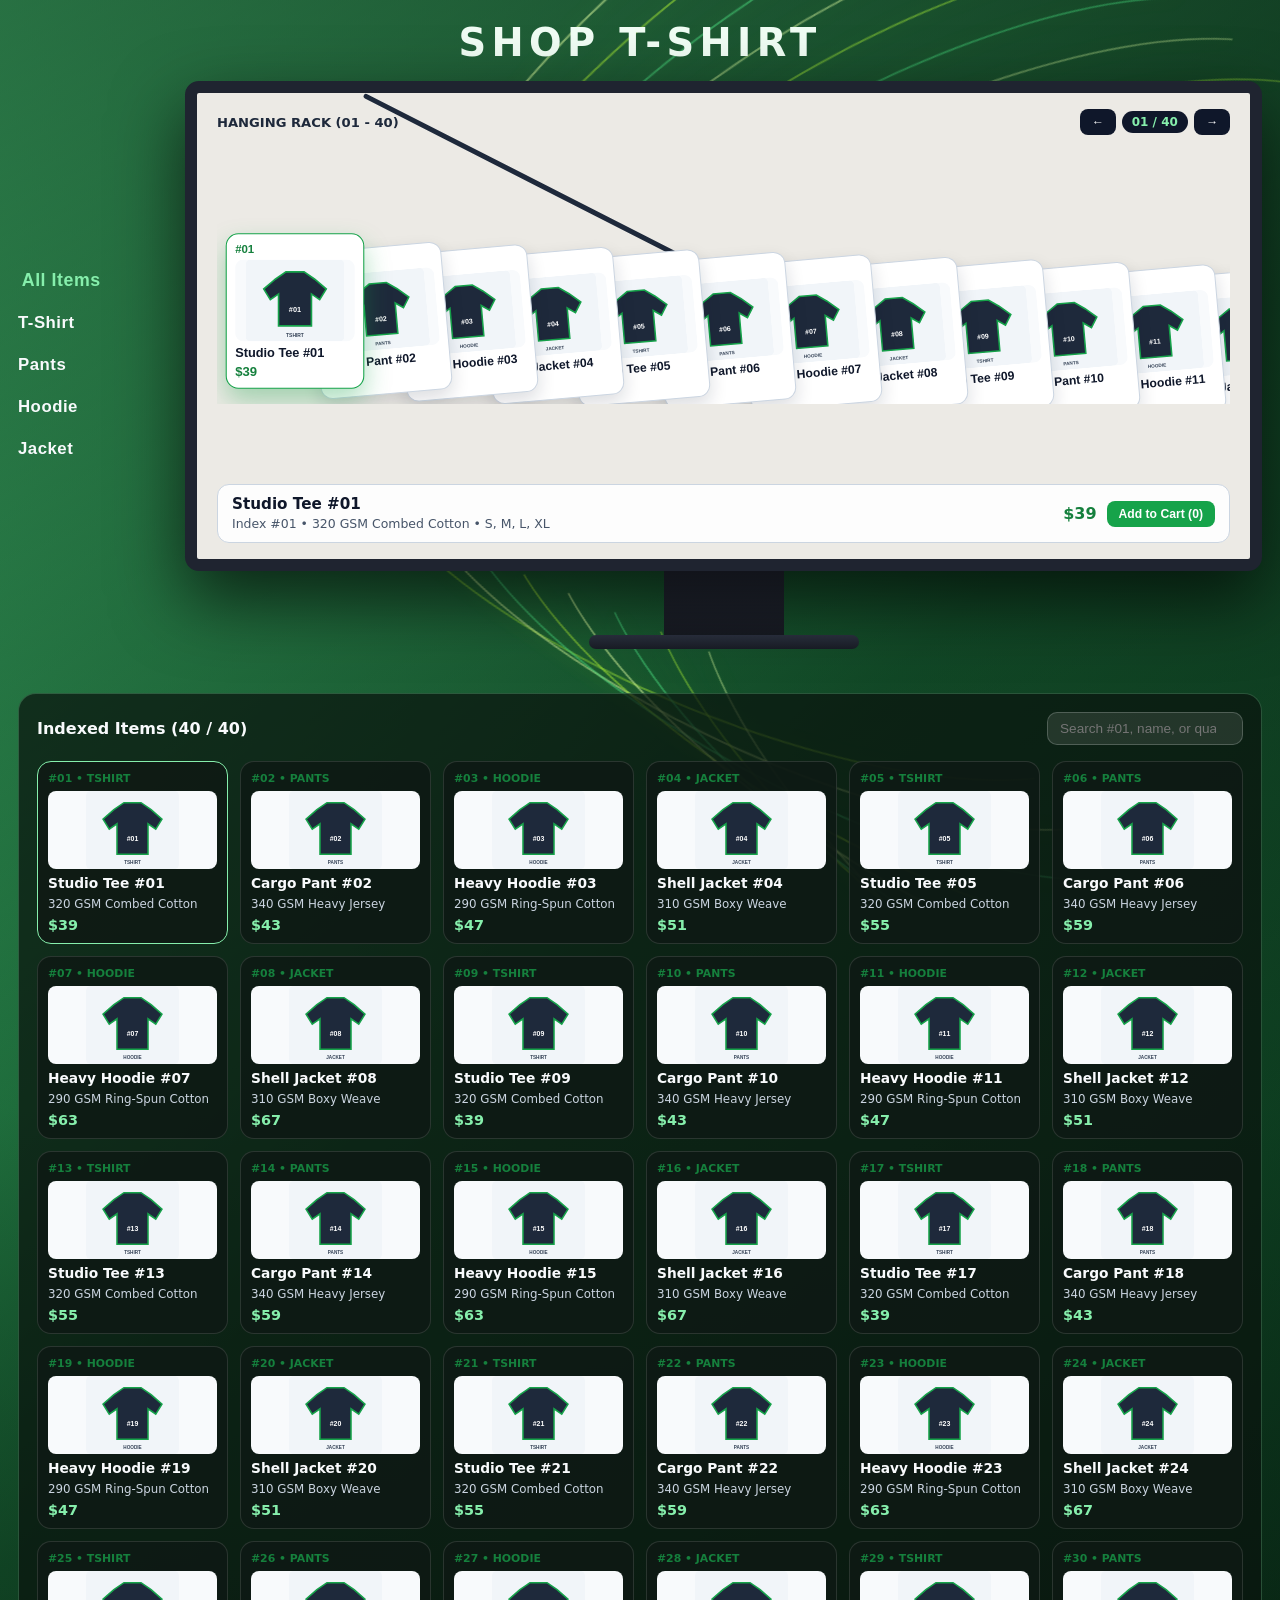
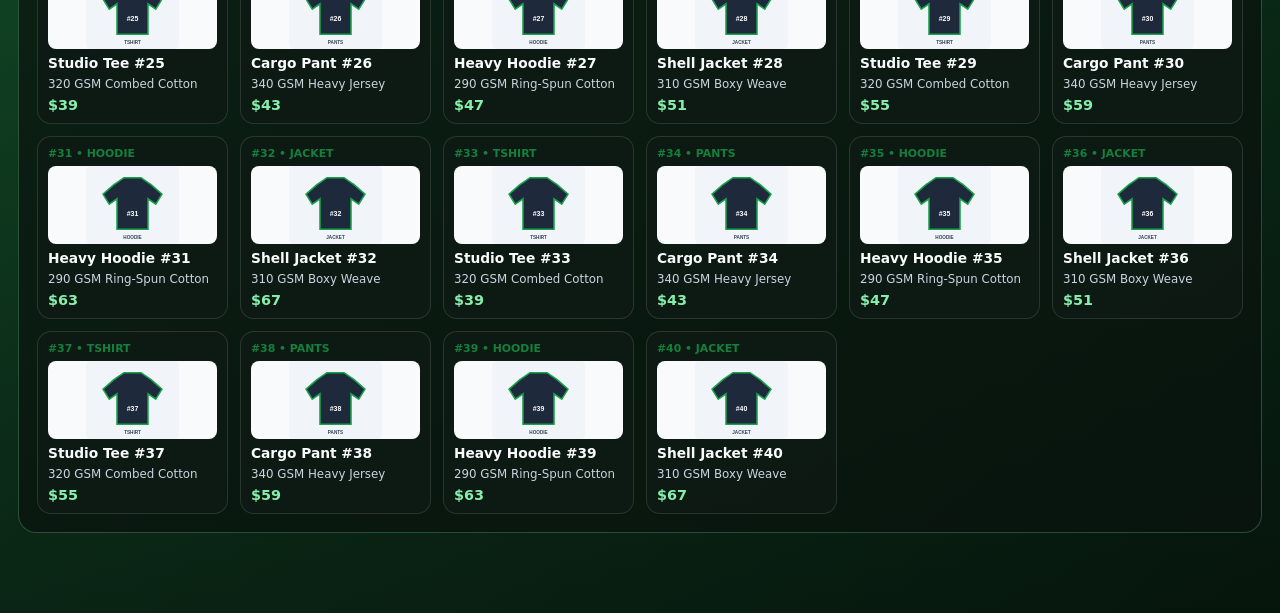
==== templates/ecommerce/Shop T-Shirt/index.html @ fb3239de "Update index.html" ====
<!DOCTYPE html>
<html lang="en">

<head>
    <meta charset="UTF-8">
    <meta name="viewport" content="width=device-width, initial-scale=1.0">
    <meta name="description" content="Shop T-Shirt - Interactive Monitor Rack" data-editable="meta_description" data-editable-type="text">
    <meta name="theme-color" content="#123d25" data-editable="theme_color" data-editable-type="color">
    <title data-editable="page_title" data-editable-type="text">Shop T-Shirt</title>

    <style>
        * {
            box-sizing: border-box;
            margin: 0;
            padding: 0;
        }

        body {
            min-height: 100vh;
            position: relative;
            background:
                linear-gradient(180deg, rgba(8, 12, 10, 0.52) 0%, rgba(8, 12, 10, 0.22) 50%, rgba(6, 10, 8, 0.62) 100%),
                linear-gradient(135deg, #4ade80 0%, #166534 45%, #062814 100%);
            color: #f8fafc;
            font-family: system-ui, -apple-system, BlinkMacSystemFont, "Segoe UI", sans-serif;
            padding: 20px 18px 80px;
            overflow-x: hidden;
        }

        /* الأسلاك المتموجة في الخلفية */
        .site-wires-bg {
            position: fixed;
            inset: 0;
            pointer-events: none;
            z-index: 0;
            overflow: hidden;
        }

        .wire-wave {
            position: absolute;
            width: 820px;
            height: 280px;
            border-radius: 50%;
            border: 2px solid transparent;
            border-top-color: rgba(163, 230, 53, 0.52);
            filter: drop-shadow(0 0 10px rgba(163, 230, 53, 0.24));
            animation: wireFloat 4.6s ease-in-out infinite;
        }

        @keyframes wireFloat {
            0%, 100% { translate: 0px 0px; }
            50% { translate: 10px -12px; }
        }

        .w-1  { top: -6%;  left: 24%; transform: rotate(-42deg); border-top-color: rgba(217, 249, 157, 0.55); animation-delay: 0s; }
        .w-2  { top: -3%;  left: 27%; transform: rotate(-39deg); border-top-color: rgba(163, 230, 53, 0.55);  animation-delay: 0.25s; }
        .w-3  { top: 0%;   left: 30%; transform: rotate(-36deg); border-top-color: rgba(74, 222, 128, 0.5);   animation-delay: 0.5s; }
        .w-4  { top: 3%;   left: 33%; transform: rotate(-33deg); border-top-color: rgba(217, 249, 157, 0.45); animation-delay: 0.75s; }
        .w-5  { top: 6%;   left: 36%; transform: rotate(-30deg); border-top-color: rgba(163, 230, 53, 0.45);  animation-delay: 1s; }
        .w-6  { top: 9%;   left: 39%; transform: rotate(-27deg); border-top-color: rgba(74, 222, 128, 0.4);   animation-delay: 1.25s; }
        .w-7  { top: 12%;  left: 42%; transform: rotate(-24deg); border-top-color: rgba(217, 249, 157, 0.35); animation-delay: 1.5s; }
        .w-8  { top: 15%;  left: 45%; transform: rotate(-21deg); border-top-color: rgba(163, 230, 53, 0.35);  animation-delay: 1.75s; }

        .w-9  { bottom: 20%; left: 26%; transform: rotate(22deg); border-bottom-color: rgba(163, 230, 53, 0.45); border-top-color: transparent; animation-delay: 0.2s; }
        .w-10 { bottom: 16%; left: 29%; transform: rotate(25deg); border-bottom-color: rgba(217, 249, 157, 0.5);  border-top-color: transparent; animation-delay: 0.45s; }
        .w-11 { bottom: 12%; left: 32%; transform: rotate(28deg); border-bottom-color: rgba(74, 222, 128, 0.5);   border-top-color: transparent; animation-delay: 0.7s; }
        .w-12 { bottom: 8%;  left: 35%; transform: rotate(31deg); border-bottom-color: rgba(163, 230, 53, 0.55); border-top-color: transparent; animation-delay: 0.95s; }
        .w-13 { bottom: 4%;  left: 38%; transform: rotate(34deg); border-bottom-color: rgba(217, 249, 157, 0.55); border-top-color: transparent; animation-delay: 1.2s; }
        .w-14 { bottom: 0%;  left: 41%; transform: rotate(37deg); border-bottom-color: rgba(74, 222, 128, 0.5);   border-top-color: transparent; animation-delay: 1.45s; }
        .w-15 { bottom: -4%; left: 44%; transform: rotate(40deg); border-bottom-color: rgba(163, 230, 53, 0.45); border-top-color: transparent; animation-delay: 1.7s; }
        .w-16 { bottom: -8%; left: 47%; transform: rotate(43deg); border-bottom-color: rgba(217, 249, 157, 0.4);  border-top-color: transparent; animation-delay: 1.95s; }

        .site-stage {
            position: relative;
            z-index: 1;
            width: 100%;
            max-width: 1520px;
            margin: 0 auto;
            display: flex;
            flex-direction: column;
            align-items: center;
            gap: 16px;
        }

        .site-top-title {
            font-size: clamp(1.7rem, 3vw, 2.5rem);
            font-weight: 900;
            letter-spacing: 0.14em;
            color: #f0fdf4;
            text-align: center;
        }

        .monitor-layout {
            width: 100%;
            display: grid;
            grid-template-columns: 145px minmax(0, 1fr);
            gap: 22px;
            align-items: center;
        }

        /* أصناف الملابس على اليسار كتابة فقط بلا خلفية */
        .side-categories-column {
            display: flex;
            flex-direction: column;
            align-items: flex-start;
            gap: 14px;
        }

        .side-cat-btn {
            background: transparent;
            border: none;
            padding: 4px 0;
            color: #f8fafc;
            font-size: 1.05rem;
            font-weight: 800;
            letter-spacing: 0.03em;
            cursor: pointer;
            text-align: left;
            transition: color 0.2s ease, transform 0.2s ease;
        }

        .side-cat-btn:hover,
        .side-cat-btn.active {
            color: #86efac;
            transform: translateX(6px) scale(1.06);
        }

        /* شاشة التلفاز / الحاسوب الكبيرة */
        .monitor-device {
            width: 100%;
            display: flex;
            flex-direction: column;
            align-items: center;
        }

        .monitor-bezel {
            width: 100%;
            aspect-ratio: 21 / 9.5;
            min-height: 490px;
            background: #14171f;
            border: 12px solid #1f2430;
            border-radius: 14px;
            box-shadow: 0 28px 70px rgba(0, 0, 0, 0.65);
            overflow: hidden;
            position: relative;
        }

        .monitor-screen {
            position: relative;
            width: 100%;
            height: 100%;
            background: #eceae5;
            color: #0f172a;
            overflow: hidden;
            display: flex;
            flex-direction: column;
            justify-content: space-between;
            padding: 16px 20px;
        }

        /* العمود المائل واصل حتى للسقف العلوي للشاشة */
        .angled-rack-rail {
            position: absolute;
            top: 0;
            left: 16%;
            width: 62%;
            height: 5px;
            border-radius: 999px;
            background: #1e293b;
            transform: rotate(27deg);
            transform-origin: left top;
            z-index: 2;
        }

        /* شريط التحكم العلوي داخل الشاشة */
        .screen-top-bar {
            position: relative;
            z-index: 5;
            display: flex;
            justify-content: space-between;
            align-items: center;
            gap: 10px;
            font-size: 0.82rem;
            font-weight: 800;
            color: #1e293b;
        }

        .screen-pill {
            background: #0f172a;
            color: #86efac;
            padding: 4px 10px;
            border-radius: 999px;
            font-size: 0.75rem;
        }

        /* مسار السكة المتراكبة داخل الشاشة */
        .rack-track-wrap {
            position: relative;
            z-index: 4;
            width: 100%;
            overflow-x: auto;
            padding: 28px 12px 12px;
            display: flex;
            align-items: flex-start;
            scrollbar-width: thin;
        }

        .rack-hanger-card {
            position: relative;
            flex: 0 0 132px;
            margin-right: -46px;
            background: #ffffff;
            border: 1px solid #cbd5e1;
            border-radius: 12px;
            padding: 8px;
            text-align: left;
            cursor: pointer;
            display: flex;
            flex-direction: column;
            gap: 4px;
            transform: translateY(var(--drop, 0px)) rotate(-5deg);
            transition: transform 0.2s ease, border-color 0.2s ease, box-shadow 0.2s ease;
            box-shadow: 0 8px 18px rgba(15, 23, 42, 0.14);
        }

        .rack-hanger-card:hover {
            transform: translateY(calc(var(--drop, 0px) - 5px)) rotate(-2deg);
            z-index: 45 !important;
        }

        .rack-hanger-card.active {
            border-color: #16a34a;
            box-shadow: 0 12px 24px rgba(22, 163, 74, 0.35);
            transform: translateY(calc(var(--drop, 0px) - 7px)) rotate(0deg) scale(1.05);
            z-index: 50 !important;
        }

        .rack-idx {
            font-size: 0.68rem;
            font-weight: 900;
            color: #15803d;
        }

        .rack-thumb {
            width: 100%;
            height: 78px;
            object-fit: contain;
            background: #f8fafc;
            border-radius: 8px;
        }

        .rack-name {
            font-size: 0.76rem;
            font-weight: 800;
            color: #0f172a;
            white-space: nowrap;
            overflow: hidden;
            text-overflow: ellipsis;
        }

        .rack-price {
            font-size: 0.78rem;
            font-weight: 900;
            color: #15803d;
        }

        /* تفاصيل القطعة المختارة أسفل الشاشة */
        .screen-bottom-details {
            position: relative;
            z-index: 5;
            background: rgba(255, 255, 255, 0.92);
            border: 1px solid #cbd5e1;
            border-radius: 12px;
            padding: 10px 14px;
            display: flex;
            flex-wrap: wrap;
            align-items: center;
            justify-content: space-between;
            gap: 12px;
            color: #0f172a;
        }

        .detail-main strong {
            font-size: 0.95rem;
            display: block;
        }

        .detail-main span {
            font-size: 0.78rem;
            color: #475569;
        }

        .detail-right {
            display: flex;
            align-items: center;
            gap: 10px;
        }

        .detail-price-tag {
            font-size: 1rem;
            font-weight: 900;
            color: #15803d;
        }

        .screen-btn {
            background: #0f172a;
            color: #ffffff;
            border: none;
            border-radius: 8px;
            padding: 6px 12px;
            font-size: 0.76rem;
            font-weight: 700;
            cursor: pointer;
        }

        .screen-btn.green {
            background: #16a34a;
        }

        .monitor-stand {
            width: 120px;
            height: 64px;
            background: linear-gradient(180deg, #252a37, #171a22);
        }

        .monitor-base {
            width: 270px;
            height: 14px;
            border-radius: 999px;
            background: linear-gradient(180deg, #2b3140, #191d26);
        }

        /* شبكة باقي الـ 40 تيشيرت تحت الشاشة */
        .below-catalog {
            width: 100%;
            margin-top: 28px;
            background: rgba(10, 20, 14, 0.72);
            border: 1px solid rgba(134, 239, 172, 0.25);
            border-radius: 18px;
            padding: 18px;
        }

        .catalog-head {
            display: flex;
            flex-wrap: wrap;
            align-items: center;
            justify-content: space-between;
            gap: 12px;
            margin-bottom: 16px;
        }

        .catalog-search {
            background: rgba(255, 255, 255, 0.1);
            border: 1px solid rgba(255, 255, 255, 0.2);
            color: #ffffff;
            border-radius: 10px;
            padding: 8px 12px;
            font-size: 0.85rem;
            outline: none;
        }

        .catalog-grid {
            display: grid;
            grid-template-columns: repeat(auto-fill, minmax(180px, 1fr));
            gap: 12px;
        }

        .catalog-card {
            background: rgba(15, 26, 20, 0.9);
            border: 1px solid rgba(255, 255, 255, 0.12);
            border-radius: 14px;
            padding: 10px;
            display: flex;
            flex-direction: column;
            gap: 6px;
            cursor: pointer;
        }

        .catalog-card.active {
            border-color: #86efac;
        }

        @media (max-width: 900px) {
            .monitor-layout {
                grid-template-columns: 1fr;
            }

            .side-categories-column {
                flex-direction: row;
                flex-wrap: wrap;
                gap: 16px;
            }

            .monitor-bezel {
                aspect-ratio: 16 / 10;
                min-height: 360px;
            }
        }
    </style>
</head>

<body data-template="shop-tshirt" data-template-version="1.0.0">

    <div class="site-wires-bg" aria-hidden="true">
        <span class="wire-wave w-1"></span>
        <span class="wire-wave w-2"></span>
        <span class="wire-wave w-3"></span>
        <span class="wire-wave w-4"></span>
        <span class="wire-wave w-5"></span>
        <span class="wire-wave w-6"></span>
        <span class="wire-wave w-7"></span>
        <span class="wire-wave w-8"></span>
        <span class="wire-wave w-9"></span>
        <span class="wire-wave w-10"></span>
        <span class="wire-wave w-11"></span>
        <span class="wire-wave w-12"></span>
        <span class="wire-wave w-13"></span>
        <span class="wire-wave w-14"></span>
        <span class="wire-wave w-15"></span>
        <span class="wire-wave w-16"></span>
    </div>

    <main class="site-stage">
        <h1 class="site-top-title" data-editable="site_title" data-editable-type="text">
            SHOP T-SHIRT
        </h1>

        <div class="monitor-layout">
            <!-- الأصناف على اليسار كتابة فقط -->
            <aside class="side-categories-column" aria-label="Categories">
                <button type="button" class="side-cat-btn active" data-cat="all">All Items</button>
                <button type="button" class="side-cat-btn" data-cat="tshirt">T-Shirt</button>
                <button type="button" class="side-cat-btn" data-cat="pants">Pants</button>
                <button type="button" class="side-cat-btn" data-cat="hoodie">Hoodie</button>
                <button type="button" class="side-cat-btn" data-cat="jacket">Jacket</button>
            </aside>

            <!-- شاشة الحاسوب / التلفاز الكبيرة -->
            <div class="monitor-device">
                <div class="monitor-bezel">
                    <div class="monitor-screen" id="monitorScreen">
                        <div class="angled-rack-rail" aria-hidden="true"></div>

                        <div class="screen-top-bar">
                            <span>HANGING RACK (01 - 40)</span>
                            <div style="display:flex;gap:6px;align-items:center;">
                                <button type="button" class="screen-btn" id="prevTeeBtn">←</button>
                                <span class="screen-pill" id="rackCounter">01 / 40</span>
                                <button type="button" class="screen-btn" id="nextTeeBtn">→</button>
                            </div>
                        </div>

                        <div class="rack-track-wrap" id="rackTrack"></div>

                        <div class="screen-bottom-details" id="teeDetailsBar">
                            <div class="detail-main">
                                <strong id="detailTitle">Studio Tee #01</strong>
                                <span id="detailMeta">Index #01 • 320 GSM Combed Cotton • S, M, L, XL</span>
                            </div>
                            <div class="detail-right">
                                <span class="detail-price-tag" id="detailPrice">$39</span>
                                <button type="button" class="screen-btn green" id="addTeeBtn">Add to Cart (<span id="cartQty">0</span>)</button>
                            </div>
                        </div>
                    </div>
                </div>
                <div class="monitor-stand" aria-hidden="true"></div>
                <div class="monitor-base" aria-hidden="true"></div>
            </div>
        </div>

        <!-- شبكة الـ 40 قطعة المفهرسة -->
        <section class="below-catalog">
            <div class="catalog-head">
                <div>
                    <strong>Indexed Items (<span id="shownCount">40</span> / 40)</strong>
                </div>
                <input type="search" class="catalog-search" id="searchTeeInput" placeholder="Search #01, name, or quality...">
            </div>
            <div class="catalog-grid" id="catalogGrid"></div>
        </section>
    </main>

    <script>
        (() => {
            const MAX_ITEMS = 40;
            const CATEGORIES = ['tshirt', 'pants', 'hoodie', 'jacket'];
            const QUALITIES = [
                '320 GSM Combed Cotton',
                '340 GSM Heavy Jersey',
                '290 GSM Ring-Spun Cotton',
                '310 GSM Boxy Weave'
            ];

            function pad2(n) {
                return String(n).padStart(2, '0');
            }

            function svgThumb(label, cat) {
                const svg = `<svg xmlns="http://www.w3.org/2000/svg" width="240" height="200" viewBox="0 0 240 200">
                    <rect width="240" height="200" rx="12" fill="#f1f5f9"/>
                    <path d="M72 48 L98 30 L142 30 L168 48 L196 72 L180 98 L160 84 L160 162 L80 162 L80 84 L60 98 L44 72 Z"
                          fill="#1e293b" stroke="#16a34a" stroke-width="4"/>
                    <text x="120" y="128" text-anchor="middle" font-family="Arial, sans-serif" font-size="18" font-weight="800" fill="#ffffff">#${label}</text>
                    <text x="120" y="188" text-anchor="middle" font-family="Arial, sans-serif" font-size="12" font-weight="700" fill="#334155">${cat.toUpperCase()}</text>
                </svg>`;
                return 'data:image/svg+xml;charset=UTF-8,' + encodeURIComponent(svg);
            }

            const items = Array.from({ length: MAX_ITEMS }, (_, i) => {
                const index = i + 1;
                const indexLabel = pad2(index);
                const category = CATEGORIES[i % CATEGORIES.length];
                const quality = QUALITIES[i % QUALITIES.length];
                const titlePrefix = category === 'tshirt' ? 'Studio Tee'
                    : category === 'pants' ? 'Cargo Pant'
                    : category === 'hoodie' ? 'Heavy Hoodie'
                    : 'Shell Jacket';

                return {
                    id: `item-${indexLabel}`,
                    index,
                    indexLabel,
                    category,
                    name: `${titlePrefix} #${indexLabel}`,
                    price: 39 + (i % 8) * 4,
                    currency: '$',
                    quality,
                    sizes: 'S, M, L, XL',
                    image: ''
                };
            });

            let activeCat = 'all';
            let searchQuery = '';
            let selectedId = items[0].id;
            let cartCount = 0;

            function getThumb(item) {
                return item.image && item.image.trim() ? item.image.trim() : svgThumb(item.indexLabel, item.category);
            }

            function getFilteredItems() {
                const q = searchQuery.trim().toLowerCase();
                return items.filter(it => {
                    const matchCat = activeCat === 'all' || it.category === activeCat;
                    const matchSearch = !q ||
                        it.name.toLowerCase().includes(q) ||
                        it.quality.toLowerCase().includes(q) ||
                        it.category.toLowerCase().includes(q) ||
                        `#${it.indexLabel}`.includes(q) ||
                        String(it.index) === q;
                    return matchCat && matchSearch;
                });
            }

            function renderDetails(item) {
                if (!item) return;
                selectedId = item.id;
                document.getElementById('detailTitle').textContent = item.name;
                document.getElementById('detailMeta').textContent =
                    `Index #${item.indexLabel} • ${item.quality} • ${item.sizes}`;
                document.getElementById('detailPrice').textContent = `${item.currency}${item.price}`;
                document.getElementById('rackCounter').textContent = `${item.indexLabel} / ${pad2(items.length)}`;

                document.querySelectorAll('.rack-hanger-card, .catalog-card').forEach(el => {
                    el.classList.toggle('active', el.dataset.id === item.id);
                });
            }

            function renderAll() {
                const list = getFilteredItems();
                const track = document.getElementById('rackTrack');
                const grid = document.getElementById('catalogGrid');
                document.getElementById('shownCount').textContent = String(list.length);

                if (!list.some(x => x.id === selectedId) && list.length) {
                    selectedId = list[0].id;
                }

                track.innerHTML = list.map((it, idx) => {
                    const drop = Math.min(34, idx * 2.5);
                    const z = list.length - idx;
                    const isAct = it.id === selectedId;
                    return `
                        <button
                            type="button"
                            class="rack-hanger-card ${isAct ? 'active' : ''}"
                            style="--drop:${drop}px; z-index:${isAct ? 50 : z};"
                            data-id="${it.id}"
                        >
                            <span class="rack-idx">#${it.indexLabel}</span>
                            <img class="rack-thumb" src="${getThumb(it)}" alt="${it.name}">
                            <span class="rack-name">${it.name}</span>
                            <span class="rack-price">${it.currency}${it.price}</span>
                        </button>
                    `;
                }).join('');

                grid.innerHTML = list.map(it => `
                    <article class="catalog-card ${it.id === selectedId ? 'active' : ''}" data-id="${it.id}">
                        <span class="rack-idx">#${it.indexLabel} • ${it.category.toUpperCase()}</span>
                        <img class="rack-thumb" src="${getThumb(it)}" alt="${it.name}">
                        <strong style="font-size:0.86rem;">${it.name}</strong>
                        <span style="font-size:0.74rem;color:#cbd5e1;">${it.quality}</span>
                        <strong style="color:#86efac;font-size:0.9rem;">${it.currency}${it.price}</strong>
                    </article>
                `).join('');

                const current = items.find(x => x.id === selectedId) || list[0];
                if (current) renderDetails(current);
            }

            // تحريك السكة مع السكرول
            let ticking = false;
            window.addEventListener('scroll', () => {
                if (ticking) return;
                ticking = true;
                requestAnimationFrame(() => {
                    const track = document.getElementById('rackTrack');
                    const list = getFilteredItems();
                    if (track && list.length) {
                        const maxScroll = Math.max(1, document.documentElement.scrollHeight - window.innerHeight);
                        const progress = Math.min(1, Math.max(0, window.scrollY / maxScroll));
                        track.scrollLeft = progress * Math.max(0, track.scrollWidth - track.clientWidth);

                        const pos = Math.min(list.length - 1, Math.max(0, Math.round(progress * (list.length - 1))));
                        renderDetails(list[pos]);
                    }
                    ticking = false;
                });
            }, { passive: true });

            document.addEventListener('click', e => {
                const catBtn = e.target.closest('.side-cat-btn');
                if (catBtn) {
                    activeCat = catBtn.dataset.cat || 'all';
                    document.querySelectorAll('.side-cat-btn').forEach(b => b.classList.toggle('active', b === catBtn));
                    renderAll();
                    return;
                }

                const card = e.target.closest('.rack-hanger-card, .catalog-card');
                if (card) {
                    const found = items.find(x => x.id === card.dataset.id);
                    if (found) renderDetails(found);
                    return;
                }

                if (e.target.closest('#prevTeeBtn')) {
                    const list = getFilteredItems();
                    const i = list.findIndex(x => x.id === selectedId);
                    if (list.length) renderDetails(list[(i - 1 + list.length) % list.length]);
                }

                if (e.target.closest('#nextTeeBtn')) {
                    const list = getFilteredItems();
                    const i = list.findIndex(x => x.id === selectedId);
                    if (list.length) renderDetails(list[(i + 1) % list.length]);
                }

                if (e.target.closest('#addTeeBtn')) {
                    cartCount += 1;
                    document.getElementById('cartQty').textContent = String(cartCount);
                }
            });

            document.getElementById('searchTeeInput').addEventListener('input', e => {
                searchQuery = e.target.value || '';
                renderAll();
            });

            // ربط صفحة edit عبر postMessage
            window.addEventListener('message', event => {
                const msg = event.data;
                if (!msg || typeof msg !== 'object') return;
                const target = items.find(x => x.id === msg.productId || x.id === msg.id || x.index === Number(msg.index));
                if (!target) return;

                if (msg.type === 'SET_PRODUCT_FIELD' && msg.field) {
                    target[msg.field] = msg.value;
                    renderAll();
                } else if (msg.type === 'SET_PRODUCT' && msg.changes) {
                    Object.assign(target, msg.changes);
                    renderAll();
                }
            });

            window.ShopTshirtApp = {
                items,
                updateItem(id, changes) {
                    const found = items.find(x => x.id === id);
                    if (!found) return null;
                    Object.assign(found, changes);
                    renderAll();
                    return found;
                }
            };

            renderAll();
        })();
    </script>
</body>

</html>
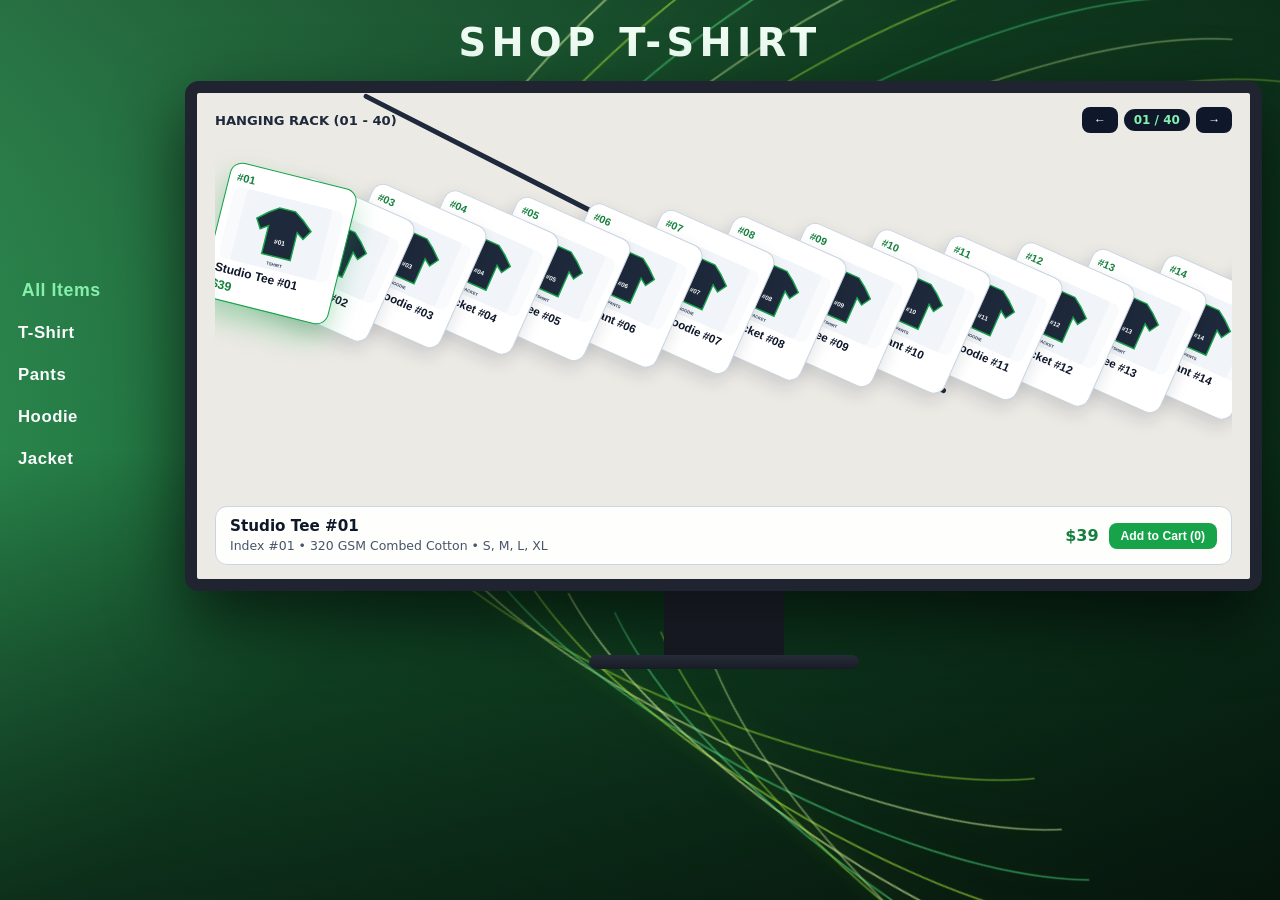
==== commit 85b7ccd0: "Update index.html" ====
--- a/templates/ecommerce/Shop T-Shirt/index.html
+++ b/templates/ecommerce/Shop T-Shirt/index.html
@@ -23,7 +23,7 @@
                 linear-gradient(135deg, #4ade80 0%, #166534 45%, #062814 100%);
             color: #f8fafc;
             font-family: system-ui, -apple-system, BlinkMacSystemFont, "Segoe UI", sans-serif;
-            padding: 20px 18px 80px;
+            padding: 20px 18px 40px;
             overflow-x: hidden;
         }
 
@@ -135,8 +135,8 @@
 
         .monitor-bezel {
             width: 100%;
-            aspect-ratio: 21 / 9.5;
-            min-height: 490px;
+            aspect-ratio: 21 / 9.8;
+            min-height: 510px;
             background: #14171f;
             border: 12px solid #1f2430;
             border-radius: 14px;
@@ -155,7 +155,7 @@
             display: flex;
             flex-direction: column;
             justify-content: space-between;
-            padding: 16px 20px;
+            padding: 14px 18px;
         }
 
         /* العمود المائل واصل حتى للسقف العلوي للشاشة */
@@ -175,7 +175,7 @@
         /* شريط التحكم العلوي داخل الشاشة */
         .screen-top-bar {
             position: relative;
-            z-index: 5;
+            z-index: 10;
             display: flex;
             justify-content: space-between;
             align-items: center;
@@ -193,13 +193,15 @@
             font-size: 0.75rem;
         }
 
-        /* مسار السكة المتراكبة داخل الشاشة */
+        /* مسار السكة: التيشيرتات متراكبة وتتبع ميلان الخط الأحمر من اليسار لليمين */
         .rack-track-wrap {
             position: relative;
-            z-index: 4;
+            z-index: 5;
             width: 100%;
+            flex: 1;
             overflow-x: auto;
-            padding: 28px 12px 12px;
+            overflow-y: hidden;
+            padding: 34px 18px 20px;
             display: flex;
             align-items: flex-start;
             scrollbar-width: thin;
@@ -207,50 +209,52 @@
 
         .rack-hanger-card {
             position: relative;
-            flex: 0 0 132px;
-            margin-right: -46px;
+            flex: 0 0 124px;
+            margin-right: -52px;
             background: #ffffff;
             border: 1px solid #cbd5e1;
             border-radius: 12px;
-            padding: 8px;
+            padding: 7px;
             text-align: left;
             cursor: pointer;
             display: flex;
             flex-direction: column;
-            gap: 4px;
-            transform: translateY(var(--drop, 0px)) rotate(-5deg);
+            gap: 3px;
+            /* يتبع زاوية ميلان الخط وينزل تدريجياً معه */
+            transform: translateY(var(--rail-y, 0px)) rotate(24deg);
+            transform-origin: top left;
             transition: transform 0.2s ease, border-color 0.2s ease, box-shadow 0.2s ease;
             box-shadow: 0 8px 18px rgba(15, 23, 42, 0.14);
         }
 
         .rack-hanger-card:hover {
-            transform: translateY(calc(var(--drop, 0px) - 5px)) rotate(-2deg);
-            z-index: 45 !important;
+            transform: translateY(calc(var(--rail-y, 0px) - 5px)) rotate(20deg);
+            z-index: 60 !important;
         }
 
         .rack-hanger-card.active {
             border-color: #16a34a;
-            box-shadow: 0 12px 24px rgba(22, 163, 74, 0.35);
-            transform: translateY(calc(var(--drop, 0px) - 7px)) rotate(0deg) scale(1.05);
-            z-index: 50 !important;
+            box-shadow: 0 14px 26px rgba(22, 163, 74, 0.35);
+            transform: translateY(calc(var(--rail-y, 0px) - 7px)) rotate(14deg) scale(1.05);
+            z-index: 70 !important;
         }
 
         .rack-idx {
-            font-size: 0.68rem;
+            font-size: 0.66rem;
             font-weight: 900;
             color: #15803d;
         }
 
         .rack-thumb {
             width: 100%;
-            height: 78px;
+            height: 70px;
             object-fit: contain;
             background: #f8fafc;
             border-radius: 8px;
         }
 
         .rack-name {
-            font-size: 0.76rem;
+            font-size: 0.72rem;
             font-weight: 800;
             color: #0f172a;
             white-space: nowrap;
@@ -259,7 +263,7 @@
         }
 
         .rack-price {
-            font-size: 0.78rem;
+            font-size: 0.74rem;
             font-weight: 900;
             color: #15803d;
         }
@@ -267,8 +271,8 @@
         /* تفاصيل القطعة المختارة أسفل الشاشة */
         .screen-bottom-details {
             position: relative;
-            z-index: 5;
-            background: rgba(255, 255, 255, 0.92);
+            z-index: 10;
+            background: rgba(255, 255, 255, 0.94);
             border: 1px solid #cbd5e1;
             border-radius: 12px;
             padding: 10px 14px;
@@ -328,56 +332,6 @@
             height: 14px;
             border-radius: 999px;
             background: linear-gradient(180deg, #2b3140, #191d26);
-        }
-
-        /* شبكة باقي الـ 40 تيشيرت تحت الشاشة */
-        .below-catalog {
-            width: 100%;
-            margin-top: 28px;
-            background: rgba(10, 20, 14, 0.72);
-            border: 1px solid rgba(134, 239, 172, 0.25);
-            border-radius: 18px;
-            padding: 18px;
-        }
-
-        .catalog-head {
-            display: flex;
-            flex-wrap: wrap;
-            align-items: center;
-            justify-content: space-between;
-            gap: 12px;
-            margin-bottom: 16px;
-        }
-
-        .catalog-search {
-            background: rgba(255, 255, 255, 0.1);
-            border: 1px solid rgba(255, 255, 255, 0.2);
-            color: #ffffff;
-            border-radius: 10px;
-            padding: 8px 12px;
-            font-size: 0.85rem;
-            outline: none;
-        }
-
-        .catalog-grid {
-            display: grid;
-            grid-template-columns: repeat(auto-fill, minmax(180px, 1fr));
-            gap: 12px;
-        }
-
-        .catalog-card {
-            background: rgba(15, 26, 20, 0.9);
-            border: 1px solid rgba(255, 255, 255, 0.12);
-            border-radius: 14px;
-            padding: 10px;
-            display: flex;
-            flex-direction: column;
-            gap: 6px;
-            cursor: pointer;
-        }
-
-        .catalog-card.active {
-            border-color: #86efac;
         }
 
         @media (max-width: 900px) {
@@ -468,17 +422,6 @@
                 <div class="monitor-base" aria-hidden="true"></div>
             </div>
         </div>
-
-        <!-- شبكة الـ 40 قطعة المفهرسة -->
-        <section class="below-catalog">
-            <div class="catalog-head">
-                <div>
-                    <strong>Indexed Items (<span id="shownCount">40</span> / 40)</strong>
-                </div>
-                <input type="search" class="catalog-search" id="searchTeeInput" placeholder="Search #01, name, or quality...">
-            </div>
-            <div class="catalog-grid" id="catalogGrid"></div>
-        </section>
     </main>
 
     <script>
@@ -532,7 +475,6 @@
             });
 
             let activeCat = 'all';
-            let searchQuery = '';
             let selectedId = items[0].id;
             let cartCount = 0;
 
@@ -541,17 +483,7 @@
             }
 
             function getFilteredItems() {
-                const q = searchQuery.trim().toLowerCase();
-                return items.filter(it => {
-                    const matchCat = activeCat === 'all' || it.category === activeCat;
-                    const matchSearch = !q ||
-                        it.name.toLowerCase().includes(q) ||
-                        it.quality.toLowerCase().includes(q) ||
-                        it.category.toLowerCase().includes(q) ||
-                        `#${it.indexLabel}`.includes(q) ||
-                        String(it.index) === q;
-                    return matchCat && matchSearch;
-                });
+                return activeCat === 'all' ? items : items.filter(it => it.category === activeCat);
             }
 
             function renderDetails(item) {
@@ -563,30 +495,29 @@
                 document.getElementById('detailPrice').textContent = `${item.currency}${item.price}`;
                 document.getElementById('rackCounter').textContent = `${item.indexLabel} / ${pad2(items.length)}`;
 
-                document.querySelectorAll('.rack-hanger-card, .catalog-card').forEach(el => {
+                document.querySelectorAll('.rack-hanger-card').forEach(el => {
                     el.classList.toggle('active', el.dataset.id === item.id);
                 });
             }
 
-            function renderAll() {
+            function renderRack() {
                 const list = getFilteredItems();
                 const track = document.getElementById('rackTrack');
-                const grid = document.getElementById('catalogGrid');
-                document.getElementById('shownCount').textContent = String(list.length);
 
                 if (!list.some(x => x.id === selectedId) && list.length) {
                     selectedId = list[0].id;
                 }
 
                 track.innerHTML = list.map((it, idx) => {
-                    const drop = Math.min(34, idx * 2.5);
+                    // يتبع نزول الخط المائل من اليسار لليمين
+                    const railY = Math.min(96, idx * 6.5);
                     const z = list.length - idx;
                     const isAct = it.id === selectedId;
                     return `
                         <button
                             type="button"
                             class="rack-hanger-card ${isAct ? 'active' : ''}"
-                            style="--drop:${drop}px; z-index:${isAct ? 50 : z};"
+                            style="--rail-y:${railY}px; z-index:${isAct ? 70 : z};"
                             data-id="${it.id}"
                         >
                             <span class="rack-idx">#${it.indexLabel}</span>
@@ -596,16 +527,6 @@
                         </button>
                     `;
                 }).join('');
-
-                grid.innerHTML = list.map(it => `
-                    <article class="catalog-card ${it.id === selectedId ? 'active' : ''}" data-id="${it.id}">
-                        <span class="rack-idx">#${it.indexLabel} • ${it.category.toUpperCase()}</span>
-                        <img class="rack-thumb" src="${getThumb(it)}" alt="${it.name}">
-                        <strong style="font-size:0.86rem;">${it.name}</strong>
-                        <span style="font-size:0.74rem;color:#cbd5e1;">${it.quality}</span>
-                        <strong style="color:#86efac;font-size:0.9rem;">${it.currency}${it.price}</strong>
-                    </article>
-                `).join('');
 
                 const current = items.find(x => x.id === selectedId) || list[0];
                 if (current) renderDetails(current);
@@ -636,11 +557,11 @@
                 if (catBtn) {
                     activeCat = catBtn.dataset.cat || 'all';
                     document.querySelectorAll('.side-cat-btn').forEach(b => b.classList.toggle('active', b === catBtn));
-                    renderAll();
+                    renderRack();
                     return;
                 }
 
-                const card = e.target.closest('.rack-hanger-card, .catalog-card');
+                const card = e.target.closest('.rack-hanger-card');
                 if (card) {
                     const found = items.find(x => x.id === card.dataset.id);
                     if (found) renderDetails(found);
@@ -663,11 +584,6 @@
                     cartCount += 1;
                     document.getElementById('cartQty').textContent = String(cartCount);
                 }
-            });
-
-            document.getElementById('searchTeeInput').addEventListener('input', e => {
-                searchQuery = e.target.value || '';
-                renderAll();
             });
 
             // ربط صفحة edit عبر postMessage
@@ -679,10 +595,10 @@
 
                 if (msg.type === 'SET_PRODUCT_FIELD' && msg.field) {
                     target[msg.field] = msg.value;
-                    renderAll();
+                    renderRack();
                 } else if (msg.type === 'SET_PRODUCT' && msg.changes) {
                     Object.assign(target, msg.changes);
-                    renderAll();
+                    renderRack();
                 }
             });
 
@@ -692,12 +608,12 @@
                     const found = items.find(x => x.id === id);
                     if (!found) return null;
                     Object.assign(found, changes);
-                    renderAll();
+                    renderRack();
                     return found;
                 }
             };
 
-            renderAll();
+            renderRack();
         })();
     </script>
 </body>
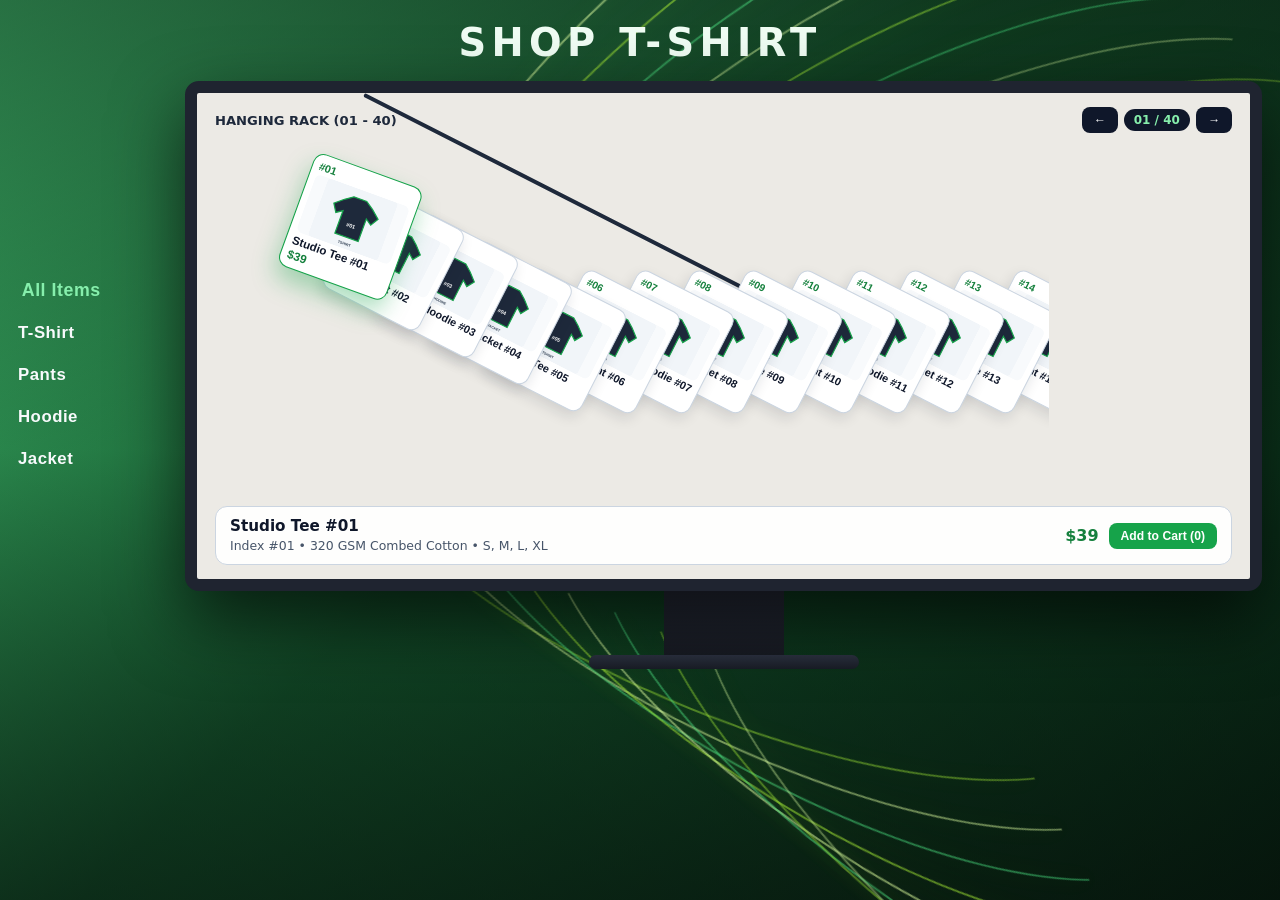
==== commit d95ca059: "Update index.html" ====
--- a/templates/ecommerce/Shop T-Shirt/index.html
+++ b/templates/ecommerce/Shop T-Shirt/index.html
@@ -163,8 +163,8 @@
             position: absolute;
             top: 0;
             left: 16%;
-            width: 62%;
-            height: 5px;
+            width: 58%;
+            height: 4px;
             border-radius: 999px;
             background: #1e293b;
             transform: rotate(27deg);
@@ -193,15 +193,16 @@
             font-size: 0.75rem;
         }
 
-        /* مسار السكة: التيشيرتات متراكبة وتتبع ميلان الخط الأحمر من اليسار لليمين */
+        /* مسار السكة: التيشيرتات متبعة للخط الأحمر مباشرة ومنحصرة داخل حدود السكة */
         .rack-track-wrap {
             position: relative;
             z-index: 5;
             width: 100%;
+            max-width: 82%;
             flex: 1;
             overflow-x: auto;
             overflow-y: hidden;
-            padding: 34px 18px 20px;
+            padding: 24px 14px 12px 10%;
             display: flex;
             align-items: flex-start;
             scrollbar-width: thin;
@@ -209,52 +210,52 @@
 
         .rack-hanger-card {
             position: relative;
-            flex: 0 0 124px;
-            margin-right: -52px;
+            flex: 0 0 108px;
+            margin-right: -54px;
             background: #ffffff;
             border: 1px solid #cbd5e1;
-            border-radius: 12px;
-            padding: 7px;
+            border-radius: 10px;
+            padding: 6px;
             text-align: left;
             cursor: pointer;
             display: flex;
             flex-direction: column;
-            gap: 3px;
-            /* يتبع زاوية ميلان الخط وينزل تدريجياً معه */
-            transform: translateY(var(--rail-y, 0px)) rotate(24deg);
+            gap: 2px;
+            /* تتبع زاوية الخط المائل من اليسار لليمين بدقة */
+            transform: translateY(var(--rail-y, 0px)) rotate(27deg);
             transform-origin: top left;
             transition: transform 0.2s ease, border-color 0.2s ease, box-shadow 0.2s ease;
-            box-shadow: 0 8px 18px rgba(15, 23, 42, 0.14);
+            box-shadow: 0 6px 14px rgba(15, 23, 42, 0.12);
         }
 
         .rack-hanger-card:hover {
-            transform: translateY(calc(var(--rail-y, 0px) - 5px)) rotate(20deg);
+            transform: translateY(calc(var(--rail-y, 0px) - 4px)) rotate(24deg);
             z-index: 60 !important;
         }
 
         .rack-hanger-card.active {
             border-color: #16a34a;
-            box-shadow: 0 14px 26px rgba(22, 163, 74, 0.35);
-            transform: translateY(calc(var(--rail-y, 0px) - 7px)) rotate(14deg) scale(1.05);
+            box-shadow: 0 12px 22px rgba(22, 163, 74, 0.35);
+            transform: translateY(calc(var(--rail-y, 0px) - 6px)) rotate(20deg) scale(1.06);
             z-index: 70 !important;
         }
 
         .rack-idx {
-            font-size: 0.66rem;
+            font-size: 0.64rem;
             font-weight: 900;
             color: #15803d;
         }
 
         .rack-thumb {
             width: 100%;
-            height: 70px;
+            height: 58px;
             object-fit: contain;
             background: #f8fafc;
-            border-radius: 8px;
+            border-radius: 6px;
         }
 
         .rack-name {
-            font-size: 0.72rem;
+            font-size: 0.68rem;
             font-weight: 800;
             color: #0f172a;
             white-space: nowrap;
@@ -263,7 +264,7 @@
         }
 
         .rack-price {
-            font-size: 0.74rem;
+            font-size: 0.7rem;
             font-weight: 900;
             color: #15803d;
         }
@@ -343,6 +344,11 @@
                 flex-direction: row;
                 flex-wrap: wrap;
                 gap: 16px;
+            }
+
+            .rack-track-wrap {
+                max-width: 100%;
+                padding-left: 14px;
             }
 
             .monitor-bezel {
@@ -509,8 +515,8 @@
                 }
 
                 track.innerHTML = list.map((it, idx) => {
-                    // يتبع نزول الخط المائل من اليسار لليمين
-                    const railY = Math.min(96, idx * 6.5);
+                    // يتبع زاوية ميلان العمود (tan(27deg) ≈ 0.51) مع مسافة أفقية صافية لكل قطعة
+                    const railY = Math.min(110, idx * 27);
                     const z = list.length - idx;
                     const isAct = it.id === selectedId;
                     return `
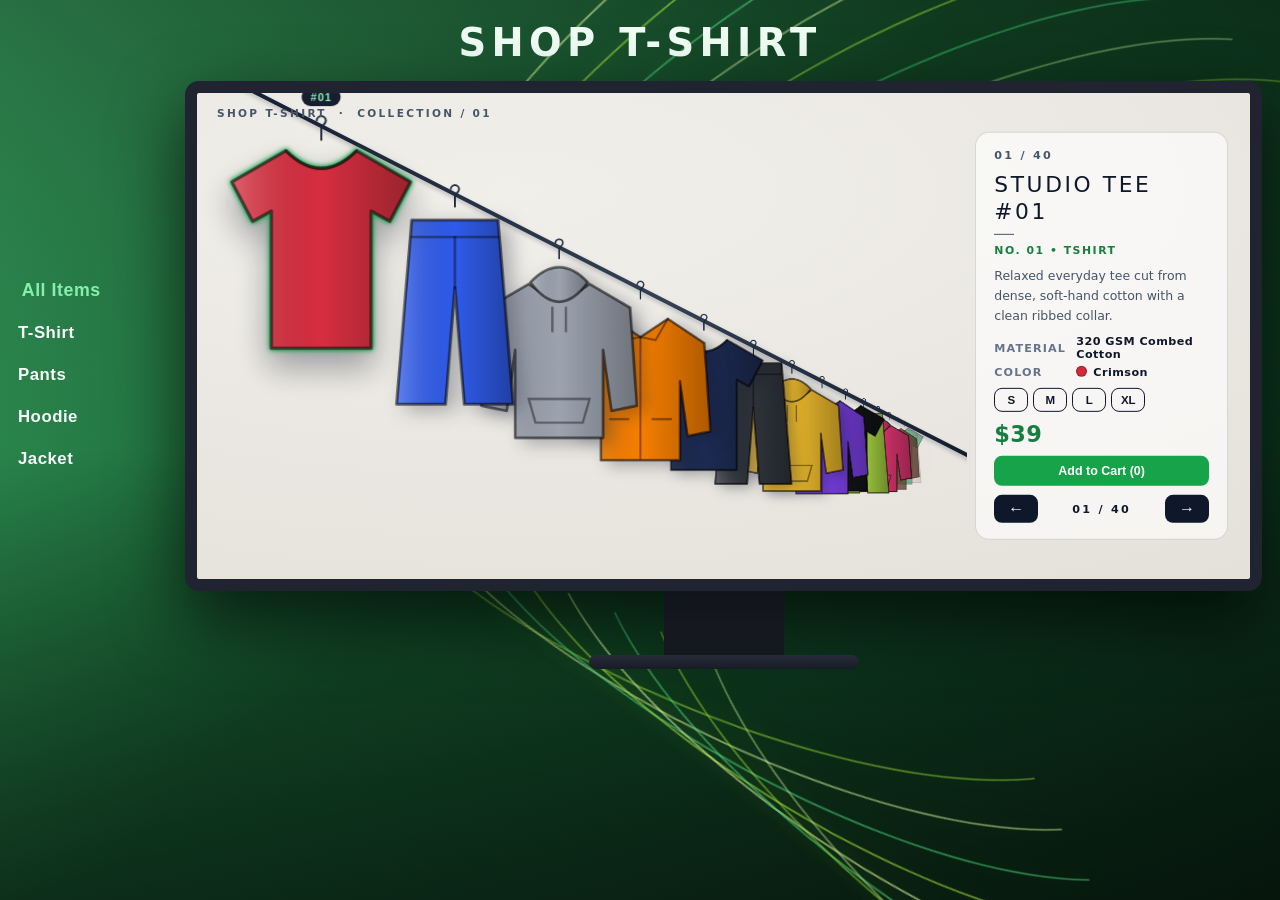
==== commit 146efa03: "Update index.html" ====
--- a/templates/ecommerce/Shop T-Shirt/index.html
+++ b/templates/ecommerce/Shop T-Shirt/index.html
@@ -27,7 +27,7 @@
             overflow-x: hidden;
         }
 
-        /* الأسلاك المتموجة في الخلفية */
+        /* ---------- Background wires (unchanged) ---------- */
         .site-wires-bg {
             position: fixed;
             inset: 0;
@@ -70,6 +70,7 @@
         .w-15 { bottom: -4%; left: 44%; transform: rotate(40deg); border-bottom-color: rgba(163, 230, 53, 0.45); border-top-color: transparent; animation-delay: 1.7s; }
         .w-16 { bottom: -8%; left: 47%; transform: rotate(43deg); border-bottom-color: rgba(217, 249, 157, 0.4);  border-top-color: transparent; animation-delay: 1.95s; }
 
+        /* ---------- Layout (unchanged) ---------- */
         .site-stage {
             position: relative;
             z-index: 1;
@@ -98,7 +99,6 @@
             align-items: center;
         }
 
-        /* أصناف الملابس على اليسار كتابة فقط بلا خلفية */
         .side-categories-column {
             display: flex;
             flex-direction: column;
@@ -125,7 +125,6 @@
             transform: translateX(6px) scale(1.06);
         }
 
-        /* شاشة التلفاز / الحاسوب الكبيرة */
         .monitor-device {
             width: 100%;
             display: flex;
@@ -145,166 +144,229 @@
             position: relative;
         }
 
+        /* ---------- Screen ---------- */
         .monitor-screen {
+            --info-w: clamp(235px, 24%, 320px);
             position: relative;
             width: 100%;
             height: 100%;
-            background: #eceae5;
+            background: radial-gradient(120% 100% at 30% 20%, #f1efea, #e4e1da);
             color: #0f172a;
             overflow: hidden;
+        }
+
+        .screen-top-bar {
+            position: absolute;
+            top: 14px;
+            left: 20px;
+            z-index: 12;
+            font-size: 0.66rem;
+            font-weight: 800;
+            letter-spacing: 0.22em;
+            color: #475569;
+            pointer-events: none;
+        }
+
+        /* Stage holding the 27° rail */
+        .rack-stage {
+            position: absolute;
+            inset: 0 auto 0 0;
+            width: calc(100% - var(--info-w) - 30px);
+            overflow: hidden;
+            touch-action: pan-y;
+            cursor: grab;
+            user-select: none;
+            -webkit-user-select: none;
+            z-index: 5;
+        }
+
+        .rack-stage.dragging { cursor: grabbing; }
+
+        /* Plane is rotated 27deg; rail + items live inside it */
+        .rack-plane {
+            position: absolute;
+            left: 0;
+            top: 0;
+            width: 0;
+            height: 0;
+            transform: rotate(27deg);
+            transform-origin: 0 0;
+        }
+
+        .angled-rack-rail {
+            position: absolute;
+            top: -2px;
+            height: 4px;
+            border-radius: 999px;
+            background: linear-gradient(90deg, #0f172a, #334155 60%, #0f172a);
+            box-shadow: 0 2px 4px rgba(15, 23, 42, 0.25);
+            z-index: 0;
+        }
+
+        /* Hanging piece */
+        .rack-hanger-card {
+            position: absolute;
+            left: 0;
+            top: 0;
+            width: var(--tw, 200px);
+            margin-left: calc(var(--tw, 200px) / -2);
+            transform-origin: 50% 0;
+            background: none;
+            border: 0;
+            padding: 0;
+            cursor: pointer;
+            visibility: hidden;
+            will-change: transform, opacity;
+            -webkit-tap-highlight-color: transparent;
+        }
+
+        .rack-hanger-card:focus-visible { outline: 3px solid #16a34a; outline-offset: 4px; border-radius: 8px; }
+
+        .rk-hook {
+            position: absolute;
+            left: 50%;
+            top: -14px;
+            width: 22px;
+            height: 30px;
+            margin-left: -11px;
+            z-index: 2;
+            pointer-events: none;
+        }
+
+        .rk-tag {
+            position: absolute;
+            left: 50%;
+            top: -38px;
+            transform: translateX(-50%) scale(.8);
+            opacity: 0;
+            background: #0f172a;
+            color: #86efac;
+            font-size: 0.7rem;
+            font-weight: 900;
+            letter-spacing: 0.08em;
+            padding: 3px 9px;
+            border-radius: 999px;
+            white-space: nowrap;
+            transition: opacity .25s ease, transform .25s ease;
+            pointer-events: none;
+        }
+
+        .rack-hanger-card.active .rk-tag { opacity: 1; transform: translateX(-50%) scale(1); }
+
+        .rack-hanger-card .gm {
+            display: block;
+            width: 100%;
+            height: calc(var(--tw, 200px) * 1.1);
+            margin-top: 12px;
+            object-fit: contain;
+            transition: transform .22s ease, filter .22s ease;
+            pointer-events: none;
+        }
+
+        .rack-hanger-card.near .gm { filter: drop-shadow(10px 6px 11px rgba(15, 23, 42, 0.32)); }
+        .rack-hanger-card:hover .gm { transform: translateY(-6px); }
+        .rack-hanger-card.active .gm {
+            filter: drop-shadow(0 0 2px #16a34a) drop-shadow(0 0 2px #16a34a) drop-shadow(0 16px 16px rgba(15, 23, 42, 0.38));
+            transform: translateY(-4px);
+        }
+
+        /* ---------- Right detail card (inside screen) ---------- */
+        .info-card {
+            position: absolute;
+            top: 50%;
+            right: 22px;
+            transform: translateY(-50%);
+            width: var(--info-w);
+            max-height: calc(100% - 28px);
+            overflow-y: auto;
+            z-index: 20;
+            padding: 16px 18px;
+            background: rgba(255, 255, 255, 0.64);
+            border: 1px solid rgba(15, 23, 42, 0.14);
+            border-radius: 14px;
             display: flex;
             flex-direction: column;
-            justify-content: space-between;
-            padding: 14px 18px;
-        }
-
-        /* العمود المائل واصل حتى للسقف العلوي للشاشة */
-        .angled-rack-rail {
-            position: absolute;
-            top: 0;
-            left: 16%;
-            width: 58%;
-            height: 4px;
-            border-radius: 999px;
-            background: #1e293b;
-            transform: rotate(27deg);
-            transform-origin: left top;
-            z-index: 2;
-        }
-
-        /* شريط التحكم العلوي داخل الشاشة */
-        .screen-top-bar {
-            position: relative;
-            z-index: 10;
-            display: flex;
-            justify-content: space-between;
+            gap: 9px;
+            color: #0f172a;
+            scrollbar-width: thin;
+        }
+
+        .info-count {
+            font-size: 0.7rem;
+            font-weight: 800;
+            letter-spacing: 0.2em;
+            color: #475569;
+        }
+
+        .info-title {
+            font-size: clamp(1.05rem, 1.7vw, 1.5rem);
+            font-weight: 300;
+            letter-spacing: 0.12em;
+            text-transform: uppercase;
+            line-height: 1.25;
+            color: #0f172a;
+        }
+
+        .info-rule { width: 20px; height: 1px; background: #475569; }
+
+        .info-meta {
+            font-size: 0.68rem;
+            font-weight: 800;
+            letter-spacing: 0.14em;
+            color: #15803d;
+        }
+
+        .info-desc {
+            font-size: 0.78rem;
+            line-height: 1.6;
+            color: #475569;
+        }
+
+        .info-specs { display: grid; gap: 5px; }
+
+        .info-specs div {
+            display: grid;
+            grid-template-columns: 74px 1fr;
+            gap: 8px;
             align-items: center;
-            gap: 10px;
-            font-size: 0.82rem;
+            font-size: 0.7rem;
+        }
+
+        .info-specs dt { color: #64748b; letter-spacing: 0.1em; font-weight: 700; }
+        .info-specs dd { color: #0f172a; font-weight: 800; letter-spacing: 0.04em; }
+
+        .color-dot {
+            display: inline-block;
+            width: 11px;
+            height: 11px;
+            border-radius: 50%;
+            border: 1px solid rgba(15, 23, 42, 0.35);
+            margin-right: 6px;
+            vertical-align: -1px;
+        }
+
+        .size-row { display: flex; flex-wrap: wrap; gap: 5px; }
+
+        .size-chip {
+            min-width: 34px;
+            padding: 5px 8px;
+            border-radius: 8px;
+            border: 1px solid #0f172a;
+            background: transparent;
+            color: #0f172a;
+            font-size: 0.72rem;
             font-weight: 800;
-            color: #1e293b;
-        }
-
-        .screen-pill {
-            background: #0f172a;
-            color: #86efac;
-            padding: 4px 10px;
-            border-radius: 999px;
-            font-size: 0.75rem;
-        }
-
-        /* مسار السكة: التيشيرتات متبعة للخط الأحمر مباشرة ومنحصرة داخل حدود السكة */
-        .rack-track-wrap {
-            position: relative;
-            z-index: 5;
-            width: 100%;
-            max-width: 82%;
-            flex: 1;
-            overflow-x: auto;
-            overflow-y: hidden;
-            padding: 24px 14px 12px 10%;
-            display: flex;
-            align-items: flex-start;
-            scrollbar-width: thin;
-        }
-
-        .rack-hanger-card {
-            position: relative;
-            flex: 0 0 108px;
-            margin-right: -54px;
-            background: #ffffff;
-            border: 1px solid #cbd5e1;
-            border-radius: 10px;
-            padding: 6px;
-            text-align: left;
             cursor: pointer;
-            display: flex;
-            flex-direction: column;
-            gap: 2px;
-            /* تتبع زاوية الخط المائل من اليسار لليمين بدقة */
-            transform: translateY(var(--rail-y, 0px)) rotate(27deg);
-            transform-origin: top left;
-            transition: transform 0.2s ease, border-color 0.2s ease, box-shadow 0.2s ease;
-            box-shadow: 0 6px 14px rgba(15, 23, 42, 0.12);
-        }
-
-        .rack-hanger-card:hover {
-            transform: translateY(calc(var(--rail-y, 0px) - 4px)) rotate(24deg);
-            z-index: 60 !important;
-        }
-
-        .rack-hanger-card.active {
-            border-color: #16a34a;
-            box-shadow: 0 12px 22px rgba(22, 163, 74, 0.35);
-            transform: translateY(calc(var(--rail-y, 0px) - 6px)) rotate(20deg) scale(1.06);
-            z-index: 70 !important;
-        }
-
-        .rack-idx {
-            font-size: 0.64rem;
+            transition: background .15s ease, color .15s ease;
+        }
+
+        .size-chip[aria-pressed="true"] { background: #0f172a; color: #86efac; }
+
+        .detail-price-tag {
+            font-size: 1.4rem;
             font-weight: 900;
             color: #15803d;
-        }
-
-        .rack-thumb {
-            width: 100%;
-            height: 58px;
-            object-fit: contain;
-            background: #f8fafc;
-            border-radius: 6px;
-        }
-
-        .rack-name {
-            font-size: 0.68rem;
-            font-weight: 800;
-            color: #0f172a;
-            white-space: nowrap;
-            overflow: hidden;
-            text-overflow: ellipsis;
-        }
-
-        .rack-price {
-            font-size: 0.7rem;
-            font-weight: 900;
-            color: #15803d;
-        }
-
-        /* تفاصيل القطعة المختارة أسفل الشاشة */
-        .screen-bottom-details {
-            position: relative;
-            z-index: 10;
-            background: rgba(255, 255, 255, 0.94);
-            border: 1px solid #cbd5e1;
-            border-radius: 12px;
-            padding: 10px 14px;
-            display: flex;
-            flex-wrap: wrap;
-            align-items: center;
-            justify-content: space-between;
-            gap: 12px;
-            color: #0f172a;
-        }
-
-        .detail-main strong {
-            font-size: 0.95rem;
-            display: block;
-        }
-
-        .detail-main span {
-            font-size: 0.78rem;
-            color: #475569;
-        }
-
-        .detail-right {
-            display: flex;
-            align-items: center;
-            gap: 10px;
-        }
-
-        .detail-price-tag {
-            font-size: 1rem;
-            font-weight: 900;
-            color: #15803d;
+            letter-spacing: 0.02em;
         }
 
         .screen-btn {
@@ -312,15 +374,26 @@
             color: #ffffff;
             border: none;
             border-radius: 8px;
-            padding: 6px 12px;
-            font-size: 0.76rem;
+            padding: 8px 12px;
+            font-size: 0.78rem;
             font-weight: 700;
             cursor: pointer;
-        }
-
-        .screen-btn.green {
-            background: #16a34a;
-        }
+            transition: transform .15s ease, background .15s ease;
+        }
+
+        .screen-btn:hover { transform: translateY(-1px); }
+        .screen-btn:active { transform: scale(.97); }
+        .screen-btn.green { background: #16a34a; width: 100%; }
+
+        .info-nav {
+            display: flex;
+            align-items: center;
+            justify-content: space-between;
+            gap: 8px;
+        }
+
+        .info-nav .screen-btn { padding: 6px 14px; font-size: 1rem; line-height: 1; }
+        .info-nav .info-count { color: #0f172a; }
 
         .monitor-stand {
             width: 120px;
@@ -335,10 +408,13 @@
             background: linear-gradient(180deg, #2b3140, #191d26);
         }
 
+        @media (prefers-reduced-motion: reduce) {
+            .wire-wave { animation: none; }
+            .rack-hanger-card .gm, .rk-tag, .size-chip, .screen-btn { transition: none; }
+        }
+
         @media (max-width: 900px) {
-            .monitor-layout {
-                grid-template-columns: 1fr;
-            }
+            .monitor-layout { grid-template-columns: 1fr; }
 
             .side-categories-column {
                 flex-direction: row;
@@ -346,14 +422,30 @@
                 gap: 16px;
             }
 
-            .rack-track-wrap {
-                max-width: 100%;
-                padding-left: 14px;
-            }
-
             .monitor-bezel {
-                aspect-ratio: 16 / 10;
-                min-height: 360px;
+                aspect-ratio: auto;
+                min-height: 0;
+                border-width: 8px;
+            }
+
+            .monitor-screen { height: auto; display: flex; flex-direction: column; }
+
+            .rack-stage {
+                position: relative;
+                inset: auto;
+                width: 100%;
+                height: 350px;
+                flex: none;
+            }
+
+            .screen-top-bar { top: 10px; left: 14px; }
+
+            .info-card {
+                position: static;
+                transform: none;
+                width: auto;
+                max-height: none;
+                margin: 0 12px 14px;
             }
         }
     </style>
@@ -386,7 +478,6 @@
         </h1>
 
         <div class="monitor-layout">
-            <!-- الأصناف على اليسار كتابة فقط -->
             <aside class="side-categories-column" aria-label="Categories">
                 <button type="button" class="side-cat-btn active" data-cat="all">All Items</button>
                 <button type="button" class="side-cat-btn" data-cat="tshirt">T-Shirt</button>
@@ -395,33 +486,38 @@
                 <button type="button" class="side-cat-btn" data-cat="jacket">Jacket</button>
             </aside>
 
-            <!-- شاشة الحاسوب / التلفاز الكبيرة -->
             <div class="monitor-device">
                 <div class="monitor-bezel">
                     <div class="monitor-screen" id="monitorScreen">
-                        <div class="angled-rack-rail" aria-hidden="true"></div>
-
-                        <div class="screen-top-bar">
-                            <span>HANGING RACK (01 - 40)</span>
-                            <div style="display:flex;gap:6px;align-items:center;">
-                                <button type="button" class="screen-btn" id="prevTeeBtn">←</button>
-                                <span class="screen-pill" id="rackCounter">01 / 40</span>
-                                <button type="button" class="screen-btn" id="nextTeeBtn">→</button>
+                        <div class="screen-top-bar">SHOP T-SHIRT &nbsp;·&nbsp; COLLECTION / 01</div>
+
+                        <!-- 27° display rail -->
+                        <div class="rack-stage" id="rackTrack" role="listbox" aria-label="Hanging rack, use arrow keys">
+                            <div class="rack-plane" id="rackPlane">
+                                <div class="angled-rack-rail" id="rackRail" aria-hidden="true"></div>
                             </div>
                         </div>
 
-                        <div class="rack-track-wrap" id="rackTrack"></div>
-
-                        <div class="screen-bottom-details" id="teeDetailsBar">
-                            <div class="detail-main">
-                                <strong id="detailTitle">Studio Tee #01</strong>
-                                <span id="detailMeta">Index #01 • 320 GSM Combed Cotton • S, M, L, XL</span>
+                        <!-- Right-side vertical detail card -->
+                        <aside class="info-card" id="teeDetailsBar" aria-live="polite">
+                            <div class="info-count" data-counter id="rackCounter">01 / 40</div>
+                            <h2 class="info-title" id="detailTitle">Studio Tee #01</h2>
+                            <div class="info-rule" aria-hidden="true"></div>
+                            <div class="info-meta" id="detailMeta">NO. 01 • T-SHIRT</div>
+                            <p class="info-desc" id="detailDesc"></p>
+                            <dl class="info-specs">
+                                <div><dt>MATERIAL</dt><dd id="detailMaterial">320 GSM Combed Cotton</dd></div>
+                                <div><dt>COLOR</dt><dd id="detailColor"></dd></div>
+                            </dl>
+                            <div class="size-row" id="detailSizes" role="group" aria-label="Sizes"></div>
+                            <div class="detail-price-tag" id="detailPrice">$39</div>
+                            <button type="button" class="screen-btn green" id="addTeeBtn">Add to Cart (<span id="cartQty">0</span>)</button>
+                            <div class="info-nav">
+                                <button type="button" class="screen-btn" id="prevTeeBtn" aria-label="Previous">←</button>
+                                <span class="info-count" data-counter>01 / 40</span>
+                                <button type="button" class="screen-btn" id="nextTeeBtn" aria-label="Next">→</button>
                             </div>
-                            <div class="detail-right">
-                                <span class="detail-price-tag" id="detailPrice">$39</span>
-                                <button type="button" class="screen-btn green" id="addTeeBtn">Add to Cart (<span id="cartQty">0</span>)</button>
-                            </div>
-                        </div>
+                        </aside>
                     </div>
                 </div>
                 <div class="monitor-stand" aria-hidden="true"></div>
@@ -440,22 +536,68 @@
                 '290 GSM Ring-Spun Cotton',
                 '310 GSM Boxy Weave'
             ];
-
-            function pad2(n) {
-                return String(n).padStart(2, '0');
-            }
-
-            function svgThumb(label, cat) {
-                const svg = `<svg xmlns="http://www.w3.org/2000/svg" width="240" height="200" viewBox="0 0 240 200">
-                    <rect width="240" height="200" rx="12" fill="#f1f5f9"/>
-                    <path d="M72 48 L98 30 L142 30 L168 48 L196 72 L180 98 L160 84 L160 162 L80 162 L80 84 L60 98 L44 72 Z"
-                          fill="#1e293b" stroke="#16a34a" stroke-width="4"/>
-                    <text x="120" y="128" text-anchor="middle" font-family="Arial, sans-serif" font-size="18" font-weight="800" fill="#ffffff">#${label}</text>
-                    <text x="120" y="188" text-anchor="middle" font-family="Arial, sans-serif" font-size="12" font-weight="700" fill="#334155">${cat.toUpperCase()}</text>
-                </svg>`;
-                return 'data:image/svg+xml;charset=UTF-8,' + encodeURIComponent(svg);
-            }
-
+            const DESCRIPTIONS = {
+                tshirt: 'Relaxed everyday tee cut from dense, soft-hand cotton with a clean ribbed collar.',
+                pants: 'Tapered cargo pant with articulated knees and a washed, structured finish.',
+                hoodie: 'Heavyweight brushed-fleece hoodie with a boxy fit and a double-lined hood.',
+                jacket: 'Lightweight shell jacket with a water-repellent finish and matte hardware.'
+            };
+            /* 20 distinct colors; stepping by 7 keeps neighbours strongly contrasting */
+            const COLORS = [
+                ['Crimson', '#d62839'], ['Tangerine', '#f77f00'], ['Mustard', '#e9b72b'], ['Lime', '#9bc53d'],
+                ['Emerald', '#1b9e5a'], ['Teal', '#0f8b8d'], ['Sky', '#4cc9f0'], ['Cobalt', '#2f5bea'],
+                ['Navy', '#1d2b53'], ['Violet', '#7b3fe4'], ['Magenta', '#d6336c'], ['Blush', '#f4a6b8'],
+                ['Snow', '#f5f3ee'], ['Sand', '#d8c3a5'], ['Stone', '#9ca3af'], ['Charcoal', '#2f343b'],
+                ['Black', '#111214'], ['Chocolate', '#6b3f2a'], ['Olive', '#707a2f'], ['Burgundy', '#7a1f35']
+            ];
+            const RAIL_ANGLE = 27;
+            const COS = Math.cos(RAIL_ANGLE * Math.PI / 180);
+            const SIN = Math.sin(RAIL_ANGLE * Math.PI / 180);
+            const RM = window.matchMedia('(prefers-reduced-motion: reduce)').matches;
+
+            const $ = s => document.querySelector(s);
+            const pad2 = n => String(n).padStart(2, '0');
+            const esc = s => String(s).replace(/[&<>"]/g, c => ({ '&': '&amp;', '<': '&lt;', '>': '&gt;', '"': '&quot;' }[c]));
+            const clamp = (v, a, b) => Math.max(a, Math.min(b, v));
+
+            /* ---------- Garment silhouettes (SVG sprite) ---------- */
+            const SHAPES = {
+                tshirt: {
+                    d: ['M33 8 7 23l10 19 9-5v66h48V37l9 5 10-19L67 8Q50 25 33 8Z'],
+                    x: ['M33 8Q50 25 67 8']
+                },
+                hoodie: {
+                    d: ['M32 16 8 30 4 88l15 3 5-36v52h52V55l5 36 15-3-4-58L68 16Q50 30 32 16Z', 'M33 15Q50-3 67 15Q50 38 33 15Z'],
+                    x: ['M32 84h36l-4 14H36Z', 'M46 30v14M54 30v14']
+                },
+                jacket: {
+                    d: ['M32 14 8 30 4 88l15 3 5-36v52h52V55l5 36 15-3-4-58L68 14 50 26Z'],
+                    x: ['M50 26v80', 'M32 14l8 14 10-2M68 14l-8 14-10-2', 'M30 80h12M58 80h12']
+                },
+                pants: {
+                    d: ['M27 8h46l8 98H55L50 44l-5 62H19Z'],
+                    x: ['M27 17h46', 'M50 17v27']
+                }
+            };
+
+            (function injectSprite() {
+                const sym = Object.keys(SHAPES).map(k => {
+                    const s = SHAPES[k];
+                    return `<symbol id="g-${k}" viewBox="0 0 100 110">`
+                        + s.d.map(d => `<path d="${d}" fill="currentColor"/><path d="${d}" fill="url(#gmShade)" stroke="rgba(0,0,0,.55)" stroke-width="1.6" stroke-linejoin="round"/>`).join('')
+                        + s.x.map(d => `<path d="${d}" fill="none" stroke="rgba(0,0,0,.4)" stroke-width="1.4" stroke-linecap="round"/>`).join('')
+                        + `</symbol>`;
+                }).join('');
+                document.body.insertAdjacentHTML('afterbegin',
+                    `<svg width="0" height="0" style="position:absolute" aria-hidden="true"><defs>
+                        <linearGradient id="gmShade" x1="0" x2="1">
+                            <stop offset="0" stop-color="#fff" stop-opacity=".24"/>
+                            <stop offset=".5" stop-color="#000" stop-opacity="0"/>
+                            <stop offset="1" stop-color="#000" stop-opacity=".3"/>
+                        </linearGradient></defs>${sym}</svg>`);
+            })();
+
+            /* ---------- Data (same shape as before + color/description) ---------- */
             const items = Array.from({ length: MAX_ITEMS }, (_, i) => {
                 const index = i + 1;
                 const indexLabel = pad2(index);
@@ -465,6 +607,7 @@
                     : category === 'pants' ? 'Cargo Pant'
                     : category === 'hoodie' ? 'Heavy Hoodie'
                     : 'Shell Jacket';
+                const col = COLORS[(i * 7) % COLORS.length];
 
                 return {
                     id: `item-${indexLabel}`,
@@ -476,115 +619,290 @@
                     currency: '$',
                     quality,
                     sizes: 'S, M, L, XL',
+                    color: col[0],
+                    colorHex: col[1],
+                    description: DESCRIPTIONS[category],
                     image: ''
                 };
             });
 
+            /* ---------- State ---------- */
             let activeCat = 'all';
             let selectedId = items[0].id;
             let cartCount = 0;
-
-            function getThumb(item) {
-                return item.image && item.image.trim() ? item.image.trim() : svgThumb(item.indexLabel, item.category);
-            }
-
-            function getFilteredItems() {
-                return activeCat === 'all' ? items : items.filter(it => it.category === activeCat);
+            let selectedSize = null;
+            let list = [];
+            let els = [];
+            let vis = [];
+            let nearFlags = [];
+            let pos = 0;
+            let target = 0;
+            let raf = 0;
+            let lastT = 0;
+            let G = { tw: 200, A: 150, x0: 120, y0: 30 };
+
+            const stage = $('#rackTrack');
+            const plane = $('#rackPlane');
+            const rail = $('#rackRail');
+
+            const getFilteredItems = () => activeCat === 'all' ? items : items.filter(it => it.category === activeCat);
+
+            /* ---------- Geometry ---------- */
+            function layout() {
+                const W = stage.clientWidth, H = stage.clientHeight;
+                if (!W || !H) return;
+                const mob = W < 560;
+                const tw = Math.min(W * (mob ? 0.42 : 0.27), H * 0.46);
+                const x0 = tw * 0.55 + W * 0.02;
+                const y0 = H * 0.075;
+                const A = Math.max(30, Math.min(W * 0.2, H * 0.34, (W * 0.95 - x0) / 4.05));
+                G = { tw, A, x0, y0 };
+                plane.style.left = x0 + 'px';
+                plane.style.top = y0 + 'px';
+                stage.style.setProperty('--tw', tw + 'px');
+                rail.style.left = (-A * 1.4) + 'px';
+                rail.style.width = (A * 6.6) + 'px';
+                draw();
+            }
+
+            /* Overlapping stack: items compress and shrink along the 27° rail */
+            function draw() {
+                const { A } = G;
+                const q = 0.78, inv = 1 / (1 - q);
+                const act = clamp(Math.round(pos), 0, list.length - 1);
+
+                for (let i = 0; i < els.length; i++) {
+                    const d = i - pos, el = els[i];
+                    if (d < -1.4 || d > 14) {
+                        if (vis[i] !== 0) { el.style.visibility = 'hidden'; vis[i] = 0; }
+                        continue;
+                    }
+                    if (vis[i] !== 1) { el.style.visibility = 'visible'; vis[i] = 1; }
+
+                    const dist = d >= 0 ? A * (1 - Math.pow(q, d)) * inv : A * 1.13 * d;
+                    const s = Math.pow(0.9, Math.max(d, 0));
+                    const o = d < 0 ? Math.max(0, 1 + d / 1.4) : d > 10 ? Math.max(0, (14 - d) / 4) : 1;
+
+                    el.style.transform = `translate3d(${dist.toFixed(1)}px,0,0) rotate(-${RAIL_ANGLE}deg) scale(${s.toFixed(3)})`;
+                    el.style.opacity = o.toFixed(2);
+                    el.style.zIndex = String(1000 - Math.round(d * 10));
+
+                    const near = d < 6;
+                    if (nearFlags[i] !== near) { el.classList.toggle('near', near); nearFlags[i] = near; }
+                }
+
+                if (list[act] && list[act].id !== selectedId) renderDetails(list[act]);
+            }
+
+            /* ---------- Motion (critically-damped easing, no libraries) ---------- */
+            function tick(t) {
+                const dt = Math.min(0.05, (t - lastT) / 1000 || 0.016);
+                lastT = t;
+                const diff = target - pos;
+                if (Math.abs(diff) < 0.0008) { pos = target; draw(); raf = 0; return; }
+                pos += diff * (1 - Math.exp(-dt * 8));
+                draw();
+                raf = requestAnimationFrame(tick);
+            }
+
+            function moveTo(v, instant) {
+                target = clamp(v, 0, Math.max(0, list.length - 1));
+                if (RM || instant) {
+                    if (raf) { cancelAnimationFrame(raf); raf = 0; }
+                    pos = target; draw(); return;
+                }
+                if (!raf) { lastT = performance.now(); raf = requestAnimationFrame(tick); }
+            }
+
+            function currentIndex() {
+                return Math.max(0, list.findIndex(x => x.id === selectedId));
+            }
+
+            function select(i) {
+                if (!list.length) return;
+                i = clamp(i, 0, list.length - 1);
+                renderDetails(list[i]);
+                moveTo(i);
+            }
+
+            function stepBy(delta) {
+                if (!list.length) return;
+                select((currentIndex() + delta + list.length) % list.length);
+            }
+
+            /* ---------- Rendering ---------- */
+            function garmentHTML(it) {
+                if (it.image && it.image.trim()) {
+                    return `<img class="gm" src="${esc(it.image.trim())}" alt="${esc(it.name)}" draggable="false">`;
+                }
+                return `<svg class="gm" viewBox="0 0 100 110" style="color:${esc(it.colorHex)}" aria-hidden="true"><use href="#g-${it.category}"/></svg>`;
+            }
+
+            function cardHTML(it, i) {
+                return `<button type="button" class="rack-hanger-card" role="option" data-id="${it.id}" data-i="${i}" tabindex="-1"
+                            aria-label="${esc(it.name)}, ${esc(it.color)}, ${it.currency}${it.price}">
+                        <span class="rk-tag">#${it.indexLabel}</span>
+                        <svg class="rk-hook" viewBox="0 0 24 30" aria-hidden="true">
+                            <path d="M12 29V17c0-4 5-5 5-9a5 5 0 1 0-10 0" fill="none" stroke="#1e293b" stroke-width="2.2" stroke-linecap="round"/>
+                        </svg>
+                        ${garmentHTML(it)}
+                    </button>`;
             }
 
             function renderDetails(item) {
                 if (!item) return;
+                const changed = item.id !== selectedId;
                 selectedId = item.id;
-                document.getElementById('detailTitle').textContent = item.name;
-                document.getElementById('detailMeta').textContent =
-                    `Index #${item.indexLabel} • ${item.quality} • ${item.sizes}`;
-                document.getElementById('detailPrice').textContent = `${item.currency}${item.price}`;
-                document.getElementById('rackCounter').textContent = `${item.indexLabel} / ${pad2(items.length)}`;
-
-                document.querySelectorAll('.rack-hanger-card').forEach(el => {
-                    el.classList.toggle('active', el.dataset.id === item.id);
+                if (changed) selectedSize = null;
+
+                $('#detailTitle').textContent = item.name;
+                $('#detailMeta').textContent = `NO. ${item.indexLabel} • ${item.category.toUpperCase()}`;
+                $('#detailDesc').textContent = item.description || '';
+                $('#detailMaterial').textContent = item.quality;
+                $('#detailColor').innerHTML = `<span class="color-dot" style="background:${esc(item.colorHex)}"></span>${esc(item.color)}`;
+                $('#detailPrice').textContent = `${item.currency}${item.price}`;
+                document.querySelectorAll('[data-counter]').forEach(n => {
+                    n.textContent = `${item.indexLabel} / ${pad2(items.length)}`;
                 });
-            }
-
-            function renderRack() {
-                const list = getFilteredItems();
-                const track = document.getElementById('rackTrack');
-
-                if (!list.some(x => x.id === selectedId) && list.length) {
-                    selectedId = list[0].id;
-                }
-
-                track.innerHTML = list.map((it, idx) => {
-                    // يتبع زاوية ميلان العمود (tan(27deg) ≈ 0.51) مع مسافة أفقية صافية لكل قطعة
-                    const railY = Math.min(110, idx * 27);
-                    const z = list.length - idx;
-                    const isAct = it.id === selectedId;
-                    return `
-                        <button
-                            type="button"
-                            class="rack-hanger-card ${isAct ? 'active' : ''}"
-                            style="--rail-y:${railY}px; z-index:${isAct ? 70 : z};"
-                            data-id="${it.id}"
-                        >
-                            <span class="rack-idx">#${it.indexLabel}</span>
-                            <img class="rack-thumb" src="${getThumb(it)}" alt="${it.name}">
-                            <span class="rack-name">${it.name}</span>
-                            <span class="rack-price">${it.currency}${it.price}</span>
-                        </button>
-                    `;
-                }).join('');
-
-                const current = items.find(x => x.id === selectedId) || list[0];
-                if (current) renderDetails(current);
-            }
-
-            // تحريك السكة مع السكرول
+
+                $('#detailSizes').innerHTML = String(item.sizes || '').split(',').map(s => s.trim()).filter(Boolean)
+                    .map(s => `<button type="button" class="size-chip" data-size="${esc(s)}" aria-pressed="${s === selectedSize}">${esc(s)}</button>`).join('');
+
+                els.forEach((el, i) => {
+                    const on = list[i] && list[i].id === item.id;
+                    el.classList.toggle('active', on);
+                    el.setAttribute('aria-selected', on);
+                    el.tabIndex = on ? 0 : -1;
+                });
+            }
+
+            function renderRack(flourish) {
+                list = getFilteredItems();
+                if (!list.some(x => x.id === selectedId) && list.length) selectedId = list[0].id;
+
+                els.forEach(e => e.remove());
+                plane.insertAdjacentHTML('beforeend', list.map(cardHTML).join(''));
+                els = Array.from(plane.querySelectorAll('.rack-hanger-card'));
+                vis = []; nearFlags = [];
+
+                const idx = currentIndex();
+                if (raf) { cancelAnimationFrame(raf); raf = 0; }
+                pos = target = idx;
+                layout();
+                renderDetails(list[idx]);
+
+                if (flourish && !RM && list.length > 1) {
+                    pos = Math.min(list.length - 1, idx + 3);
+                    draw();
+                    moveTo(idx);
+                }
+            }
+
+            /* ---------- Input: drag along the 27° axis ---------- */
+            let drag = null;
+
+            stage.addEventListener('pointerdown', e => {
+                if (e.button > 0) return;
+                if (raf) { cancelAnimationFrame(raf); raf = 0; }
+                target = pos;
+                drag = { x: e.clientX, y: e.clientY, p: pos, moved: false, lx: e.clientX, ly: e.clientY, lt: performance.now(), v: 0 };
+            });
+
+            stage.addEventListener('pointermove', e => {
+                if (!drag) return;
+                const dx = e.clientX - drag.x, dy = e.clientY - drag.y;
+                const proj = dx * COS + dy * SIN;
+                if (!drag.moved && Math.abs(proj) > 6) {
+                    drag.moved = true;
+                    stage.setPointerCapture(e.pointerId);
+                    stage.classList.add('dragging');
+                }
+                if (!drag.moved) return;
+
+                const unit = G.A * 0.55;
+                const now = performance.now();
+                const dp = ((e.clientX - drag.lx) * COS + (e.clientY - drag.ly) * SIN) / unit;
+                drag.v = -dp / Math.max(1, now - drag.lt);
+                drag.lx = e.clientX; drag.ly = e.clientY; drag.lt = now;
+
+                pos = clamp(drag.p - proj / unit, -0.3, list.length - 0.7);
+                target = pos;
+                draw();
+            });
+
+            function endDrag() {
+                if (!drag) return;
+                const was = drag.moved, v = drag.v;
+                drag = null;
+                stage.classList.remove('dragging');
+                if (was) select(Math.round(clamp(pos + v * 180, 0, list.length - 1)));
+            }
+            stage.addEventListener('pointerup', endDrag);
+            stage.addEventListener('pointercancel', endDrag);
+
+            /* Wheel / trackpad scroll over the rail */
+            let wheelT = 0;
+            stage.addEventListener('wheel', e => {
+                const dlt = Math.abs(e.deltaY) >= Math.abs(e.deltaX) ? e.deltaY : e.deltaX;
+                if (Math.abs(dlt) < 4) return;
+                const next = currentIndex() + (dlt > 0 ? 1 : -1);
+                if (next < 0 || next >= list.length) return;
+                e.preventDefault();
+                const now = performance.now();
+                if (now - wheelT < 130) return;
+                wheelT = now;
+                select(next);
+            }, { passive: false });
+
+            /* Page scroll still maps to the rack when the page itself scrolls */
             let ticking = false;
             window.addEventListener('scroll', () => {
                 if (ticking) return;
                 ticking = true;
                 requestAnimationFrame(() => {
-                    const track = document.getElementById('rackTrack');
-                    const list = getFilteredItems();
-                    if (track && list.length) {
-                        const maxScroll = Math.max(1, document.documentElement.scrollHeight - window.innerHeight);
-                        const progress = Math.min(1, Math.max(0, window.scrollY / maxScroll));
-                        track.scrollLeft = progress * Math.max(0, track.scrollWidth - track.clientWidth);
-
-                        const pos = Math.min(list.length - 1, Math.max(0, Math.round(progress * (list.length - 1))));
-                        renderDetails(list[pos]);
+                    const maxScroll = Math.max(1, document.documentElement.scrollHeight - window.innerHeight);
+                    if (maxScroll > 40 && list.length) {
+                        const progress = clamp(window.scrollY / maxScroll, 0, 1);
+                        select(Math.round(progress * (list.length - 1)));
                     }
                     ticking = false;
                 });
             }, { passive: true });
 
+            /* Keyboard: ← / → */
+            document.addEventListener('keydown', e => {
+                const tag = (document.activeElement && document.activeElement.tagName) || '';
+                if (/INPUT|TEXTAREA|SELECT/.test(tag)) return;
+                if (e.key === 'ArrowRight') { e.preventDefault(); stepBy(1); }
+                else if (e.key === 'ArrowLeft') { e.preventDefault(); stepBy(-1); }
+            });
+
+            /* ---------- Clicks (categories, items, sizes, nav, cart) ---------- */
             document.addEventListener('click', e => {
                 const catBtn = e.target.closest('.side-cat-btn');
                 if (catBtn) {
                     activeCat = catBtn.dataset.cat || 'all';
                     document.querySelectorAll('.side-cat-btn').forEach(b => b.classList.toggle('active', b === catBtn));
-                    renderRack();
+                    renderRack(true);
                     return;
                 }
 
                 const card = e.target.closest('.rack-hanger-card');
                 if (card) {
-                    const found = items.find(x => x.id === card.dataset.id);
-                    if (found) renderDetails(found);
+                    const i = list.findIndex(x => x.id === card.dataset.id);
+                    if (i > -1) select(i);
                     return;
                 }
 
-                if (e.target.closest('#prevTeeBtn')) {
-                    const list = getFilteredItems();
-                    const i = list.findIndex(x => x.id === selectedId);
-                    if (list.length) renderDetails(list[(i - 1 + list.length) % list.length]);
-                }
-
-                if (e.target.closest('#nextTeeBtn')) {
-                    const list = getFilteredItems();
-                    const i = list.findIndex(x => x.id === selectedId);
-                    if (list.length) renderDetails(list[(i + 1) % list.length]);
-                }
+                const chip = e.target.closest('.size-chip');
+                if (chip) {
+                    selectedSize = chip.dataset.size;
+                    document.querySelectorAll('.size-chip').forEach(c => c.setAttribute('aria-pressed', c === chip));
+                    return;
+                }
+
+                if (e.target.closest('#prevTeeBtn')) { stepBy(-1); return; }
+                if (e.target.closest('#nextTeeBtn')) { stepBy(1); return; }
 
                 if (e.target.closest('#addTeeBtn')) {
                     cartCount += 1;
@@ -592,7 +910,7 @@
                 }
             });
 
-            // ربط صفحة edit عبر postMessage
+            /* ---------- postMessage bridge (unchanged behaviour) ---------- */
             window.addEventListener('message', event => {
                 const msg = event.data;
                 if (!msg || typeof msg !== 'object') return;
@@ -608,6 +926,7 @@
                 }
             });
 
+            /* ---------- Public API (unchanged + small helpers) ---------- */
             window.ShopTshirtApp = {
                 items,
                 updateItem(id, changes) {
@@ -616,10 +935,18 @@
                     Object.assign(found, changes);
                     renderRack();
                     return found;
-                }
+                },
+                select(id) {
+                    const i = list.findIndex(x => x.id === id);
+                    if (i > -1) select(i);
+                },
+                getCartCount() { return cartCount; }
             };
 
-            renderRack();
+            if ('ResizeObserver' in window) new ResizeObserver(layout).observe(stage);
+            else window.addEventListener('resize', layout);
+
+            renderRack(true);
         })();
     </script>
 </body>
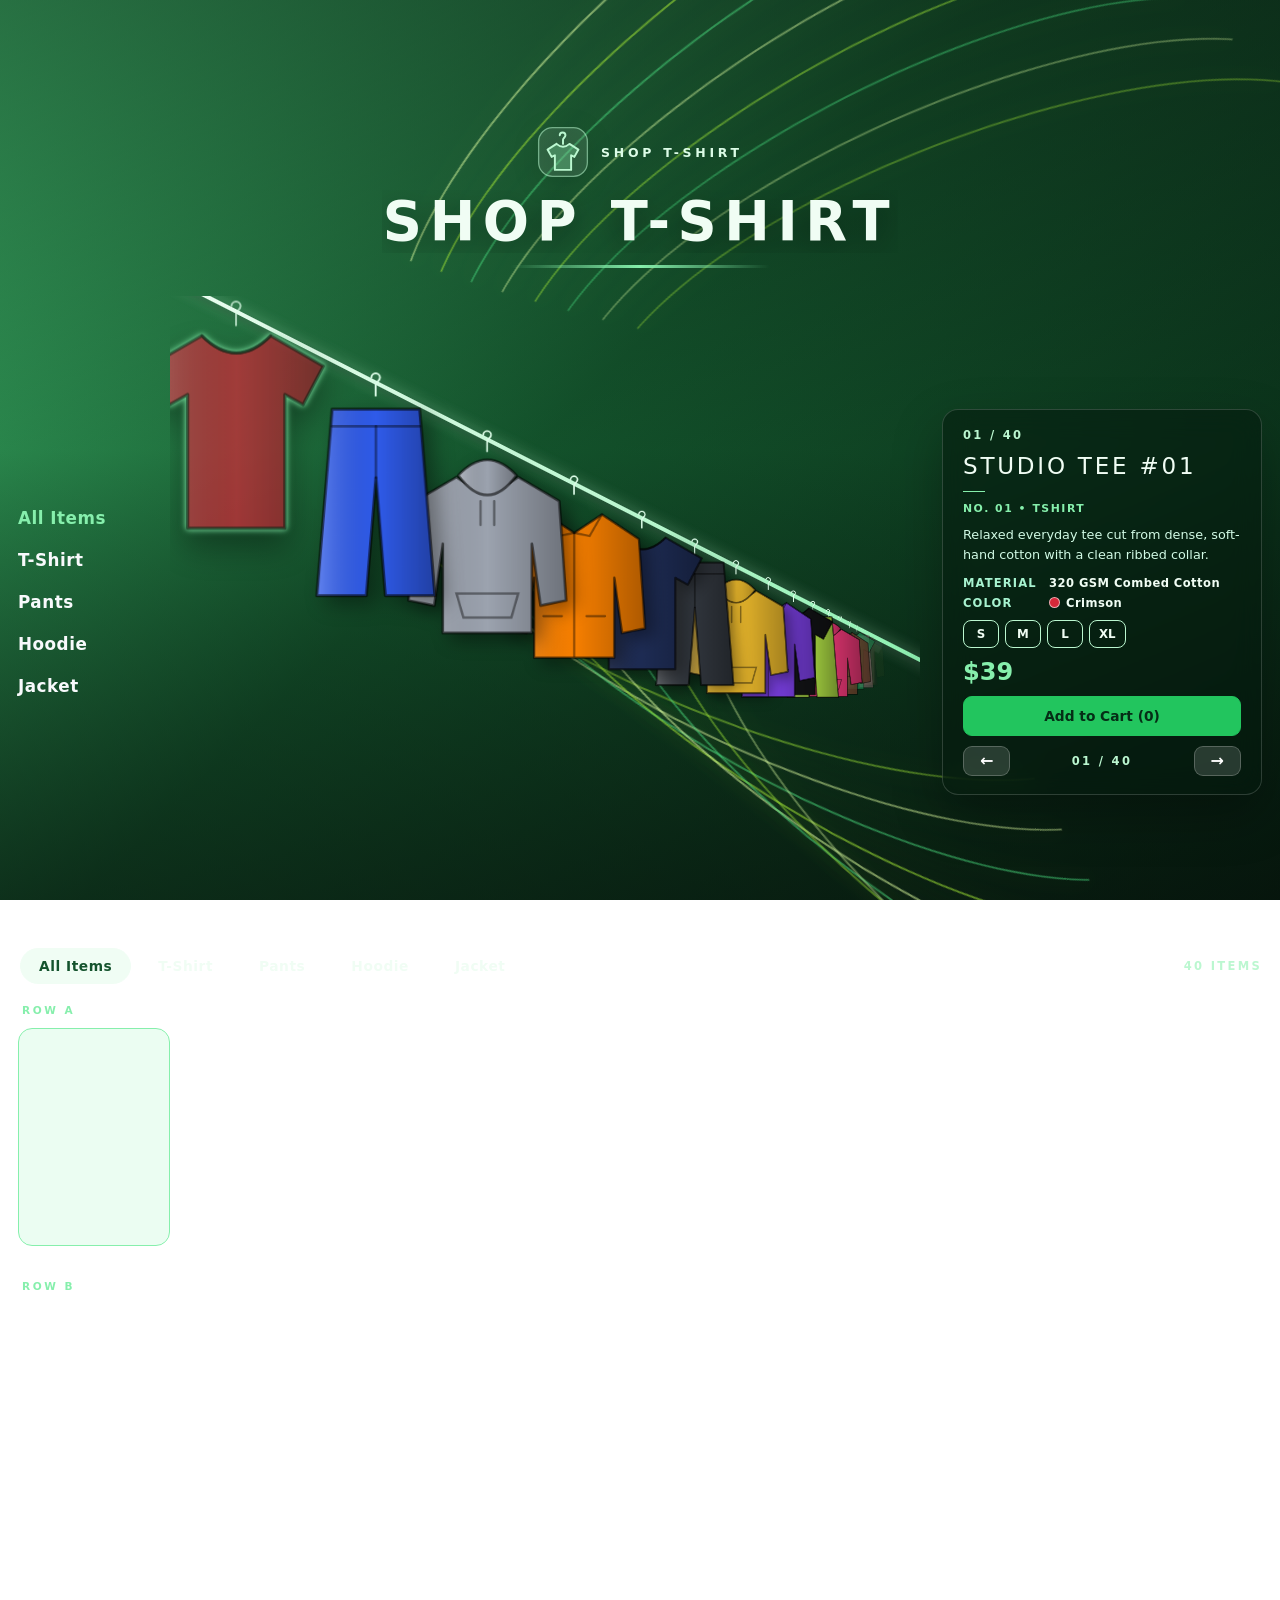
==== commit 393b6b02: "Update index.html" ====
--- a/templates/ecommerce/Shop T-Shirt/index.html
+++ b/templates/ecommerce/Shop T-Shirt/index.html
@@ -9,11 +9,8 @@
     <title data-editable="page_title" data-editable-type="text">Shop T-Shirt</title>
 
     <style>
-        * {
-            box-sizing: border-box;
-            margin: 0;
-            padding: 0;
-        }
+        * { box-sizing: border-box; margin: 0; padding: 0; }
+        html { scroll-behavior: smooth; }
 
         body {
             min-height: 100vh;
@@ -21,37 +18,25 @@
             background:
                 linear-gradient(180deg, rgba(8, 12, 10, 0.52) 0%, rgba(8, 12, 10, 0.22) 50%, rgba(6, 10, 8, 0.62) 100%),
                 linear-gradient(135deg, #4ade80 0%, #166534 45%, #062814 100%);
+            background-attachment: fixed;
             color: #f8fafc;
             font-family: system-ui, -apple-system, BlinkMacSystemFont, "Segoe UI", sans-serif;
-            padding: 20px 18px 40px;
+            padding: 0 18px 60px;
             overflow-x: hidden;
         }
 
+        button { font: inherit; color: inherit; }
+        :focus-visible { outline: 3px solid #bbf7d0; outline-offset: 3px; }
+
         /* ---------- Background wires (unchanged) ---------- */
-        .site-wires-bg {
-            position: fixed;
-            inset: 0;
-            pointer-events: none;
-            z-index: 0;
-            overflow: hidden;
-        }
-
+        .site-wires-bg { position: fixed; inset: 0; pointer-events: none; z-index: 0; overflow: hidden; }
         .wire-wave {
-            position: absolute;
-            width: 820px;
-            height: 280px;
-            border-radius: 50%;
-            border: 2px solid transparent;
-            border-top-color: rgba(163, 230, 53, 0.52);
+            position: absolute; width: 820px; height: 280px; border-radius: 50%;
+            border: 2px solid transparent; border-top-color: rgba(163, 230, 53, 0.52);
             filter: drop-shadow(0 0 10px rgba(163, 230, 53, 0.24));
             animation: wireFloat 4.6s ease-in-out infinite;
         }
-
-        @keyframes wireFloat {
-            0%, 100% { translate: 0px 0px; }
-            50% { translate: 10px -12px; }
-        }
-
+        @keyframes wireFloat { 0%, 100% { translate: 0px 0px; } 50% { translate: 10px -12px; } }
         .w-1  { top: -6%;  left: 24%; transform: rotate(-42deg); border-top-color: rgba(217, 249, 157, 0.55); animation-delay: 0s; }
         .w-2  { top: -3%;  left: 27%; transform: rotate(-39deg); border-top-color: rgba(163, 230, 53, 0.55);  animation-delay: 0.25s; }
         .w-3  { top: 0%;   left: 30%; transform: rotate(-36deg); border-top-color: rgba(74, 222, 128, 0.5);   animation-delay: 0.5s; }
@@ -60,7 +45,6 @@
         .w-6  { top: 9%;   left: 39%; transform: rotate(-27deg); border-top-color: rgba(74, 222, 128, 0.4);   animation-delay: 1.25s; }
         .w-7  { top: 12%;  left: 42%; transform: rotate(-24deg); border-top-color: rgba(217, 249, 157, 0.35); animation-delay: 1.5s; }
         .w-8  { top: 15%;  left: 45%; transform: rotate(-21deg); border-top-color: rgba(163, 230, 53, 0.35);  animation-delay: 1.75s; }
-
         .w-9  { bottom: 20%; left: 26%; transform: rotate(22deg); border-bottom-color: rgba(163, 230, 53, 0.45); border-top-color: transparent; animation-delay: 0.2s; }
         .w-10 { bottom: 16%; left: 29%; transform: rotate(25deg); border-bottom-color: rgba(217, 249, 157, 0.5);  border-top-color: transparent; animation-delay: 0.45s; }
         .w-11 { bottom: 12%; left: 32%; transform: rotate(28deg); border-bottom-color: rgba(74, 222, 128, 0.5);   border-top-color: transparent; animation-delay: 0.7s; }
@@ -70,414 +54,232 @@
         .w-15 { bottom: -4%; left: 44%; transform: rotate(40deg); border-bottom-color: rgba(163, 230, 53, 0.45); border-top-color: transparent; animation-delay: 1.7s; }
         .w-16 { bottom: -8%; left: 47%; transform: rotate(43deg); border-bottom-color: rgba(217, 249, 157, 0.4);  border-top-color: transparent; animation-delay: 1.95s; }
 
-        /* ---------- Layout (unchanged) ---------- */
+        /* ---------- Page ---------- */
         .site-stage {
-            position: relative;
-            z-index: 1;
-            width: 100%;
-            max-width: 1520px;
-            margin: 0 auto;
-            display: flex;
-            flex-direction: column;
-            align-items: center;
-            gap: 16px;
-        }
+            position: relative; z-index: 1; width: 100%; max-width: 1520px; margin: 0 auto;
+            display: flex; flex-direction: column; align-items: center; gap: 18px;
+        }
+
+        /* TOP SPACE: intentionally empty area above the brand block (room for title animation) */
+        .top-space { width: 100%; height: clamp(56px, 12vh, 130px); flex: none; }
+
+        .brand { display: flex; flex-direction: column; align-items: center; gap: 12px; padding-bottom: 10px; max-width: 100%; }
+
+        .logo { display: flex; align-items: center; gap: 12px; }
+        .logo-mark { width: 52px; height: 52px; filter: drop-shadow(0 6px 14px rgba(0, 0, 0, 0.35)); }
+        .logo-mark .logo-bg { fill: rgba(240, 253, 244, 0.1); stroke: rgba(187, 247, 208, 0.55); stroke-width: 1.6; }
+        .logo-draw {
+            fill: none; stroke: #bbf7d0; stroke-width: 2.4; stroke-linecap: round; stroke-linejoin: round;
+            stroke-dasharray: 1; stroke-dashoffset: 0;
+        }
+        .logo-draw.fill { fill: rgba(134, 239, 172, 0.28); }
+        .logo-text { font-size: 0.78rem; font-weight: 800; letter-spacing: 0.3em; color: #dcfce7; }
 
         .site-top-title {
-            font-size: clamp(1.7rem, 3vw, 2.5rem);
-            font-weight: 900;
-            letter-spacing: 0.14em;
-            color: #f0fdf4;
-            text-align: center;
-        }
-
-        .monitor-layout {
-            width: 100%;
-            display: grid;
-            grid-template-columns: 145px minmax(0, 1fr);
-            gap: 22px;
-            align-items: center;
-        }
-
-        .side-categories-column {
-            display: flex;
-            flex-direction: column;
-            align-items: flex-start;
-            gap: 14px;
-        }
-
+            font-size: clamp(1.7rem, 4.6vw, 3.4rem); font-weight: 900; letter-spacing: 0.14em;
+            color: #f0fdf4; text-align: center; white-space: nowrap;
+            text-shadow: 0 8px 30px rgba(0, 0, 0, 0.35);
+        }
+        .title-bar {
+            display: block; width: min(260px, 50vw); height: 3px; border-radius: 3px;
+            background: linear-gradient(90deg, transparent, #86efac, transparent); transform-origin: center;
+        }
+
+        /* Main hero grid (no monitor, open page) */
+        .hero-grid {
+            --info-w: 320px;
+            width: 100%; display: grid; gap: 22px; align-items: center;
+            grid-template-columns: 130px minmax(0, 1fr) var(--info-w);
+            grid-template-areas: "cats stage info";
+            scroll-margin-top: 16px;
+        }
+
+        .side-categories-column { grid-area: cats; display: flex; flex-direction: column; align-items: flex-start; gap: 14px; }
         .side-cat-btn {
-            background: transparent;
-            border: none;
-            padding: 4px 0;
-            color: #f8fafc;
-            font-size: 1.05rem;
-            font-weight: 800;
-            letter-spacing: 0.03em;
-            cursor: pointer;
-            text-align: left;
+            background: transparent; border: none; padding: 4px 0; color: #f8fafc; font-size: 1.05rem;
+            font-weight: 800; letter-spacing: 0.03em; cursor: pointer; text-align: left;
             transition: color 0.2s ease, transform 0.2s ease;
         }
-
-        .side-cat-btn:hover,
-        .side-cat-btn.active {
-            color: #86efac;
-            transform: translateX(6px) scale(1.06);
-        }
-
-        .monitor-device {
-            width: 100%;
-            display: flex;
-            flex-direction: column;
-            align-items: center;
-        }
-
-        .monitor-bezel {
-            width: 100%;
-            aspect-ratio: 21 / 9.8;
-            min-height: 510px;
-            background: #14171f;
-            border: 12px solid #1f2430;
-            border-radius: 14px;
-            box-shadow: 0 28px 70px rgba(0, 0, 0, 0.65);
-            overflow: hidden;
-            position: relative;
-        }
-
-        /* ---------- Screen ---------- */
-        .monitor-screen {
-            --info-w: clamp(235px, 24%, 320px);
-            position: relative;
-            width: 100%;
-            height: 100%;
-            background: radial-gradient(120% 100% at 30% 20%, #f1efea, #e4e1da);
-            color: #0f172a;
-            overflow: hidden;
-        }
-
-        .screen-top-bar {
-            position: absolute;
-            top: 14px;
-            left: 20px;
-            z-index: 12;
-            font-size: 0.66rem;
-            font-weight: 800;
-            letter-spacing: 0.22em;
-            color: #475569;
-            pointer-events: none;
-        }
-
-        /* Stage holding the 27° rail */
+        .side-cat-btn:hover, .side-cat-btn.active { color: #86efac; transform: translateX(6px) scale(1.06); }
+
+        /* 27deg rail stage */
         .rack-stage {
-            position: absolute;
-            inset: 0 auto 0 0;
-            width: calc(100% - var(--info-w) - 30px);
-            overflow: hidden;
-            touch-action: pan-y;
-            cursor: grab;
-            user-select: none;
-            -webkit-user-select: none;
-            z-index: 5;
-        }
-
+            grid-area: stage; position: relative; width: 100%;
+            height: clamp(430px, 68vh, 650px); overflow: hidden;
+            touch-action: pan-y; cursor: grab; user-select: none; -webkit-user-select: none;
+        }
         .rack-stage.dragging { cursor: grabbing; }
 
-        /* Plane is rotated 27deg; rail + items live inside it */
         .rack-plane {
-            position: absolute;
-            left: 0;
-            top: 0;
-            width: 0;
-            height: 0;
-            transform: rotate(27deg);
-            transform-origin: 0 0;
-        }
-
+            position: absolute; left: 0; top: 0; width: 0; height: 0;
+            transform: rotate(27deg); transform-origin: 0 0;
+        }
         .angled-rack-rail {
-            position: absolute;
-            top: -2px;
-            height: 4px;
-            border-radius: 999px;
-            background: linear-gradient(90deg, #0f172a, #334155 60%, #0f172a);
-            box-shadow: 0 2px 4px rgba(15, 23, 42, 0.25);
-            z-index: 0;
-        }
-
-        /* Hanging piece */
+            position: absolute; top: -2px; height: 4px; border-radius: 999px;
+            background: linear-gradient(90deg, #f0fdf4, #bbf7d0 60%, #86efac);
+            box-shadow: 0 0 14px rgba(187, 247, 208, 0.55), 0 3px 6px rgba(0, 0, 0, 0.35);
+            transform-origin: left center; z-index: 0;
+        }
+
         .rack-hanger-card {
-            position: absolute;
-            left: 0;
-            top: 0;
-            width: var(--tw, 200px);
-            margin-left: calc(var(--tw, 200px) / -2);
-            transform-origin: 50% 0;
-            background: none;
-            border: 0;
-            padding: 0;
-            cursor: pointer;
-            visibility: hidden;
-            will-change: transform, opacity;
-            -webkit-tap-highlight-color: transparent;
-        }
-
-        .rack-hanger-card:focus-visible { outline: 3px solid #16a34a; outline-offset: 4px; border-radius: 8px; }
-
-        .rk-hook {
-            position: absolute;
-            left: 50%;
-            top: -14px;
-            width: 22px;
-            height: 30px;
-            margin-left: -11px;
-            z-index: 2;
-            pointer-events: none;
-        }
-
+            position: absolute; left: 0; top: 0; width: var(--tw, 200px); margin-left: calc(var(--tw, 200px) / -2);
+            transform-origin: 50% 0; background: none; border: 0; padding: 0; cursor: pointer;
+            visibility: hidden; will-change: transform, opacity; -webkit-tap-highlight-color: transparent;
+        }
+        .rk-hook { position: absolute; left: 50%; top: -14px; width: 22px; height: 30px; margin-left: -11px; z-index: 2; pointer-events: none; }
+        .rk-hook path { stroke: #dcfce7; }
         .rk-tag {
-            position: absolute;
-            left: 50%;
-            top: -38px;
-            transform: translateX(-50%) scale(.8);
-            opacity: 0;
-            background: #0f172a;
-            color: #86efac;
-            font-size: 0.7rem;
-            font-weight: 900;
-            letter-spacing: 0.08em;
-            padding: 3px 9px;
-            border-radius: 999px;
-            white-space: nowrap;
-            transition: opacity .25s ease, transform .25s ease;
-            pointer-events: none;
-        }
-
+            position: absolute; left: 50%; top: -38px; transform: translateX(-50%) scale(.8); opacity: 0;
+            background: #052e16; color: #86efac; font-size: 0.7rem; font-weight: 900; letter-spacing: 0.08em;
+            padding: 3px 9px; border-radius: 999px; white-space: nowrap; transition: opacity .25s ease, transform .25s ease; pointer-events: none;
+        }
         .rack-hanger-card.active .rk-tag { opacity: 1; transform: translateX(-50%) scale(1); }
 
         .rack-hanger-card .gm {
-            display: block;
-            width: 100%;
-            height: calc(var(--tw, 200px) * 1.1);
-            margin-top: 12px;
-            object-fit: contain;
-            transition: transform .22s ease, filter .22s ease;
-            pointer-events: none;
-        }
-
-        .rack-hanger-card.near .gm { filter: drop-shadow(10px 6px 11px rgba(15, 23, 42, 0.32)); }
+            display: block; width: 100%; height: calc(var(--tw, 200px) * 1.1); margin-top: 12px;
+            object-fit: contain; transition: transform .22s ease, filter .25s ease; pointer-events: none;
+        }
+        .rack-hanger-card.near .gm { filter: drop-shadow(10px 8px 11px rgba(0, 0, 0, 0.4)); }
         .rack-hanger-card:hover .gm { transform: translateY(-6px); }
         .rack-hanger-card.active .gm {
-            filter: drop-shadow(0 0 2px #16a34a) drop-shadow(0 0 2px #16a34a) drop-shadow(0 16px 16px rgba(15, 23, 42, 0.38));
+            filter: drop-shadow(0 0 2px #86efac) drop-shadow(0 0 3px #86efac) drop-shadow(0 16px 16px rgba(0, 0, 0, 0.5));
             transform: translateY(-4px);
         }
-
-        /* ---------- Right detail card (inside screen) ---------- */
+        .rack-hanger-card.pulled .gm {
+            filter: drop-shadow(0 0 3px #bbf7d0) drop-shadow(0 0 14px rgba(134, 239, 172, 0.7)) drop-shadow(0 30px 28px rgba(0, 0, 0, 0.6));
+        }
+
+        /* Info card (right side) */
         .info-card {
-            position: absolute;
-            top: 50%;
-            right: 22px;
-            transform: translateY(-50%);
-            width: var(--info-w);
-            max-height: calc(100% - 28px);
-            overflow-y: auto;
-            z-index: 20;
-            padding: 16px 18px;
-            background: rgba(255, 255, 255, 0.64);
-            border: 1px solid rgba(15, 23, 42, 0.14);
-            border-radius: 14px;
-            display: flex;
-            flex-direction: column;
-            gap: 9px;
-            color: #0f172a;
-            scrollbar-width: thin;
-        }
-
-        .info-count {
-            font-size: 0.7rem;
-            font-weight: 800;
-            letter-spacing: 0.2em;
-            color: #475569;
-        }
-
-        .info-title {
-            font-size: clamp(1.05rem, 1.7vw, 1.5rem);
-            font-weight: 300;
-            letter-spacing: 0.12em;
-            text-transform: uppercase;
-            line-height: 1.25;
-            color: #0f172a;
-        }
-
-        .info-rule { width: 20px; height: 1px; background: #475569; }
-
-        .info-meta {
-            font-size: 0.68rem;
-            font-weight: 800;
-            letter-spacing: 0.14em;
-            color: #15803d;
-        }
-
-        .info-desc {
-            font-size: 0.78rem;
-            line-height: 1.6;
-            color: #475569;
-        }
-
-        .info-specs { display: grid; gap: 5px; }
-
-        .info-specs div {
-            display: grid;
-            grid-template-columns: 74px 1fr;
-            gap: 8px;
-            align-items: center;
-            font-size: 0.7rem;
-        }
-
-        .info-specs dt { color: #64748b; letter-spacing: 0.1em; font-weight: 700; }
-        .info-specs dd { color: #0f172a; font-weight: 800; letter-spacing: 0.04em; }
-
-        .color-dot {
-            display: inline-block;
-            width: 11px;
-            height: 11px;
-            border-radius: 50%;
-            border: 1px solid rgba(15, 23, 42, 0.35);
-            margin-right: 6px;
-            vertical-align: -1px;
-        }
-
-        .size-row { display: flex; flex-wrap: wrap; gap: 5px; }
-
+            grid-area: info; width: 100%; padding: 18px 20px;
+            background: rgba(4, 24, 13, 0.55); border: 1px solid rgba(255, 255, 255, 0.16);
+            -webkit-backdrop-filter: blur(14px); backdrop-filter: blur(14px);
+            border-radius: 16px; display: flex; flex-direction: column; gap: 10px; color: #f0fdf4;
+            box-shadow: 0 20px 50px rgba(0, 0, 0, 0.3);
+        }
+        .info-count { font-size: 0.72rem; font-weight: 800; letter-spacing: 0.2em; color: #bbf7d0; }
+        .info-title { font-size: clamp(1.1rem, 1.8vw, 1.5rem); font-weight: 300; letter-spacing: 0.12em; text-transform: uppercase; line-height: 1.25; }
+        .info-rule { width: 22px; height: 1px; background: #86efac; }
+        .info-meta { font-size: 0.68rem; font-weight: 800; letter-spacing: 0.14em; color: #86efac; }
+        .info-desc { font-size: 0.8rem; line-height: 1.6; color: #d1fae5; }
+        .info-specs { display: grid; gap: 6px; }
+        .info-specs div { display: grid; grid-template-columns: 78px 1fr; gap: 8px; align-items: center; font-size: 0.72rem; }
+        .info-specs dt { color: #a7f3d0; letter-spacing: 0.1em; font-weight: 700; }
+        .info-specs dd { font-weight: 800; letter-spacing: 0.04em; }
+        .color-dot { display: inline-block; width: 11px; height: 11px; border-radius: 50%; border: 1px solid rgba(255, 255, 255, 0.6); margin-right: 6px; vertical-align: -1px; }
+        .size-row { display: flex; flex-wrap: wrap; gap: 6px; }
         .size-chip {
-            min-width: 34px;
-            padding: 5px 8px;
-            border-radius: 8px;
-            border: 1px solid #0f172a;
-            background: transparent;
-            color: #0f172a;
-            font-size: 0.72rem;
-            font-weight: 800;
-            cursor: pointer;
-            transition: background .15s ease, color .15s ease;
-        }
-
-        .size-chip[aria-pressed="true"] { background: #0f172a; color: #86efac; }
-
-        .detail-price-tag {
-            font-size: 1.4rem;
-            font-weight: 900;
-            color: #15803d;
-            letter-spacing: 0.02em;
-        }
-
+            min-width: 36px; padding: 6px 9px; border-radius: 8px; border: 1px solid #bbf7d0; background: transparent;
+            color: #f0fdf4; font-size: 0.74rem; font-weight: 800; cursor: pointer; transition: background .15s ease, color .15s ease;
+        }
+        .size-chip[aria-pressed="true"] { background: #86efac; color: #052e16; }
+        .detail-price-tag { font-size: 1.5rem; font-weight: 900; color: #86efac; }
         .screen-btn {
-            background: #0f172a;
-            color: #ffffff;
-            border: none;
-            border-radius: 8px;
-            padding: 8px 12px;
-            font-size: 0.78rem;
-            font-weight: 700;
-            cursor: pointer;
-            transition: transform .15s ease, background .15s ease;
-        }
-
-        .screen-btn:hover { transform: translateY(-1px); }
+            background: rgba(255, 255, 255, 0.14); color: #fff; border: 1px solid rgba(255, 255, 255, 0.22); border-radius: 9px;
+            padding: 8px 12px; font-size: 0.78rem; font-weight: 700; cursor: pointer; transition: transform .15s ease, background .15s ease;
+        }
+        .screen-btn:hover { transform: translateY(-1px); background: rgba(255, 255, 255, 0.22); }
         .screen-btn:active { transform: scale(.97); }
-        .screen-btn.green { background: #16a34a; width: 100%; }
-
-        .info-nav {
-            display: flex;
-            align-items: center;
-            justify-content: space-between;
-            gap: 8px;
-        }
-
-        .info-nav .screen-btn { padding: 6px 14px; font-size: 1rem; line-height: 1; }
-        .info-nav .info-count { color: #0f172a; }
-
-        .monitor-stand {
-            width: 120px;
-            height: 64px;
-            background: linear-gradient(180deg, #252a37, #171a22);
-        }
-
-        .monitor-base {
-            width: 270px;
-            height: 14px;
-            border-radius: 999px;
-            background: linear-gradient(180deg, #2b3140, #191d26);
-        }
+        .screen-btn.green { background: #22c55e; border-color: #22c55e; color: #052e16; width: 100%; font-size: 0.86rem; padding: 11px 12px; }
+        .info-nav { display: flex; align-items: center; justify-content: space-between; gap: 8px; }
+        .info-nav .screen-btn { padding: 6px 16px; font-size: 1rem; line-height: 1; }
+        .edit-only { display: none; gap: 6px; }
+        body.edit-mode .edit-only { display: flex; }
+        .edit-only .screen-btn { flex: 1; font-size: 0.7rem; }
+
+        /* ---------- Catalog: category bar + 2 horizontal shelves ---------- */
+        .catalog { width: 100%; margin-top: 18px; display: flex; flex-direction: column; gap: 14px; }
+        .cat-head { display: flex; align-items: center; justify-content: space-between; gap: 12px; flex-wrap: wrap; }
+        .cat-bar { display: flex; gap: 8px; overflow-x: auto; padding: 4px 2px; scrollbar-width: none; }
+        .cat-bar::-webkit-scrollbar { display: none; }
+        .cat-tab {
+            flex: none; padding: 9px 18px; border-radius: 999px; border: 1px solid rgba(255, 255, 255, 0.28);
+            background: rgba(255, 255, 255, 0.08); color: #f0fdf4; font-weight: 800; font-size: 0.86rem; letter-spacing: 0.04em;
+            cursor: pointer; transition: background .2s ease, color .2s ease, transform .2s ease;
+        }
+        .cat-tab:hover { transform: translateY(-2px); }
+        .cat-tab.active { background: #f0fdf4; color: #14532d; border-color: #f0fdf4; }
+        .cat-count { font-size: 0.72rem; font-weight: 800; letter-spacing: 0.2em; color: #bbf7d0; }
+        .shelf-label { font-size: 0.66rem; font-weight: 800; letter-spacing: 0.24em; color: #86efac; margin: 2px 4px -6px; }
+        .shelf {
+            position: relative; display: flex; gap: 12px; overflow-x: auto; padding: 8px 4px 14px;
+            scroll-snap-type: x proximity; scrollbar-width: thin; scrollbar-color: rgba(187, 247, 208, 0.5) transparent;
+        }
+        .mini {
+            flex: 0 0 152px; scroll-snap-align: start; position: relative; padding: 10px; border-radius: 14px; cursor: pointer;
+            background: rgba(255, 255, 255, 0.08); border: 1px solid rgba(255, 255, 255, 0.16);
+            display: flex; flex-direction: column; gap: 4px; text-align: left;
+            transition: transform .2s ease, border-color .2s ease, background .2s ease;
+            content-visibility: auto; contain-intrinsic-size: 152px 214px;
+        }
+        .mini:hover { transform: translateY(-3px); background: rgba(255, 255, 255, 0.14); }
+        .mini.active { border-color: #86efac; background: rgba(134, 239, 172, 0.16); transform: translateY(-4px); }
+        .mini-img { aspect-ratio: 1; display: grid; place-items: center; }
+        .mini .gm { width: 82%; height: 100%; object-fit: contain; filter: drop-shadow(0 8px 8px rgba(0, 0, 0, 0.35)); pointer-events: none; }
+        .mini-idx { font-size: 0.64rem; font-weight: 900; color: #86efac; letter-spacing: 0.1em; }
+        .mini-name { font-size: 0.74rem; font-weight: 800; white-space: nowrap; overflow: hidden; text-overflow: ellipsis; }
+        .mini-row { display: flex; align-items: center; justify-content: space-between; gap: 6px; }
+        .mini-price { font-size: 0.82rem; font-weight: 900; color: #86efac; }
+        .mini-add {
+            width: 28px; height: 28px; border-radius: 50%; border: 0; background: #22c55e; color: #052e16;
+            font-weight: 900; font-size: 1rem; line-height: 1; cursor: pointer; transition: transform .15s ease;
+        }
+        .mini-add:hover { transform: scale(1.12); }
+        .empty-shelf { padding: 22px; color: #bbf7d0; font-size: 0.85rem; }
 
         @media (prefers-reduced-motion: reduce) {
+            html { scroll-behavior: auto; }
             .wire-wave { animation: none; }
-            .rack-hanger-card .gm, .rk-tag, .size-chip, .screen-btn { transition: none; }
-        }
-
-        @media (max-width: 900px) {
-            .monitor-layout { grid-template-columns: 1fr; }
-
-            .side-categories-column {
-                flex-direction: row;
-                flex-wrap: wrap;
-                gap: 16px;
-            }
-
-            .monitor-bezel {
-                aspect-ratio: auto;
-                min-height: 0;
-                border-width: 8px;
-            }
-
-            .monitor-screen { height: auto; display: flex; flex-direction: column; }
-
-            .rack-stage {
-                position: relative;
-                inset: auto;
-                width: 100%;
-                height: 350px;
-                flex: none;
-            }
-
-            .screen-top-bar { top: 10px; left: 14px; }
-
-            .info-card {
-                position: static;
-                transform: none;
-                width: auto;
-                max-height: none;
-                margin: 0 12px 14px;
-            }
+            *, *::before, *::after { transition: none !important; }
+        }
+
+        @media (max-width: 1100px) {
+            .hero-grid {
+                grid-template-columns: minmax(0, 1fr) 300px;
+                grid-template-areas: "cats cats" "stage info";
+                align-items: start;
+            }
+            .side-categories-column { flex-direction: row; flex-wrap: wrap; gap: 16px; }
+        }
+
+        @media (max-width: 820px) {
+            body { padding: 0 12px 50px; }
+            .hero-grid { grid-template-columns: minmax(0, 1fr); grid-template-areas: "cats" "stage" "info"; }
+            .rack-stage { height: 390px; }
+            .side-cat-btn { font-size: 0.92rem; }
+            .logo-text { letter-spacing: 0.2em; }
+            .mini { flex-basis: 136px; }
         }
     </style>
 </head>
 
-<body data-template="shop-tshirt" data-template-version="1.0.0">
+<body data-template="shop-tshirt" data-template-version="1.1.0">
 
     <div class="site-wires-bg" aria-hidden="true">
-        <span class="wire-wave w-1"></span>
-        <span class="wire-wave w-2"></span>
-        <span class="wire-wave w-3"></span>
-        <span class="wire-wave w-4"></span>
-        <span class="wire-wave w-5"></span>
-        <span class="wire-wave w-6"></span>
-        <span class="wire-wave w-7"></span>
-        <span class="wire-wave w-8"></span>
-        <span class="wire-wave w-9"></span>
-        <span class="wire-wave w-10"></span>
-        <span class="wire-wave w-11"></span>
-        <span class="wire-wave w-12"></span>
-        <span class="wire-wave w-13"></span>
-        <span class="wire-wave w-14"></span>
-        <span class="wire-wave w-15"></span>
-        <span class="wire-wave w-16"></span>
+        <span class="wire-wave w-1"></span><span class="wire-wave w-2"></span><span class="wire-wave w-3"></span><span class="wire-wave w-4"></span>
+        <span class="wire-wave w-5"></span><span class="wire-wave w-6"></span><span class="wire-wave w-7"></span><span class="wire-wave w-8"></span>
+        <span class="wire-wave w-9"></span><span class="wire-wave w-10"></span><span class="wire-wave w-11"></span><span class="wire-wave w-12"></span>
+        <span class="wire-wave w-13"></span><span class="wire-wave w-14"></span><span class="wire-wave w-15"></span><span class="wire-wave w-16"></span>
     </div>
 
     <main class="site-stage">
-        <h1 class="site-top-title" data-editable="site_title" data-editable-type="text">
-            SHOP T-SHIRT
-        </h1>
-
-        <div class="monitor-layout">
+        <!-- TOP SPACE: reserved empty area for title animation work -->
+        <div class="top-space" aria-hidden="true"></div>
+
+        <header class="brand">
+            <div class="logo" id="logo">
+                <svg class="logo-mark" viewBox="0 0 64 64" aria-hidden="true">
+                    <rect class="logo-bg" x="2" y="2" width="60" height="60" rx="17"/>
+                    <path class="logo-draw" pathLength="1" d="M32 22v-5c0-2.2 3-3 3-5.6a3.5 3.5 0 1 0-7 0"/>
+                    <path class="logo-draw fill" pathLength="1" d="M24 22 13 29l5 9 4-2v18h20V36l4 2 5-9-11-7q-8 7-16 0Z"/>
+                </svg>
+                <span class="logo-text" id="logoText" data-editable="logo_text" data-editable-type="text">SHOP T-SHIRT</span>
+            </div>
+            <h1 class="site-top-title" id="siteTitle" data-editable="site_title" data-editable-type="text">SHOP T-SHIRT</h1>
+            <span class="title-bar" id="titleBar" aria-hidden="true"></span>
+        </header>
+
+        <section class="hero-grid" id="hero">
             <aside class="side-categories-column" aria-label="Categories">
                 <button type="button" class="side-cat-btn active" data-cat="all">All Items</button>
                 <button type="button" class="side-cat-btn" data-cat="tshirt">T-Shirt</button>
@@ -486,63 +288,69 @@
                 <button type="button" class="side-cat-btn" data-cat="jacket">Jacket</button>
             </aside>
 
-            <div class="monitor-device">
-                <div class="monitor-bezel">
-                    <div class="monitor-screen" id="monitorScreen">
-                        <div class="screen-top-bar">SHOP T-SHIRT &nbsp;·&nbsp; COLLECTION / 01</div>
-
-                        <!-- 27° display rail -->
-                        <div class="rack-stage" id="rackTrack" role="listbox" aria-label="Hanging rack, use arrow keys">
-                            <div class="rack-plane" id="rackPlane">
-                                <div class="angled-rack-rail" id="rackRail" aria-hidden="true"></div>
-                            </div>
-                        </div>
-
-                        <!-- Right-side vertical detail card -->
-                        <aside class="info-card" id="teeDetailsBar" aria-live="polite">
-                            <div class="info-count" data-counter id="rackCounter">01 / 40</div>
-                            <h2 class="info-title" id="detailTitle">Studio Tee #01</h2>
-                            <div class="info-rule" aria-hidden="true"></div>
-                            <div class="info-meta" id="detailMeta">NO. 01 • T-SHIRT</div>
-                            <p class="info-desc" id="detailDesc"></p>
-                            <dl class="info-specs">
-                                <div><dt>MATERIAL</dt><dd id="detailMaterial">320 GSM Combed Cotton</dd></div>
-                                <div><dt>COLOR</dt><dd id="detailColor"></dd></div>
-                            </dl>
-                            <div class="size-row" id="detailSizes" role="group" aria-label="Sizes"></div>
-                            <div class="detail-price-tag" id="detailPrice">$39</div>
-                            <button type="button" class="screen-btn green" id="addTeeBtn">Add to Cart (<span id="cartQty">0</span>)</button>
-                            <div class="info-nav">
-                                <button type="button" class="screen-btn" id="prevTeeBtn" aria-label="Previous">←</button>
-                                <span class="info-count" data-counter>01 / 40</span>
-                                <button type="button" class="screen-btn" id="nextTeeBtn" aria-label="Next">→</button>
-                            </div>
-                        </aside>
-                    </div>
+            <!-- 27deg display rail, open on the page -->
+            <div class="rack-stage" id="rackTrack" role="listbox" aria-label="Hanging rack, use arrow keys">
+                <div class="rack-plane" id="rackPlane">
+                    <div class="angled-rack-rail" id="rackRail" aria-hidden="true"></div>
                 </div>
-                <div class="monitor-stand" aria-hidden="true"></div>
-                <div class="monitor-base" aria-hidden="true"></div>
             </div>
-        </div>
+
+            <aside class="info-card" id="teeDetailsBar" aria-live="polite">
+                <div class="info-count" data-counter id="rackCounter">01 / 40</div>
+                <h2 class="info-title" id="detailTitle">Studio Tee #01</h2>
+                <div class="info-rule" aria-hidden="true"></div>
+                <div class="info-meta" id="detailMeta">NO. 01 • T-SHIRT</div>
+                <p class="info-desc" id="detailDesc"></p>
+                <dl class="info-specs">
+                    <div><dt>MATERIAL</dt><dd id="detailMaterial"></dd></div>
+                    <div><dt>COLOR</dt><dd id="detailColor"></dd></div>
+                </dl>
+                <div class="size-row" id="detailSizes" role="group" aria-label="Sizes"></div>
+                <div class="detail-price-tag" id="detailPrice">$39</div>
+                <button type="button" class="screen-btn green" id="addTeeBtn">Add to Cart (<span id="cartQty">0</span>)</button>
+                <div class="edit-only">
+                    <button type="button" class="screen-btn" id="imgReplaceBtn">Replace image</button>
+                    <button type="button" class="screen-btn" id="imgClearBtn">Remove image</button>
+                    <input type="file" id="imgInput" accept="image/*" hidden>
+                </div>
+                <div class="info-nav">
+                    <button type="button" class="screen-btn" id="prevTeeBtn" aria-label="Previous">←</button>
+                    <span class="info-count" data-counter>01 / 40</span>
+                    <button type="button" class="screen-btn" id="nextTeeBtn" aria-label="Next">→</button>
+                </div>
+            </aside>
+        </section>
+
+        <!-- Catalog: category bar + two horizontal shelves -->
+        <section class="catalog" id="catalog" aria-label="Catalog">
+            <div class="cat-head">
+                <nav class="cat-bar" id="catBar" aria-label="Category navigation">
+                    <button type="button" class="cat-tab active" data-cat="all">All Items</button>
+                    <button type="button" class="cat-tab" data-cat="tshirt">T-Shirt</button>
+                    <button type="button" class="cat-tab" data-cat="pants">Pants</button>
+                    <button type="button" class="cat-tab" data-cat="hoodie">Hoodie</button>
+                    <button type="button" class="cat-tab" data-cat="jacket">Jacket</button>
+                </nav>
+                <span class="cat-count" id="catCount">40 ITEMS</span>
+            </div>
+            <div class="shelf-label">ROW A</div>
+            <div class="shelf" id="shelfA" role="list"></div>
+            <div class="shelf-label">ROW B</div>
+            <div class="shelf" id="shelfB" role="list"></div>
+        </section>
     </main>
 
     <script>
         (() => {
             const MAX_ITEMS = 40;
             const CATEGORIES = ['tshirt', 'pants', 'hoodie', 'jacket'];
-            const QUALITIES = [
-                '320 GSM Combed Cotton',
-                '340 GSM Heavy Jersey',
-                '290 GSM Ring-Spun Cotton',
-                '310 GSM Boxy Weave'
-            ];
+            const QUALITIES = ['320 GSM Combed Cotton', '340 GSM Heavy Jersey', '290 GSM Ring-Spun Cotton', '310 GSM Boxy Weave'];
             const DESCRIPTIONS = {
                 tshirt: 'Relaxed everyday tee cut from dense, soft-hand cotton with a clean ribbed collar.',
                 pants: 'Tapered cargo pant with articulated knees and a washed, structured finish.',
                 hoodie: 'Heavyweight brushed-fleece hoodie with a boxy fit and a double-lined hood.',
                 jacket: 'Lightweight shell jacket with a water-repellent finish and matte hardware.'
             };
-            /* 20 distinct colors; stepping by 7 keeps neighbours strongly contrasting */
             const COLORS = [
                 ['Crimson', '#d62839'], ['Tangerine', '#f77f00'], ['Mustard', '#e9b72b'], ['Lime', '#9bc53d'],
                 ['Emerald', '#1b9e5a'], ['Teal', '#0f8b8d'], ['Sky', '#4cc9f0'], ['Cobalt', '#2f5bea'],
@@ -554,30 +362,20 @@
             const COS = Math.cos(RAIL_ANGLE * Math.PI / 180);
             const SIN = Math.sin(RAIL_ANGLE * Math.PI / 180);
             const RM = window.matchMedia('(prefers-reduced-motion: reduce)').matches;
+            const PROTECTED = ['id', 'index', 'indexLabel'];
 
             const $ = s => document.querySelector(s);
             const pad2 = n => String(n).padStart(2, '0');
-            const esc = s => String(s).replace(/[&<>"]/g, c => ({ '&': '&amp;', '<': '&lt;', '>': '&gt;', '"': '&quot;' }[c]));
+            const esc = s => String(s == null ? '' : s).replace(/[&<>"]/g, c => ({ '&': '&amp;', '<': '&lt;', '>': '&gt;', '"': '&quot;' }[c]));
             const clamp = (v, a, b) => Math.max(a, Math.min(b, v));
+            const smooth = () => (RM ? 'auto' : 'smooth');
 
             /* ---------- Garment silhouettes (SVG sprite) ---------- */
             const SHAPES = {
-                tshirt: {
-                    d: ['M33 8 7 23l10 19 9-5v66h48V37l9 5 10-19L67 8Q50 25 33 8Z'],
-                    x: ['M33 8Q50 25 67 8']
-                },
-                hoodie: {
-                    d: ['M32 16 8 30 4 88l15 3 5-36v52h52V55l5 36 15-3-4-58L68 16Q50 30 32 16Z', 'M33 15Q50-3 67 15Q50 38 33 15Z'],
-                    x: ['M32 84h36l-4 14H36Z', 'M46 30v14M54 30v14']
-                },
-                jacket: {
-                    d: ['M32 14 8 30 4 88l15 3 5-36v52h52V55l5 36 15-3-4-58L68 14 50 26Z'],
-                    x: ['M50 26v80', 'M32 14l8 14 10-2M68 14l-8 14-10-2', 'M30 80h12M58 80h12']
-                },
-                pants: {
-                    d: ['M27 8h46l8 98H55L50 44l-5 62H19Z'],
-                    x: ['M27 17h46', 'M50 17v27']
-                }
+                tshirt: { d: ['M33 8 7 23l10 19 9-5v66h48V37l9 5 10-19L67 8Q50 25 33 8Z'], x: ['M33 8Q50 25 67 8'] },
+                hoodie: { d: ['M32 16 8 30 4 88l15 3 5-36v52h52V55l5 36 15-3-4-58L68 16Q50 30 32 16Z', 'M33 15Q50-3 67 15Q50 38 33 15Z'], x: ['M32 84h36l-4 14H36Z', 'M46 30v14M54 30v14'] },
+                jacket: { d: ['M32 14 8 30 4 88l15 3 5-36v52h52V55l5 36 15-3-4-58L68 14 50 26Z'], x: ['M50 26v80', 'M32 14l8 14 10-2M68 14l-8 14-10-2', 'M30 80h12M58 80h12'] },
+                pants: { d: ['M27 8h46l8 98H55L50 44l-5 62H19Z'], x: ['M27 17h46', 'M50 17v27'] }
             };
 
             (function injectSprite() {
@@ -597,27 +395,23 @@
                         </linearGradient></defs>${sym}</svg>`);
             })();
 
-            /* ---------- Data (same shape as before + color/description) ---------- */
+            /* ---------- Data ---------- */
             const items = Array.from({ length: MAX_ITEMS }, (_, i) => {
                 const index = i + 1;
                 const indexLabel = pad2(index);
                 const category = CATEGORIES[i % CATEGORIES.length];
-                const quality = QUALITIES[i % QUALITIES.length];
                 const titlePrefix = category === 'tshirt' ? 'Studio Tee'
                     : category === 'pants' ? 'Cargo Pant'
                     : category === 'hoodie' ? 'Heavy Hoodie'
                     : 'Shell Jacket';
                 const col = COLORS[(i * 7) % COLORS.length];
-
                 return {
                     id: `item-${indexLabel}`,
-                    index,
-                    indexLabel,
-                    category,
+                    index, indexLabel, category,
                     name: `${titlePrefix} #${indexLabel}`,
                     price: 39 + (i % 8) * 4,
                     currency: '$',
-                    quality,
+                    quality: QUALITIES[i % QUALITIES.length],
                     sizes: 'S, M, L, XL',
                     color: col[0],
                     colorHex: col[1],
@@ -629,34 +423,37 @@
             /* ---------- State ---------- */
             let activeCat = 'all';
             let selectedId = items[0].id;
+            let pulledId = null;
             let cartCount = 0;
             let selectedSize = null;
             let list = [];
             let els = [];
             let vis = [];
             let nearFlags = [];
-            let pos = 0;
-            let target = 0;
-            let raf = 0;
-            let lastT = 0;
-            let G = { tw: 200, A: 150, x0: 120, y0: 30 };
+            let pos = 0, target = 0, raf = 0, lastT = 0;
+            let drag = null, justDragged = false;
+            let G = { tw: 200, A: 150, x0: 120, y0: 30, sx: 4, sy: 60 };
 
             const stage = $('#rackTrack');
             const plane = $('#rackPlane');
             const rail = $('#rackRail');
+            const shelfA = $('#shelfA');
+            const shelfB = $('#shelfB');
 
             const getFilteredItems = () => activeCat === 'all' ? items : items.filter(it => it.category === activeCat);
+            const sizesList = it => (Array.isArray(it.sizes) ? it.sizes : String(it.sizes || '').split(',')).map(s => String(s).trim()).filter(Boolean);
+            const shapeOf = it => SHAPES[it.category] ? it.category : 'tshirt';
 
             /* ---------- Geometry ---------- */
             function layout() {
                 const W = stage.clientWidth, H = stage.clientHeight;
                 if (!W || !H) return;
                 const mob = W < 560;
-                const tw = Math.min(W * (mob ? 0.42 : 0.27), H * 0.46);
+                const tw = Math.min(W * (mob ? 0.42 : 0.27), H * 0.44);
                 const x0 = tw * 0.55 + W * 0.02;
                 const y0 = H * 0.075;
                 const A = Math.max(30, Math.min(W * 0.2, H * 0.34, (W * 0.95 - x0) / 4.05));
-                G = { tw, A, x0, y0 };
+                G = { tw, A, x0, y0, sx: tw * 0.02, sy: Math.min(tw * 0.3, H * 0.12) };
                 plane.style.left = x0 + 'px';
                 plane.style.top = y0 + 'px';
                 stage.style.setProperty('--tw', tw + 'px');
@@ -665,58 +462,80 @@
                 draw();
             }
 
-            /* Overlapping stack: items compress and shrink along the 27° rail */
+            /* Overlapping stack along the 27deg rail + pulled-out piece */
             function draw() {
-                const { A } = G;
+                const { A, sx, sy } = G;
                 const q = 0.78, inv = 1 / (1 - q);
+                const px = sx * COS + sy * SIN;   // screen offset -> rail-plane coordinates
+                const py = -sx * SIN + sy * COS;
+                let pm = 0, pi = -1;
+                for (let i = 0; i < els.length; i++) {
+                    const p = els[i]._p || 0;
+                    if (p > pm) { pm = p; pi = i; }
+                }
+                const push = pm * A * 0.42;
                 const act = clamp(Math.round(pos), 0, list.length - 1);
 
                 for (let i = 0; i < els.length; i++) {
-                    const d = i - pos, el = els[i];
-                    if (d < -1.4 || d > 14) {
+                    const el = els[i], p = el._p || 0, d = i - pos;
+                    if ((d < -1.4 || d > 14) && p < 0.01) {
                         if (vis[i] !== 0) { el.style.visibility = 'hidden'; vis[i] = 0; }
                         continue;
                     }
                     if (vis[i] !== 1) { el.style.visibility = 'visible'; vis[i] = 1; }
 
-                    const dist = d >= 0 ? A * (1 - Math.pow(q, d)) * inv : A * 1.13 * d;
+                    let dist = d >= 0 ? A * (1 - Math.pow(q, d)) * inv : A * 1.13 * d;
+                    if (pi > -1 && i !== pi) dist += i > pi ? push : -push;
                     const s = Math.pow(0.9, Math.max(d, 0));
-                    const o = d < 0 ? Math.max(0, 1 + d / 1.4) : d > 10 ? Math.max(0, (14 - d) / 4) : 1;
-
-                    el.style.transform = `translate3d(${dist.toFixed(1)}px,0,0) rotate(-${RAIL_ANGLE}deg) scale(${s.toFixed(3)})`;
+                    const o = p > 0.01 ? 1 : d < 0 ? Math.max(0, 1 + d / 1.4) : d > 10 ? Math.max(0, (14 - d) / 4) : 1;
+
+                    el.style.transform =
+                        `translate3d(${(dist + px * p).toFixed(1)}px,${(py * p).toFixed(1)}px,0) rotate(${(-RAIL_ANGLE + 2.5 * p).toFixed(2)}deg) scale(${(s * (1 + 0.3 * p)).toFixed(3)})`;
                     el.style.opacity = o.toFixed(2);
-                    el.style.zIndex = String(1000 - Math.round(d * 10));
+                    el.style.zIndex = String(p > 0.02 ? 2000 : 1000 - Math.round(d * 10));
 
                     const near = d < 6;
                     if (nearFlags[i] !== near) { el.classList.toggle('near', near); nearFlags[i] = near; }
+                    const on = el._t === 1;
+                    if (el._cls !== on) { el.classList.toggle('pulled', on); el._cls = on; }
                 }
 
                 if (list[act] && list[act].id !== selectedId) renderDetails(list[act]);
             }
 
-            /* ---------- Motion (critically-damped easing, no libraries) ---------- */
+            /* ---------- Motion engine (rail position + pull progress) ---------- */
             function tick(t) {
                 const dt = Math.min(0.05, (t - lastT) / 1000 || 0.016);
                 lastT = t;
-                const diff = target - pos;
-                if (Math.abs(diff) < 0.0008) { pos = target; draw(); raf = 0; return; }
-                pos += diff * (1 - Math.exp(-dt * 8));
+                let busy = false;
+                const dpos = target - pos;
+                if (Math.abs(dpos) < 0.0008) pos = target;
+                else { pos += dpos * (1 - Math.exp(-dt * 8)); busy = true; }
+                const k = 1 - Math.exp(-dt * 7);
+                for (const el of els) {
+                    const dp = (el._t || 0) - (el._p || 0);
+                    if (Math.abs(dp) < 0.002) el._p = el._t || 0;
+                    else { el._p = (el._p || 0) + dp * k; busy = true; }
+                }
                 draw();
-                raf = requestAnimationFrame(tick);
+                raf = busy ? requestAnimationFrame(tick) : 0;
+            }
+
+            function kick() {
+                if (RM) {
+                    els.forEach(el => { el._p = el._t || 0; });
+                    pos = target; draw(); return;
+                }
+                if (!raf) { lastT = performance.now(); raf = requestAnimationFrame(tick); }
             }
 
             function moveTo(v, instant) {
                 target = clamp(v, 0, Math.max(0, list.length - 1));
-                if (RM || instant) {
-                    if (raf) { cancelAnimationFrame(raf); raf = 0; }
-                    pos = target; draw(); return;
-                }
-                if (!raf) { lastT = performance.now(); raf = requestAnimationFrame(tick); }
-            }
-
-            function currentIndex() {
-                return Math.max(0, list.findIndex(x => x.id === selectedId));
-            }
+                if (instant) { pos = target; draw(); }
+                kick();
+            }
+
+            const currentIndex = () => Math.max(0, list.findIndex(x => x.id === selectedId));
 
             function select(i) {
                 if (!list.length) return;
@@ -730,42 +549,89 @@
                 select((currentIndex() + delta + list.length) % list.length);
             }
 
+            /* Pull a piece out of the stack / put it back on the rail */
+            function setPull(id, on) {
+                els.forEach(el => { el._t = (on && el.dataset.id === id) ? 1 : 0; });
+                pulledId = on ? id : null;
+                kick();
+            }
+            function releasePull() { setPull(null, false); }
+
             /* ---------- Rendering ---------- */
-            function garmentHTML(it) {
-                if (it.image && it.image.trim()) {
-                    return `<img class="gm" src="${esc(it.image.trim())}" alt="${esc(it.name)}" draggable="false">`;
-                }
-                return `<svg class="gm" viewBox="0 0 100 110" style="color:${esc(it.colorHex)}" aria-hidden="true"><use href="#g-${it.category}"/></svg>`;
-            }
+            function svgGarment(it, cls) {
+                return `<svg class="${cls}" viewBox="0 0 100 110" style="color:${esc(it.colorHex)}" aria-hidden="true"><use href="#g-${shapeOf(it)}"/></svg>`;
+            }
+            function garmentHTML(it, cls) {
+                const img = it.image && String(it.image).trim();
+                if (img) return `<img class="${cls}" src="${esc(img)}" alt="${esc(it.name)}" draggable="false" data-fb="${esc(it.id)}">`;
+                return svgGarment(it, cls);
+            }
+
+            /* If an image URL fails, fall back to the drawn garment */
+            document.addEventListener('error', e => {
+                const t = e.target;
+                if (t && t.tagName === 'IMG' && t.dataset && t.dataset.fb) {
+                    const it = items.find(x => x.id === t.dataset.fb);
+                    if (it) t.outerHTML = svgGarment(it, t.className);
+                }
+            }, true);
 
             function cardHTML(it, i) {
-                return `<button type="button" class="rack-hanger-card" role="option" data-id="${it.id}" data-i="${i}" tabindex="-1"
-                            aria-label="${esc(it.name)}, ${esc(it.color)}, ${it.currency}${it.price}">
-                        <span class="rk-tag">#${it.indexLabel}</span>
+                return `<button type="button" class="rack-hanger-card" role="option" data-id="${esc(it.id)}" data-i="${i}" tabindex="-1"
+                            aria-label="${esc(it.name)}, ${esc(it.color)}, ${esc(it.currency)}${esc(it.price)}">
+                        <span class="rk-tag">#${esc(it.indexLabel)}</span>
                         <svg class="rk-hook" viewBox="0 0 24 30" aria-hidden="true">
-                            <path d="M12 29V17c0-4 5-5 5-9a5 5 0 1 0-10 0" fill="none" stroke="#1e293b" stroke-width="2.2" stroke-linecap="round"/>
+                            <path d="M12 29V17c0-4 5-5 5-9a5 5 0 1 0-10 0" fill="none" stroke-width="2.2" stroke-linecap="round"/>
                         </svg>
-                        ${garmentHTML(it)}
+                        ${garmentHTML(it, 'gm')}
                     </button>`;
+            }
+
+            function miniHTML(it) {
+                return `<article class="mini" role="listitem" tabindex="0" data-id="${esc(it.id)}" aria-label="${esc(it.name)}">
+                        <span class="mini-idx">#${esc(it.indexLabel)}</span>
+                        <div class="mini-img">${garmentHTML(it, 'gm')}</div>
+                        <span class="mini-name">${esc(it.name)}</span>
+                        <div class="mini-row">
+                            <span class="mini-price">${esc(it.currency)}${esc(it.price)}</span>
+                            <button type="button" class="mini-add" data-add-id="${esc(it.id)}" aria-label="Add ${esc(it.name)} to cart">+</button>
+                        </div>
+                    </article>`;
+            }
+
+            function renderShelves(animate) {
+                const a = [], b = [];
+                list.forEach((it, i) => (i % 2 ? b : a).push(miniHTML(it)));
+                const empty = '<div class="empty-shelf">No items</div>';
+                shelfA.innerHTML = a.join('') || empty;
+                shelfB.innerHTML = b.join('') || empty;
+                $('#catCount').textContent = `${list.length} ITEMS`;
+                shelfA.scrollLeft = 0; shelfB.scrollLeft = 0;
+                const cur = list.find(x => x.id === selectedId);
+                if (cur) document.querySelectorAll('.mini').forEach(m => m.classList.toggle('active', m.dataset.id === cur.id));
+                if (animate && !RM) {
+                    Array.from(document.querySelectorAll('.mini')).slice(0, 12).forEach((m, i) => {
+                        m.animate([{ opacity: 0, transform: 'translateY(18px)' }, { opacity: 1, transform: 'none' }],
+                            { duration: 450, delay: i * 35, easing: 'cubic-bezier(.2,.8,.2,1)', fill: 'backwards' });
+                    });
+                }
             }
 
             function renderDetails(item) {
                 if (!item) return;
                 const changed = item.id !== selectedId;
                 selectedId = item.id;
-                if (changed) selectedSize = null;
+                if (changed) { selectedSize = null; if (pulledId && pulledId !== item.id) releasePull(); }
 
                 $('#detailTitle').textContent = item.name;
-                $('#detailMeta').textContent = `NO. ${item.indexLabel} • ${item.category.toUpperCase()}`;
+                $('#detailMeta').textContent = `NO. ${item.indexLabel} • ${String(item.category).toUpperCase()}`;
                 $('#detailDesc').textContent = item.description || '';
-                $('#detailMaterial').textContent = item.quality;
+                $('#detailMaterial').textContent = item.quality || '';
                 $('#detailColor').innerHTML = `<span class="color-dot" style="background:${esc(item.colorHex)}"></span>${esc(item.color)}`;
                 $('#detailPrice').textContent = `${item.currency}${item.price}`;
-                document.querySelectorAll('[data-counter]').forEach(n => {
-                    n.textContent = `${item.indexLabel} / ${pad2(items.length)}`;
-                });
-
-                $('#detailSizes').innerHTML = String(item.sizes || '').split(',').map(s => s.trim()).filter(Boolean)
+                document.querySelectorAll('[data-counter]').forEach(n => { n.textContent = `${item.indexLabel} / ${pad2(items.length)}`; });
+
+                $('#detailSizes').innerHTML = sizesList(item)
                     .map(s => `<button type="button" class="size-chip" data-size="${esc(s)}" aria-pressed="${s === selectedSize}">${esc(s)}</button>`).join('');
 
                 els.forEach((el, i) => {
@@ -774,15 +640,27 @@
                     el.setAttribute('aria-selected', on);
                     el.tabIndex = on ? 0 : -1;
                 });
-            }
-
-            function renderRack(flourish) {
+
+                document.querySelectorAll('.mini').forEach(m => {
+                    const on = m.dataset.id === item.id;
+                    m.classList.toggle('active', on);
+                    if (on && changed && !drag) {
+                        const sh = m.parentElement;
+                        sh.scrollTo({ left: m.offsetLeft - (sh.clientWidth - m.offsetWidth) / 2, behavior: smooth() });
+                    }
+                });
+            }
+
+            /* flourishDelay: undefined = no intro motion; number = ms before the stack slides into place */
+            function renderRack(flourishDelay) {
                 list = getFilteredItems();
                 if (!list.some(x => x.id === selectedId) && list.length) selectedId = list[0].id;
+                if (pulledId && !list.some(x => x.id === pulledId)) pulledId = null;
 
                 els.forEach(e => e.remove());
                 plane.insertAdjacentHTML('beforeend', list.map(cardHTML).join(''));
                 els = Array.from(plane.querySelectorAll('.rack-hanger-card'));
+                els.forEach(el => { el._p = el._t = (el.dataset.id === pulledId) ? 1 : 0; el._cls = undefined; });
                 vis = []; nearFlags = [];
 
                 const idx = currentIndex();
@@ -790,17 +668,30 @@
                 pos = target = idx;
                 layout();
                 renderDetails(list[idx]);
-
-                if (flourish && !RM && list.length > 1) {
-                    pos = Math.min(list.length - 1, idx + 3);
+                renderShelves(flourishDelay !== undefined);
+
+                if (flourishDelay !== undefined && !RM && list.length > 1) {
+                    pos = Math.min(list.length - 1, idx + 4);
                     draw();
-                    moveTo(idx);
-                }
-            }
-
-            /* ---------- Input: drag along the 27° axis ---------- */
-            let drag = null;
-
+                    setTimeout(() => moveTo(idx), flourishDelay);
+                }
+            }
+
+            /* ---------- Cart ---------- */
+            function addToCart(item) {
+                if (!item) return;
+                cartCount += 1;
+                $('#cartQty').textContent = String(cartCount);
+                releasePull(); // piece glides back to its place on the 27deg rail
+                const btn = $('#addTeeBtn');
+                if (!RM && btn.animate) btn.animate([{ transform: 'scale(1)' }, { transform: 'scale(1.06)' }, { transform: 'scale(1)' }], { duration: 320, easing: 'ease-out' });
+                try {
+                    window.parent && window.parent !== window && window.parent.postMessage(
+                        { source: 'ShopTshirtApp', type: 'CART_ADD', id: item.id, size: selectedSize, count: cartCount }, '*');
+                } catch (_) { /* ignore */ }
+            }
+
+            /* ---------- Input: drag along the 27deg axis ---------- */
             stage.addEventListener('pointerdown', e => {
                 if (e.button > 0) return;
                 if (raf) { cancelAnimationFrame(raf); raf = 0; }
@@ -818,13 +709,10 @@
                     stage.classList.add('dragging');
                 }
                 if (!drag.moved) return;
-
-                const unit = G.A * 0.55;
-                const now = performance.now();
+                const unit = G.A * 0.55, now = performance.now();
                 const dp = ((e.clientX - drag.lx) * COS + (e.clientY - drag.ly) * SIN) / unit;
                 drag.v = -dp / Math.max(1, now - drag.lt);
                 drag.lx = e.clientX; drag.ly = e.clientY; drag.lt = now;
-
                 pos = clamp(drag.p - proj / unit, -0.3, list.length - 0.7);
                 target = pos;
                 draw();
@@ -835,18 +723,21 @@
                 const was = drag.moved, v = drag.v;
                 drag = null;
                 stage.classList.remove('dragging');
-                if (was) select(Math.round(clamp(pos + v * 180, 0, list.length - 1)));
+                if (was) {
+                    justDragged = true;
+                    setTimeout(() => { justDragged = false; }, 60);
+                    select(Math.round(clamp(pos + v * 180, 0, list.length - 1)));
+                }
             }
             stage.addEventListener('pointerup', endDrag);
             stage.addEventListener('pointercancel', endDrag);
 
-            /* Wheel / trackpad scroll over the rail */
             let wheelT = 0;
             stage.addEventListener('wheel', e => {
                 const dlt = Math.abs(e.deltaY) >= Math.abs(e.deltaX) ? e.deltaY : e.deltaX;
                 if (Math.abs(dlt) < 4) return;
                 const next = currentIndex() + (dlt > 0 ? 1 : -1);
-                if (next < 0 || next >= list.length) return;
+                if (next < 0 || next >= list.length) return; // let the page scroll at the ends
                 e.preventDefault();
                 const now = performance.now();
                 if (now - wheelT < 130) return;
@@ -854,43 +745,50 @@
                 select(next);
             }, { passive: false });
 
-            /* Page scroll still maps to the rack when the page itself scrolls */
-            let ticking = false;
-            window.addEventListener('scroll', () => {
-                if (ticking) return;
-                ticking = true;
-                requestAnimationFrame(() => {
-                    const maxScroll = Math.max(1, document.documentElement.scrollHeight - window.innerHeight);
-                    if (maxScroll > 40 && list.length) {
-                        const progress = clamp(window.scrollY / maxScroll, 0, 1);
-                        select(Math.round(progress * (list.length - 1)));
-                    }
-                    ticking = false;
-                });
-            }, { passive: true });
-
-            /* Keyboard: ← / → */
             document.addEventListener('keydown', e => {
                 const tag = (document.activeElement && document.activeElement.tagName) || '';
                 if (/INPUT|TEXTAREA|SELECT/.test(tag)) return;
                 if (e.key === 'ArrowRight') { e.preventDefault(); stepBy(1); }
                 else if (e.key === 'ArrowLeft') { e.preventDefault(); stepBy(-1); }
+                else if (e.key === 'Escape') releasePull();
+                else if ((e.key === 'Enter' || e.key === ' ') && document.activeElement && document.activeElement.classList.contains('mini')) {
+                    e.preventDefault(); chooseFromShelf(document.activeElement.dataset.id);
+                }
             });
 
-            /* ---------- Clicks (categories, items, sizes, nav, cart) ---------- */
+            /* ---------- Clicks ---------- */
+            function setCategory(cat) {
+                activeCat = cat || 'all';
+                document.querySelectorAll('[data-cat]').forEach(b => b.classList.toggle('active', b.dataset.cat === activeCat));
+                renderRack(0);
+            }
+
+            function chooseFromShelf(id) {
+                const i = list.findIndex(x => x.id === id);
+                if (i < 0) return;
+                select(i);
+                $('#hero').scrollIntoView({ behavior: smooth(), block: 'start' });
+            }
+
             document.addEventListener('click', e => {
-                const catBtn = e.target.closest('.side-cat-btn');
-                if (catBtn) {
-                    activeCat = catBtn.dataset.cat || 'all';
-                    document.querySelectorAll('.side-cat-btn').forEach(b => b.classList.toggle('active', b === catBtn));
-                    renderRack(true);
-                    return;
-                }
+                const catBtn = e.target.closest('.side-cat-btn, .cat-tab');
+                if (catBtn) { setCategory(catBtn.dataset.cat); return; }
+
+                const add = e.target.closest('[data-add-id]');
+                if (add) { addToCart(items.find(x => x.id === add.dataset.addId)); return; }
+
+                const mini = e.target.closest('.mini');
+                if (mini) { chooseFromShelf(mini.dataset.id); return; }
 
                 const card = e.target.closest('.rack-hanger-card');
                 if (card) {
-                    const i = list.findIndex(x => x.id === card.dataset.id);
-                    if (i > -1) select(i);
+                    if (justDragged) return;
+                    const id = card.dataset.id;
+                    const i = list.findIndex(x => x.id === id);
+                    if (i < 0) return;
+                    if (pulledId === id) { releasePull(); return; }   // click again = put back
+                    select(i);
+                    setPull(id, true);                                // pull out of the stack
                     return;
                 }
 
@@ -903,50 +801,122 @@
 
                 if (e.target.closest('#prevTeeBtn')) { stepBy(-1); return; }
                 if (e.target.closest('#nextTeeBtn')) { stepBy(1); return; }
-
-                if (e.target.closest('#addTeeBtn')) {
-                    cartCount += 1;
-                    document.getElementById('cartQty').textContent = String(cartCount);
-                }
+                if (e.target.closest('#addTeeBtn')) { addToCart(items.find(x => x.id === selectedId)); return; }
+                if (e.target.closest('#imgReplaceBtn')) { $('#imgInput').click(); return; }
+                if (e.target.closest('#imgClearBtn')) { applyChanges(items.find(x => x.id === selectedId), { image: '' }); }
             });
 
-            /* ---------- postMessage bridge (unchanged behaviour) ---------- */
+            /* ---------- Editing: image upload + generic updates ---------- */
+            function applyChanges(item, changes) {
+                if (!item || !changes || typeof changes !== 'object') return null;
+                Object.keys(changes).forEach(k => {
+                    if (PROTECTED.indexOf(k) > -1) return;
+                    let v = changes[k];
+                    if (k === 'price') { const n = Number(v); if (!isFinite(n)) return; v = n; }
+                    else if (k === 'image') v = v == null ? '' : String(v).trim();
+                    else if (k === 'category') v = String(v || '').toLowerCase();
+                    else if (k === 'sizes' && Array.isArray(v)) v = v.map(String).join(', ');
+                    item[k] = v;
+                });
+                renderRack();
+                return item;
+            }
+
+            $('#imgInput').addEventListener('change', e => {
+                const file = e.target.files && e.target.files[0];
+                const item = items.find(x => x.id === selectedId);
+                if (!file || !item) return;
+                const fr = new FileReader();
+                fr.onload = () => {
+                    applyChanges(item, { image: String(fr.result) });
+                    try {
+                        window.parent && window.parent !== window && window.parent.postMessage(
+                            { source: 'ShopTshirtApp', type: 'PRODUCT_IMAGE_CHANGED', id: item.id, image: item.image }, '*');
+                    } catch (_) { /* ignore */ }
+                };
+                fr.readAsDataURL(file);
+                e.target.value = '';
+            });
+
+            if (/[?&]edit(=1|=true|&|$)/.test(location.search)) document.body.classList.add('edit-mode');
+
+            /* ---------- postMessage bridge ---------- */
             window.addEventListener('message', event => {
                 const msg = event.data;
                 if (!msg || typeof msg !== 'object') return;
-                const target = items.find(x => x.id === msg.productId || x.id === msg.id || x.index === Number(msg.index));
-                if (!target) return;
-
-                if (msg.type === 'SET_PRODUCT_FIELD' && msg.field) {
-                    target[msg.field] = msg.value;
-                    renderRack();
-                } else if (msg.type === 'SET_PRODUCT' && msg.changes) {
-                    Object.assign(target, msg.changes);
-                    renderRack();
-                }
+                try {
+                    if (msg.type === 'SET_EDIT_MODE') { document.body.classList.toggle('edit-mode', !!msg.value); return; }
+                    const t = items.find(x => x.id === msg.productId || x.id === msg.id || x.index === Number(msg.index));
+                    if (!t) return;
+                    if (msg.type === 'SET_PRODUCT_FIELD' && msg.field) applyChanges(t, { [msg.field]: msg.value });
+                    else if (msg.type === 'SET_PRODUCT' && msg.changes) applyChanges(t, msg.changes);
+                    else if (msg.type === 'SET_PRODUCT_IMAGE') applyChanges(t, { image: msg.value || msg.image || '' });
+                    else if (msg.type === 'SELECT_PRODUCT') window.ShopTshirtApp.select(t.id);
+                } catch (err) { console.warn('ShopTshirtApp message error', err); }
             });
 
-            /* ---------- Public API (unchanged + small helpers) ---------- */
+            /* ---------- Public API ---------- */
             window.ShopTshirtApp = {
                 items,
                 updateItem(id, changes) {
                     const found = items.find(x => x.id === id);
-                    if (!found) return null;
-                    Object.assign(found, changes);
-                    renderRack();
-                    return found;
+                    return found ? applyChanges(found, changes) : null;
                 },
                 select(id) {
                     const i = list.findIndex(x => x.id === id);
                     if (i > -1) select(i);
                 },
-                getCartCount() { return cartCount; }
+                getCartCount() { return cartCount; },
+                pull(id) { const i = list.findIndex(x => x.id === id); if (i > -1) { select(i); setPull(id, true); } },
+                releasePull,
+                addToCart(id) { addToCart(items.find(x => x.id === (id || selectedId))); }
             };
 
             if ('ResizeObserver' in window) new ResizeObserver(layout).observe(stage);
             else window.addEventListener('resize', layout);
 
-            renderRack(true);
+            /* ---------- Entrance choreography (WAAPI, transform/opacity first) ---------- */
+            function intro() {
+                const ease = 'cubic-bezier(.2,.8,.2,1)';
+                const anim = (el, kf, o) => el && el.animate && el.animate(kf, Object.assign({ duration: 800, easing: ease, fill: 'both' }, o));
+
+                document.querySelectorAll('.wire-wave').forEach((w, i) =>
+                    anim(w, [{ opacity: 0, scale: '.55' }, { opacity: 1, scale: '1' }], { duration: 1500, delay: i * 70 }));
+
+                anim($('#logo'), [{ opacity: 0, transform: 'translateY(-18px) scale(.9)' }, { opacity: 1, transform: 'none' }], { duration: 700, delay: 150 });
+                document.querySelectorAll('.logo-draw').forEach((p, i) =>
+                    anim(p, [{ strokeDashoffset: 1 }, { strokeDashoffset: 0 }], { duration: 1300, delay: 250 + i * 160, easing: 'ease-in-out' }));
+                anim($('#logoText'), [{ opacity: 0, letterSpacing: '.7em' }, { opacity: 1, letterSpacing: '.3em' }], { duration: 1100, delay: 500 });
+
+                anim($('#siteTitle'), [
+                    { opacity: 0, clipPath: 'inset(0 100% 0 0)', letterSpacing: '.5em', filter: 'blur(14px)', transform: 'translateY(22px)' },
+                    { opacity: 1, clipPath: 'inset(0 0% 0 0)', letterSpacing: '.14em', filter: 'blur(0px)', transform: 'none' }
+                ], { duration: 1300, delay: 600 });
+                anim($('#titleBar'), [{ transform: 'scaleX(0)', opacity: 0 }, { transform: 'scaleX(1)', opacity: 1 }], { duration: 900, delay: 1100 });
+
+                anim($('#rackTrack'), [{ opacity: 0, transform: 'translateX(-40px)' }, { opacity: 1, transform: 'none' }], { duration: 1000, delay: 800 });
+                anim($('#rackRail'), [{ transform: 'scaleX(0)' }, { transform: 'scaleX(1)' }], { duration: 1200, delay: 850 });
+                anim($('#teeDetailsBar'), [{ opacity: 0, transform: 'translateX(60px)' }, { opacity: 1, transform: 'none' }], { duration: 900, delay: 1100 });
+                Array.from($('#teeDetailsBar').children).forEach((c, i) =>
+                    anim(c, [{ opacity: 0, transform: 'translateY(12px)' }, { opacity: 1, transform: 'none' }], { duration: 600, delay: 1250 + i * 60 }));
+                document.querySelectorAll('.side-cat-btn').forEach((b, i) =>
+                    anim(b, [{ opacity: 0, transform: 'translateX(-24px)' }, { opacity: 1, transform: 'none' }], { duration: 600, delay: 900 + i * 80 }));
+
+                const cat = $('#catalog');
+                const reveal = () => {
+                    anim($('#catBar'), [{ opacity: 0, transform: 'translateY(16px)' }, { opacity: 1, transform: 'none' }], { duration: 600 });
+                    Array.from(document.querySelectorAll('.mini')).slice(0, 12).forEach((m, i) =>
+                        m.animate([{ opacity: 0, transform: 'translateY(22px)' }, { opacity: 1, transform: 'none' }],
+                            { duration: 550, delay: 120 + i * 40, easing: ease, fill: 'backwards' }));
+                };
+                if ('IntersectionObserver' in window) {
+                    const io = new IntersectionObserver(es => { if (es[0].isIntersecting) { reveal(); io.disconnect(); } }, { threshold: 0.15 });
+                    io.observe(cat);
+                } else reveal();
+            }
+
+            renderRack(RM ? undefined : 950);
+            if (!RM) intro();
         })();
     </script>
 </body>
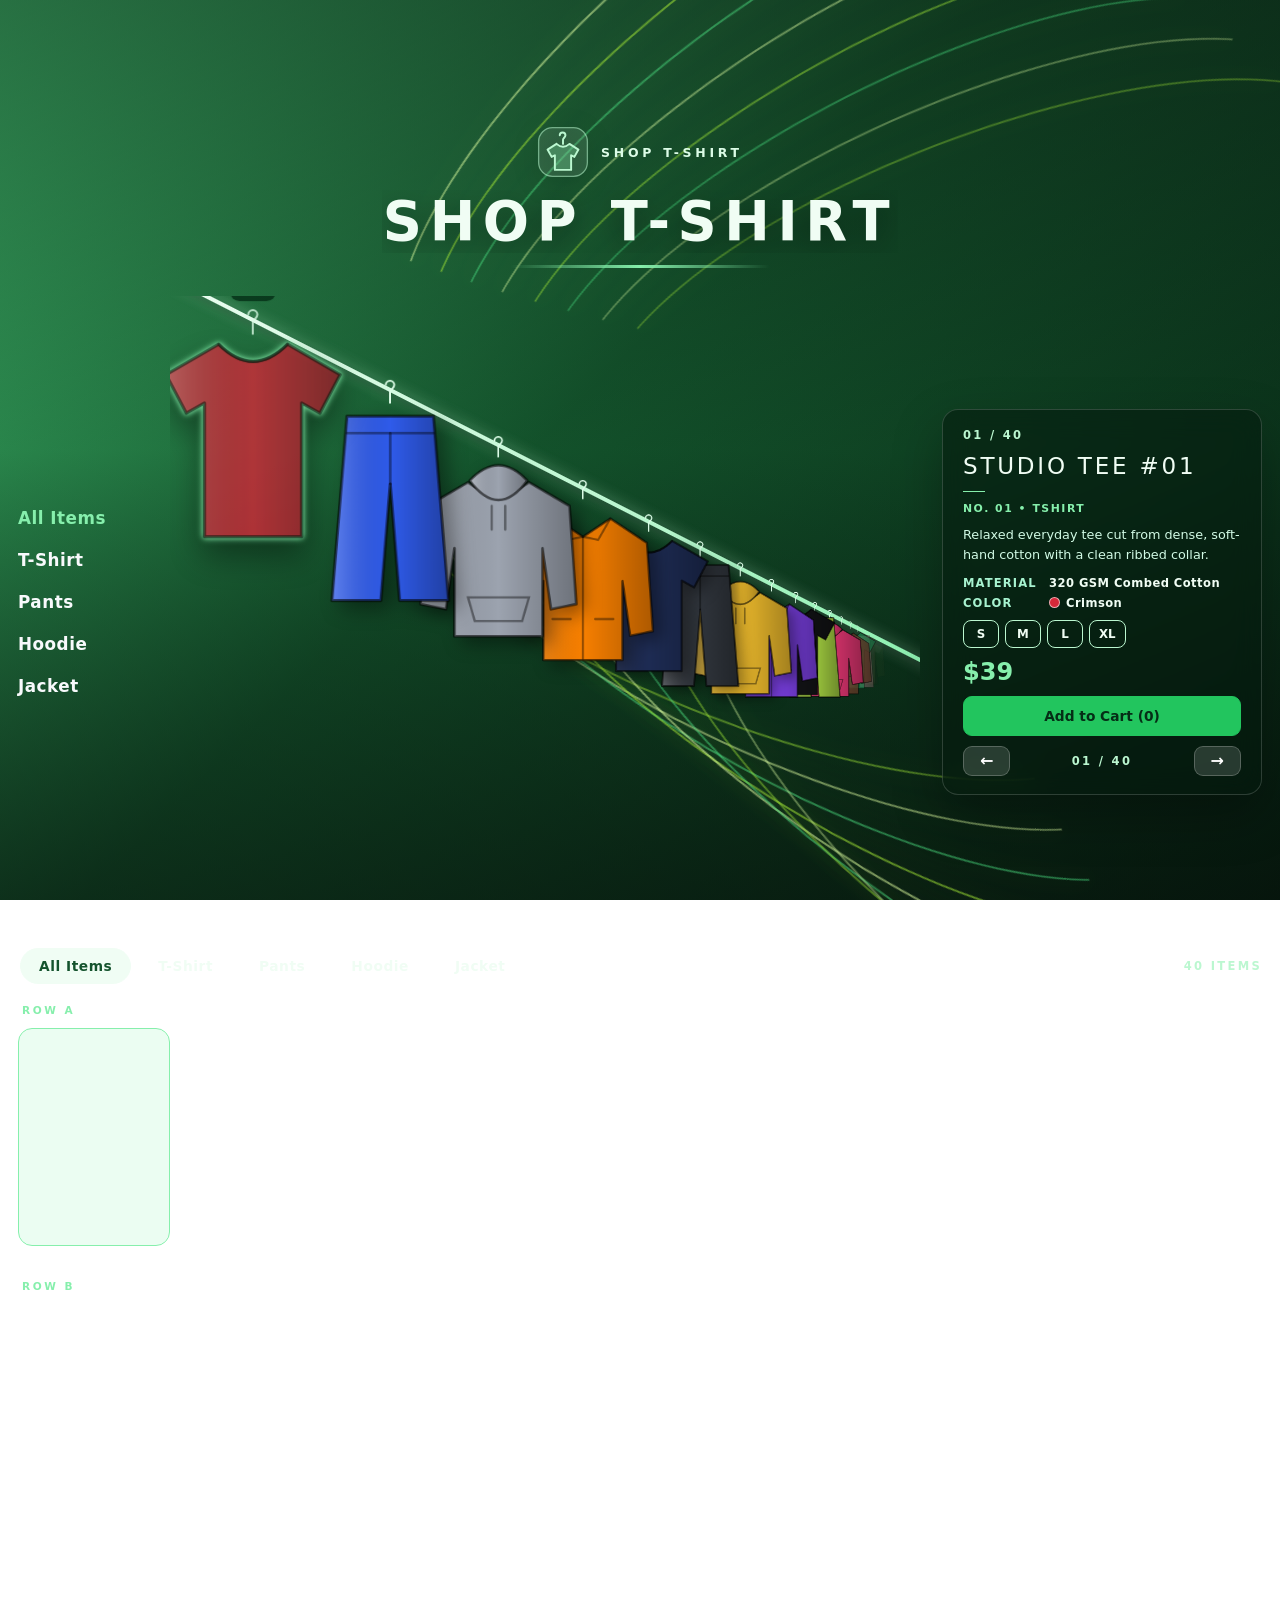
==== commit 8fcc5b2f: "Update index.html" ====
--- a/templates/ecommerce/Shop T-Shirt/index.html
+++ b/templates/ecommerce/Shop T-Shirt/index.html
@@ -28,7 +28,7 @@
         button { font: inherit; color: inherit; }
         :focus-visible { outline: 3px solid #bbf7d0; outline-offset: 3px; }
 
-        /* ---------- Background wires (unchanged) ---------- */
+        /* ---------- Background wires ---------- */
         .site-wires-bg { position: fixed; inset: 0; pointer-events: none; z-index: 0; overflow: hidden; }
         .wire-wave {
             position: absolute; width: 820px; height: 280px; border-radius: 50%;
@@ -60,7 +60,6 @@
             display: flex; flex-direction: column; align-items: center; gap: 18px;
         }
 
-        /* TOP SPACE: intentionally empty area above the brand block (room for title animation) */
         .top-space { width: 100%; height: clamp(56px, 12vh, 130px); flex: none; }
 
         .brand { display: flex; flex-direction: column; align-items: center; gap: 12px; padding-bottom: 10px; max-width: 100%; }
@@ -85,7 +84,7 @@
             background: linear-gradient(90deg, transparent, #86efac, transparent); transform-origin: center;
         }
 
-        /* Main hero grid (no monitor, open page) */
+        /* Main hero grid */
         .hero-grid {
             --info-w: 320px;
             width: 100%; display: grid; gap: 22px; align-items: center;
@@ -149,7 +148,7 @@
             filter: drop-shadow(0 0 3px #bbf7d0) drop-shadow(0 0 14px rgba(134, 239, 172, 0.7)) drop-shadow(0 30px 28px rgba(0, 0, 0, 0.6));
         }
 
-        /* Info card (right side) */
+        /* Info card */
         .info-card {
             grid-area: info; width: 100%; padding: 18px 20px;
             background: rgba(4, 24, 13, 0.55); border: 1px solid rgba(255, 255, 255, 0.16);
@@ -187,7 +186,7 @@
         body.edit-mode .edit-only { display: flex; }
         .edit-only .screen-btn { flex: 1; font-size: 0.7rem; }
 
-        /* ---------- Catalog: category bar + 2 horizontal shelves ---------- */
+        /* ---------- Catalog ---------- */
         .catalog { width: 100%; margin-top: 18px; display: flex; flex-direction: column; gap: 14px; }
         .cat-head { display: flex; align-items: center; justify-content: space-between; gap: 12px; flex-wrap: wrap; }
         .cat-bar { display: flex; gap: 8px; overflow-x: auto; padding: 4px 2px; scrollbar-width: none; }
@@ -253,7 +252,7 @@
     </style>
 </head>
 
-<body data-template="shop-tshirt" data-template-version="1.1.0">
+<body data-template="shop-tshirt" data-template-version="1.2.0" data-manifest="assets/images/image-manifest.json">
 
     <div class="site-wires-bg" aria-hidden="true">
         <span class="wire-wave w-1"></span><span class="wire-wave w-2"></span><span class="wire-wave w-3"></span><span class="wire-wave w-4"></span>
@@ -263,7 +262,6 @@
     </div>
 
     <main class="site-stage">
-        <!-- TOP SPACE: reserved empty area for title animation work -->
         <div class="top-space" aria-hidden="true"></div>
 
         <header class="brand">
@@ -288,7 +286,7 @@
                 <button type="button" class="side-cat-btn" data-cat="jacket">Jacket</button>
             </aside>
 
-            <!-- 27deg display rail, open on the page -->
+            <!-- 27deg display rail -->
             <div class="rack-stage" id="rackTrack" role="listbox" aria-label="Hanging rack, use arrow keys">
                 <div class="rack-plane" id="rackPlane">
                     <div class="angled-rack-rail" id="rackRail" aria-hidden="true"></div>
@@ -321,7 +319,7 @@
             </aside>
         </section>
 
-        <!-- Catalog: category bar + two horizontal shelves -->
+        <!-- Catalog -->
         <section class="catalog" id="catalog" aria-label="Catalog">
             <div class="cat-head">
                 <nav class="cat-bar" id="catBar" aria-label="Category navigation">
@@ -362,7 +360,7 @@
             const COS = Math.cos(RAIL_ANGLE * Math.PI / 180);
             const SIN = Math.sin(RAIL_ANGLE * Math.PI / 180);
             const RM = window.matchMedia('(prefers-reduced-motion: reduce)').matches;
-            const PROTECTED = ['id', 'index', 'indexLabel'];
+            const PROTECTED = ['id', 'index', 'indexLabel', 'manifestKey'];
 
             const $ = s => document.querySelector(s);
             const pad2 = n => String(n).padStart(2, '0');
@@ -370,7 +368,7 @@
             const clamp = (v, a, b) => Math.max(a, Math.min(b, v));
             const smooth = () => (RM ? 'auto' : 'smooth');
 
-            /* ---------- Garment silhouettes (SVG sprite) ---------- */
+            /* ---------- Garment silhouettes (SVG fallback sprite) ---------- */
             const SHAPES = {
                 tshirt: { d: ['M33 8 7 23l10 19 9-5v66h48V37l9 5 10-19L67 8Q50 25 33 8Z'], x: ['M33 8Q50 25 67 8'] },
                 hoodie: { d: ['M32 16 8 30 4 88l15 3 5-36v52h52V55l5 36 15-3-4-58L68 16Q50 30 32 16Z', 'M33 15Q50-3 67 15Q50 38 33 15Z'], x: ['M32 84h36l-4 14H36Z', 'M46 30v14M54 30v14'] },
@@ -395,7 +393,7 @@
                         </linearGradient></defs>${sym}</svg>`);
             })();
 
-            /* ---------- Data ---------- */
+            /* ---------- Data (linked to manifestKey: image-1 .. image-40) ---------- */
             const items = Array.from({ length: MAX_ITEMS }, (_, i) => {
                 const index = i + 1;
                 const indexLabel = pad2(index);
@@ -407,6 +405,7 @@
                 const col = COLORS[(i * 7) % COLORS.length];
                 return {
                     id: `item-${indexLabel}`,
+                    manifestKey: `image-${index}`, // يطابق image-1, image-2... في image-manifest.json
                     index, indexLabel, category,
                     name: `${titlePrefix} #${indexLabel}`,
                     price: 39 + (i % 8) * 4,
@@ -419,6 +418,47 @@
                     image: ''
                 };
             });
+
+            /* ---------- Manifest Loader (assets/images/image-manifest.json) ---------- */
+            function resolveManifestImageUrl(manifestUrl, relPath) {
+                if (!relPath) return '';
+                const clean = String(relPath).trim();
+                // إذا كان الرابط كاملاً (http / https / data / /) نتركه كما هو
+                if (/^(https?:|data:|blob:|\/)/i.test(clean)) return clean;
+                // ندمج مسار مجلد المانيفست (مثلاً assets/images/) مع مسار الصورة (products/xxx.jpg)
+                const baseDir = manifestUrl.replace(/[^/]+$/, '');
+                return baseDir + clean;
+            }
+
+            async function loadImageManifest(customUrl) {
+                const manifestUrl = customUrl
+                    || document.body.getAttribute('data-manifest')
+                    || 'assets/images/image-manifest.json';
+                try {
+                    const res = await fetch(manifestUrl, { cache: 'no-cache' });
+                    if (!res.ok) return false;
+                    const data = await res.json();
+                    const productsMap = (data && data.products) || {};
+                    let updated = 0;
+
+                    items.forEach(item => {
+                        // يبحث بـ "image-1" أو "item-01" أو "1" لمرونة كاملة
+                        const raw = productsMap[item.manifestKey]
+                            || productsMap[item.id]
+                            || productsMap[String(item.index)];
+                        if (raw) {
+                            item.image = resolveManifestImageUrl(manifestUrl, raw);
+                            updated++;
+                        }
+                    });
+
+                    if (updated > 0) renderRack();
+                    return true;
+                } catch (err) {
+                    console.warn('Image manifest not loaded (using SVG fallback):', err);
+                    return false;
+                }
+            }
 
             /* ---------- State ---------- */
             let activeCat = 'all';
@@ -462,11 +502,11 @@
                 draw();
             }
 
-            /* Overlapping stack along the 27deg rail + pulled-out piece */
+            /* Overlapping stack along the 27deg rail */
             function draw() {
                 const { A, sx, sy } = G;
                 const q = 0.78, inv = 1 / (1 - q);
-                const px = sx * COS + sy * SIN;   // screen offset -> rail-plane coordinates
+                const px = sx * COS + sy * SIN;
                 const py = -sx * SIN + sy * COS;
                 let pm = 0, pi = -1;
                 for (let i = 0; i < els.length; i++) {
@@ -503,7 +543,7 @@
                 if (list[act] && list[act].id !== selectedId) renderDetails(list[act]);
             }
 
-            /* ---------- Motion engine (rail position + pull progress) ---------- */
+            /* ---------- Motion engine ---------- */
             function tick(t) {
                 const dt = Math.min(0.05, (t - lastT) / 1000 || 0.016);
                 lastT = t;
@@ -549,7 +589,6 @@
                 select((currentIndex() + delta + list.length) % list.length);
             }
 
-            /* Pull a piece out of the stack / put it back on the rail */
             function setPull(id, on) {
                 els.forEach(el => { el._t = (on && el.dataset.id === id) ? 1 : 0; });
                 pulledId = on ? id : null;
@@ -563,11 +602,11 @@
             }
             function garmentHTML(it, cls) {
                 const img = it.image && String(it.image).trim();
-                if (img) return `<img class="${cls}" src="${esc(img)}" alt="${esc(it.name)}" draggable="false" data-fb="${esc(it.id)}">`;
+                if (img) return `<img class="${cls}" src="${esc(img)}" alt="${esc(it.name)}" draggable="false" data-fb="${esc(it.id)}" data-product-image="${esc(it.manifestKey)}">`;
                 return svgGarment(it, cls);
             }
 
-            /* If an image URL fails, fall back to the drawn garment */
+            /* Fallback to SVG if manifest image fails to load */
             document.addEventListener('error', e => {
                 const t = e.target;
                 if (t && t.tagName === 'IMG' && t.dataset && t.dataset.fb) {
@@ -577,7 +616,7 @@
             }, true);
 
             function cardHTML(it, i) {
-                return `<button type="button" class="rack-hanger-card" role="option" data-id="${esc(it.id)}" data-i="${i}" tabindex="-1"
+                return `<button type="button" class="rack-hanger-card" role="option" data-id="${esc(it.id)}" data-manifest-key="${esc(it.manifestKey)}" data-i="${i}" tabindex="-1"
                             aria-label="${esc(it.name)}, ${esc(it.color)}, ${esc(it.currency)}${esc(it.price)}">
                         <span class="rk-tag">#${esc(it.indexLabel)}</span>
                         <svg class="rk-hook" viewBox="0 0 24 30" aria-hidden="true">
@@ -588,7 +627,7 @@
             }
 
             function miniHTML(it) {
-                return `<article class="mini" role="listitem" tabindex="0" data-id="${esc(it.id)}" aria-label="${esc(it.name)}">
+                return `<article class="mini" role="listitem" tabindex="0" data-id="${esc(it.id)}" data-manifest-key="${esc(it.manifestKey)}" aria-label="${esc(it.name)}">
                         <span class="mini-idx">#${esc(it.indexLabel)}</span>
                         <div class="mini-img">${garmentHTML(it, 'gm')}</div>
                         <span class="mini-name">${esc(it.name)}</span>
@@ -651,7 +690,6 @@
                 });
             }
 
-            /* flourishDelay: undefined = no intro motion; number = ms before the stack slides into place */
             function renderRack(flourishDelay) {
                 list = getFilteredItems();
                 if (!list.some(x => x.id === selectedId) && list.length) selectedId = list[0].id;
@@ -682,7 +720,7 @@
                 if (!item) return;
                 cartCount += 1;
                 $('#cartQty').textContent = String(cartCount);
-                releasePull(); // piece glides back to its place on the 27deg rail
+                releasePull();
                 const btn = $('#addTeeBtn');
                 if (!RM && btn.animate) btn.animate([{ transform: 'scale(1)' }, { transform: 'scale(1.06)' }, { transform: 'scale(1)' }], { duration: 320, easing: 'ease-out' });
                 try {
@@ -737,7 +775,7 @@
                 const dlt = Math.abs(e.deltaY) >= Math.abs(e.deltaX) ? e.deltaY : e.deltaX;
                 if (Math.abs(dlt) < 4) return;
                 const next = currentIndex() + (dlt > 0 ? 1 : -1);
-                if (next < 0 || next >= list.length) return; // let the page scroll at the ends
+                if (next < 0 || next >= list.length) return;
                 e.preventDefault();
                 const now = performance.now();
                 if (now - wheelT < 130) return;
@@ -786,9 +824,9 @@
                     const id = card.dataset.id;
                     const i = list.findIndex(x => x.id === id);
                     if (i < 0) return;
-                    if (pulledId === id) { releasePull(); return; }   // click again = put back
+                    if (pulledId === id) { releasePull(); return; }
                     select(i);
-                    setPull(id, true);                                // pull out of the stack
+                    setPull(id, true);
                     return;
                 }
 
@@ -806,7 +844,7 @@
                 if (e.target.closest('#imgClearBtn')) { applyChanges(items.find(x => x.id === selectedId), { image: '' }); }
             });
 
-            /* ---------- Editing: image upload + generic updates ---------- */
+            /* ---------- Editing ---------- */
             function applyChanges(item, changes) {
                 if (!item || !changes || typeof changes !== 'object') return null;
                 Object.keys(changes).forEach(k => {
@@ -831,7 +869,7 @@
                     applyChanges(item, { image: String(fr.result) });
                     try {
                         window.parent && window.parent !== window && window.parent.postMessage(
-                            { source: 'ShopTshirtApp', type: 'PRODUCT_IMAGE_CHANGED', id: item.id, image: item.image }, '*');
+                            { source: 'ShopTshirtApp', type: 'PRODUCT_IMAGE_CHANGED', id: item.id, manifestKey: item.manifestKey, image: item.image }, '*');
                     } catch (_) { /* ignore */ }
                 };
                 fr.readAsDataURL(file);
@@ -846,7 +884,8 @@
                 if (!msg || typeof msg !== 'object') return;
                 try {
                     if (msg.type === 'SET_EDIT_MODE') { document.body.classList.toggle('edit-mode', !!msg.value); return; }
-                    const t = items.find(x => x.id === msg.productId || x.id === msg.id || x.index === Number(msg.index));
+                    if (msg.type === 'RELOAD_MANIFEST') { loadImageManifest(msg.url); return; }
+                    const t = items.find(x => x.id === msg.productId || x.id === msg.id || x.manifestKey === msg.manifestKey || x.index === Number(msg.index));
                     if (!t) return;
                     if (msg.type === 'SET_PRODUCT_FIELD' && msg.field) applyChanges(t, { [msg.field]: msg.value });
                     else if (msg.type === 'SET_PRODUCT' && msg.changes) applyChanges(t, msg.changes);
@@ -858,12 +897,13 @@
             /* ---------- Public API ---------- */
             window.ShopTshirtApp = {
                 items,
+                reloadManifest: loadImageManifest,
                 updateItem(id, changes) {
-                    const found = items.find(x => x.id === id);
+                    const found = items.find(x => x.id === id || x.manifestKey === id);
                     return found ? applyChanges(found, changes) : null;
                 },
                 select(id) {
-                    const i = list.findIndex(x => x.id === id);
+                    const i = list.findIndex(x => x.id === id || x.manifestKey === id);
                     if (i > -1) select(i);
                 },
                 getCartCount() { return cartCount; },
@@ -875,7 +915,7 @@
             if ('ResizeObserver' in window) new ResizeObserver(layout).observe(stage);
             else window.addEventListener('resize', layout);
 
-            /* ---------- Entrance choreography (WAAPI, transform/opacity first) ---------- */
+            /* ---------- Entrance choreography ---------- */
             function intro() {
                 const ease = 'cubic-bezier(.2,.8,.2,1)';
                 const anim = (el, kf, o) => el && el.animate && el.animate(kf, Object.assign({ duration: 800, easing: ease, fill: 'both' }, o));
@@ -917,6 +957,8 @@
 
             renderRack(RM ? undefined : 950);
             if (!RM) intro();
+            // استدعاء الصور أوتوماتيكياً من image-manifest.json بمجرد فتح الصفحة
+            loadImageManifest();
         })();
     </script>
 </body>
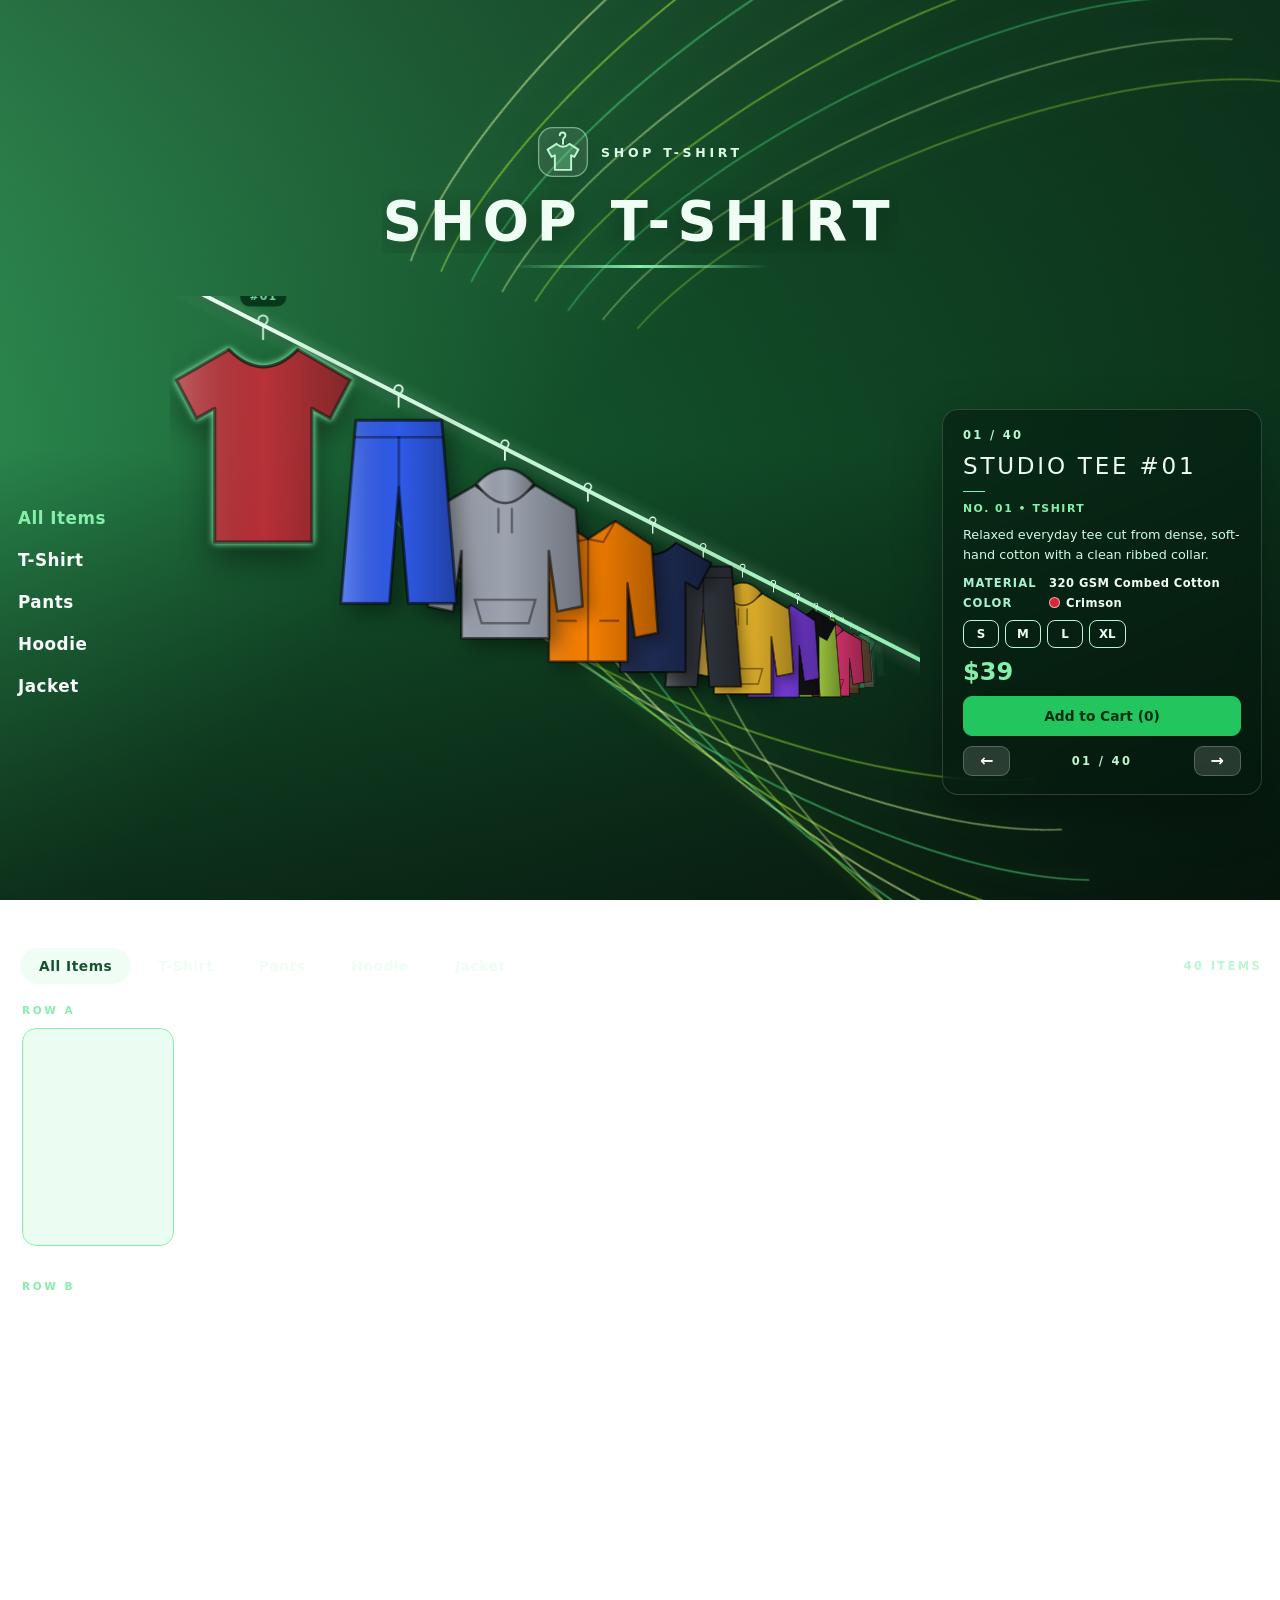
==== commit 68543c5f: "Update index.html" ====
--- a/templates/ecommerce/Shop T-Shirt/index.html
+++ b/templates/ecommerce/Shop T-Shirt/index.html
@@ -252,7 +252,7 @@
     </style>
 </head>
 
-<body data-template="shop-tshirt" data-template-version="1.2.0" data-manifest="assets/images/image-manifest.json">
+<body data-template="shop-tshirt" data-template-version="1.3.0" data-manifest="assets/images/image-manifest.json">
 
     <div class="site-wires-bg" aria-hidden="true">
         <span class="wire-wave w-1"></span><span class="wire-wave w-2"></span><span class="wire-wave w-3"></span><span class="wire-wave w-4"></span>
@@ -356,17 +356,28 @@
                 ['Snow', '#f5f3ee'], ['Sand', '#d8c3a5'], ['Stone', '#9ca3af'], ['Charcoal', '#2f343b'],
                 ['Black', '#111214'], ['Chocolate', '#6b3f2a'], ['Olive', '#707a2f'], ['Burgundy', '#7a1f35']
             ];
+
+            /* الصور الافتراضية لصنف Jacket (مفتاح المانيفست -> المسار).
+               أضف هنا أي صور أخرى بنفس الطريقة؛ أي منتج غير موجود هنا يعرض رسم SVG. */
+            const DEFAULT_IMAGES = {
+                'image-4':  'assets/images/Jacket/jackt1.webp',
+                'image-8':  'assets/images/Jacket/jackt2.png',
+                'image-12': 'assets/images/Jacket/jackt3.jpeg',
+                'image-16': 'assets/images/Jacket/jackt4.png'
+            };
+
             const RAIL_ANGLE = 27;
             const COS = Math.cos(RAIL_ANGLE * Math.PI / 180);
             const SIN = Math.sin(RAIL_ANGLE * Math.PI / 180);
             const RM = window.matchMedia('(prefers-reduced-motion: reduce)').matches;
-            const PROTECTED = ['id', 'index', 'indexLabel', 'manifestKey'];
+            const PROTECTED = ['id', 'index', 'indexLabel', 'manifestKey', '_badImage'];
 
             const $ = s => document.querySelector(s);
             const pad2 = n => String(n).padStart(2, '0');
             const esc = s => String(s == null ? '' : s).replace(/[&<>"]/g, c => ({ '&': '&amp;', '<': '&lt;', '>': '&gt;', '"': '&quot;' }[c]));
             const clamp = (v, a, b) => Math.max(a, Math.min(b, v));
             const smooth = () => (RM ? 'auto' : 'smooth');
+            const hasOwn = (o, k) => Object.prototype.hasOwnProperty.call(o, k);
 
             /* ---------- Garment silhouettes (SVG fallback sprite) ---------- */
             const SHAPES = {
@@ -403,9 +414,10 @@
                     : category === 'hoodie' ? 'Heavy Hoodie'
                     : 'Shell Jacket';
                 const col = COLORS[(i * 7) % COLORS.length];
+                const manifestKey = `image-${index}`;
                 return {
                     id: `item-${indexLabel}`,
-                    manifestKey: `image-${index}`, // يطابق image-1, image-2... في image-manifest.json
+                    manifestKey,
                     index, indexLabel, category,
                     name: `${titlePrefix} #${indexLabel}`,
                     price: 39 + (i % 8) * 4,
@@ -415,7 +427,9 @@
                     color: col[0],
                     colorHex: col[1],
                     description: DESCRIPTIONS[category],
-                    image: ''
+                    image: DEFAULT_IMAGES[manifestKey] || '',  // الجاكيتات الأربع مربوطة افتراضياً
+                    _manualOverride: false,                    // true = تعديل يدوي لا يمسحه المانيفست
+                    _badImage: ''                              // آخر رابط صورة فشل تحميله (يُعرض SVG بدلاً منه)
                 };
             });
 
@@ -423,9 +437,7 @@
             function resolveManifestImageUrl(manifestUrl, relPath) {
                 if (!relPath) return '';
                 const clean = String(relPath).trim();
-                // إذا كان الرابط كاملاً (http / https / data / /) نتركه كما هو
                 if (/^(https?:|data:|blob:|\/)/i.test(clean)) return clean;
-                // ندمج مسار مجلد المانيفست (مثلاً assets/images/) مع مسار الصورة (products/xxx.jpg)
                 const baseDir = manifestUrl.replace(/[^/]+$/, '');
                 return baseDir + clean;
             }
@@ -438,24 +450,29 @@
                     const res = await fetch(manifestUrl, { cache: 'no-cache' });
                     if (!res.ok) return false;
                     const data = await res.json();
-                    const productsMap = (data && data.products) || {};
+                    const productsMap = (data && typeof data.products === 'object' && data.products) || {};
                     let updated = 0;
 
                     items.forEach(item => {
-                        // يبحث بـ "image-1" أو "item-01" أو "1" لمرونة كاملة
-                        const raw = productsMap[item.manifestKey]
-                            || productsMap[item.id]
-                            || productsMap[String(item.index)];
-                        if (raw) {
-                            item.image = resolveManifestImageUrl(manifestUrl, raw);
-                            updated++;
+                        // نقرأ فقط المفاتيح الموجودة فعلاً في data.products
+                        const raw = [item.manifestKey, item.id, String(item.index)]
+                            .map(k => (hasOwn(productsMap, k) ? productsMap[k] : null))
+                            .find(v => typeof v === 'string' && v.trim());
+                        // لا نمسح أي صورة عُدّلت يدوياً / عبر updateItem / postMessage
+                        if (raw && !item._manualOverride) {
+                            const url = resolveManifestImageUrl(manifestUrl, raw);
+                            if (url !== item.image) {
+                                item.image = url;
+                                item._badImage = '';
+                                updated++;
+                            }
                         }
                     });
 
                     if (updated > 0) renderRack();
                     return true;
                 } catch (err) {
-                    console.warn('Image manifest not loaded (using SVG fallback):', err);
+                    console.warn('Image manifest not loaded (using current images / SVG fallback):', err);
                     return false;
                 }
             }
@@ -600,20 +617,38 @@
             function svgGarment(it, cls) {
                 return `<svg class="${cls}" viewBox="0 0 100 110" style="color:${esc(it.colorHex)}" aria-hidden="true"><use href="#g-${shapeOf(it)}"/></svg>`;
             }
+
+            /* صورة صالحة => <img> ، غير ذلك (فارغة / فشلت سابقاً) => رسم SVG الملوّن */
             function garmentHTML(it, cls) {
                 const img = it.image && String(it.image).trim();
-                if (img) return `<img class="${cls}" src="${esc(img)}" alt="${esc(it.name)}" draggable="false" data-fb="${esc(it.id)}" data-product-image="${esc(it.manifestKey)}">`;
+                if (img && img !== it._badImage) {
+                    return `<img class="${cls}" src="${esc(img)}" alt="${esc(it.name)}" draggable="false" decoding="async" data-fb="${esc(it.id)}" data-product-image="${esc(it.manifestKey)}">`;
+                }
                 return svgGarment(it, cls);
             }
 
-            /* Fallback to SVG if manifest image fails to load */
+            /* استبدال صورة مكسورة برسم SVG وتذكّر الرابط الفاشل حتى لا يُعاد تحميله */
+            function fallbackImg(img) {
+                if (!img || !img.isConnected || !img.dataset) return;
+                const it = items.find(x => x.id === img.dataset.fb);
+                if (!it) return;
+                it._badImage = img.getAttribute('src') || '';
+                const holder = document.createElement('div');
+                holder.innerHTML = svgGarment(it, img.className);
+                img.replaceWith(holder.firstElementChild);
+            }
+
             document.addEventListener('error', e => {
                 const t = e.target;
-                if (t && t.tagName === 'IMG' && t.dataset && t.dataset.fb) {
-                    const it = items.find(x => x.id === t.dataset.fb);
-                    if (it) t.outerHTML = svgGarment(it, t.className);
-                }
+                if (t && t.tagName === 'IMG' && t.dataset && t.dataset.fb) fallbackImg(t);
             }, true);
+
+            /* حالة صور فشلت قبل ربط الحدث (مثلاً من الكاش) */
+            function checkBrokenImages() {
+                document.querySelectorAll('img[data-fb]').forEach(img => {
+                    if (img.complete && img.naturalWidth === 0) fallbackImg(img);
+                });
+            }
 
             function cardHTML(it, i) {
                 return `<button type="button" class="rack-hanger-card" role="option" data-id="${esc(it.id)}" data-manifest-key="${esc(it.manifestKey)}" data-i="${i}" tabindex="-1"
@@ -707,6 +742,7 @@
                 layout();
                 renderDetails(list[idx]);
                 renderShelves(flourishDelay !== undefined);
+                checkBrokenImages();
 
                 if (flourishDelay !== undefined && !RM && list.length > 1) {
                     pos = Math.min(list.length - 1, idx + 4);
@@ -808,6 +844,13 @@
                 $('#hero').scrollIntoView({ behavior: smooth(), block: 'start' });
             }
 
+            function notifyImageChanged(item) {
+                try {
+                    window.parent && window.parent !== window && window.parent.postMessage(
+                        { source: 'ShopTshirtApp', type: 'PRODUCT_IMAGE_CHANGED', id: item.id, manifestKey: item.manifestKey, image: item.image }, '*');
+                } catch (_) { /* ignore */ }
+            }
+
             document.addEventListener('click', e => {
                 const catBtn = e.target.closest('.side-cat-btn, .cat-tab');
                 if (catBtn) { setCategory(catBtn.dataset.cat); return; }
@@ -841,21 +884,28 @@
                 if (e.target.closest('#nextTeeBtn')) { stepBy(1); return; }
                 if (e.target.closest('#addTeeBtn')) { addToCart(items.find(x => x.id === selectedId)); return; }
                 if (e.target.closest('#imgReplaceBtn')) { $('#imgInput').click(); return; }
-                if (e.target.closest('#imgClearBtn')) { applyChanges(items.find(x => x.id === selectedId), { image: '' }); }
+                if (e.target.closest('#imgClearBtn')) {
+                    // Remove image: تفريغ الصورة + _manualOverride=true (يتم داخل applyChanges) + العودة فوراً لرسم SVG
+                    const it = items.find(x => x.id === selectedId);
+                    if (it) { applyChanges(it, { image: '' }); notifyImageChanged(it); }
+                }
             });
 
-            /* ---------- Editing ---------- */
+            /* ---------- Editing (كل تعديل لحقل image => _manualOverride = true) ---------- */
             function applyChanges(item, changes) {
                 if (!item || !changes || typeof changes !== 'object') return null;
                 Object.keys(changes).forEach(k => {
                     if (PROTECTED.indexOf(k) > -1) return;
                     let v = changes[k];
+                    if (k === '_manualOverride') { item._manualOverride = !!v; return; }
                     if (k === 'price') { const n = Number(v); if (!isFinite(n)) return; v = n; }
-                    else if (k === 'image') v = v == null ? '' : String(v).trim();
+                    else if (k === 'image') { v = v == null ? '' : String(v).trim(); item._badImage = ''; }
                     else if (k === 'category') v = String(v || '').toLowerCase();
                     else if (k === 'sizes' && Array.isArray(v)) v = v.map(String).join(', ');
                     item[k] = v;
                 });
+                // أي تعديل على image (يدوي / postMessage / updateItem) يحميه من المانيفست
+                if (hasOwn(changes, 'image') && !hasOwn(changes, '_manualOverride')) item._manualOverride = true;
                 renderRack();
                 return item;
             }
@@ -866,11 +916,8 @@
                 if (!file || !item) return;
                 const fr = new FileReader();
                 fr.onload = () => {
-                    applyChanges(item, { image: String(fr.result) });
-                    try {
-                        window.parent && window.parent !== window && window.parent.postMessage(
-                            { source: 'ShopTshirtApp', type: 'PRODUCT_IMAGE_CHANGED', id: item.id, manifestKey: item.manifestKey, image: item.image }, '*');
-                    } catch (_) { /* ignore */ }
+                    applyChanges(item, { image: String(fr.result) }); // يضبط _manualOverride = true
+                    notifyImageChanged(item);
                 };
                 fr.readAsDataURL(file);
                 e.target.value = '';
@@ -957,7 +1004,7 @@
 
             renderRack(RM ? undefined : 950);
             if (!RM) intro();
-            // استدعاء الصور أوتوماتيكياً من image-manifest.json بمجرد فتح الصفحة
+            // تحميل المانيفست تلقائياً بعد فتح الصفحة (لا يمسح أي تعديل يدوي)
             loadImageManifest();
         })();
     </script>
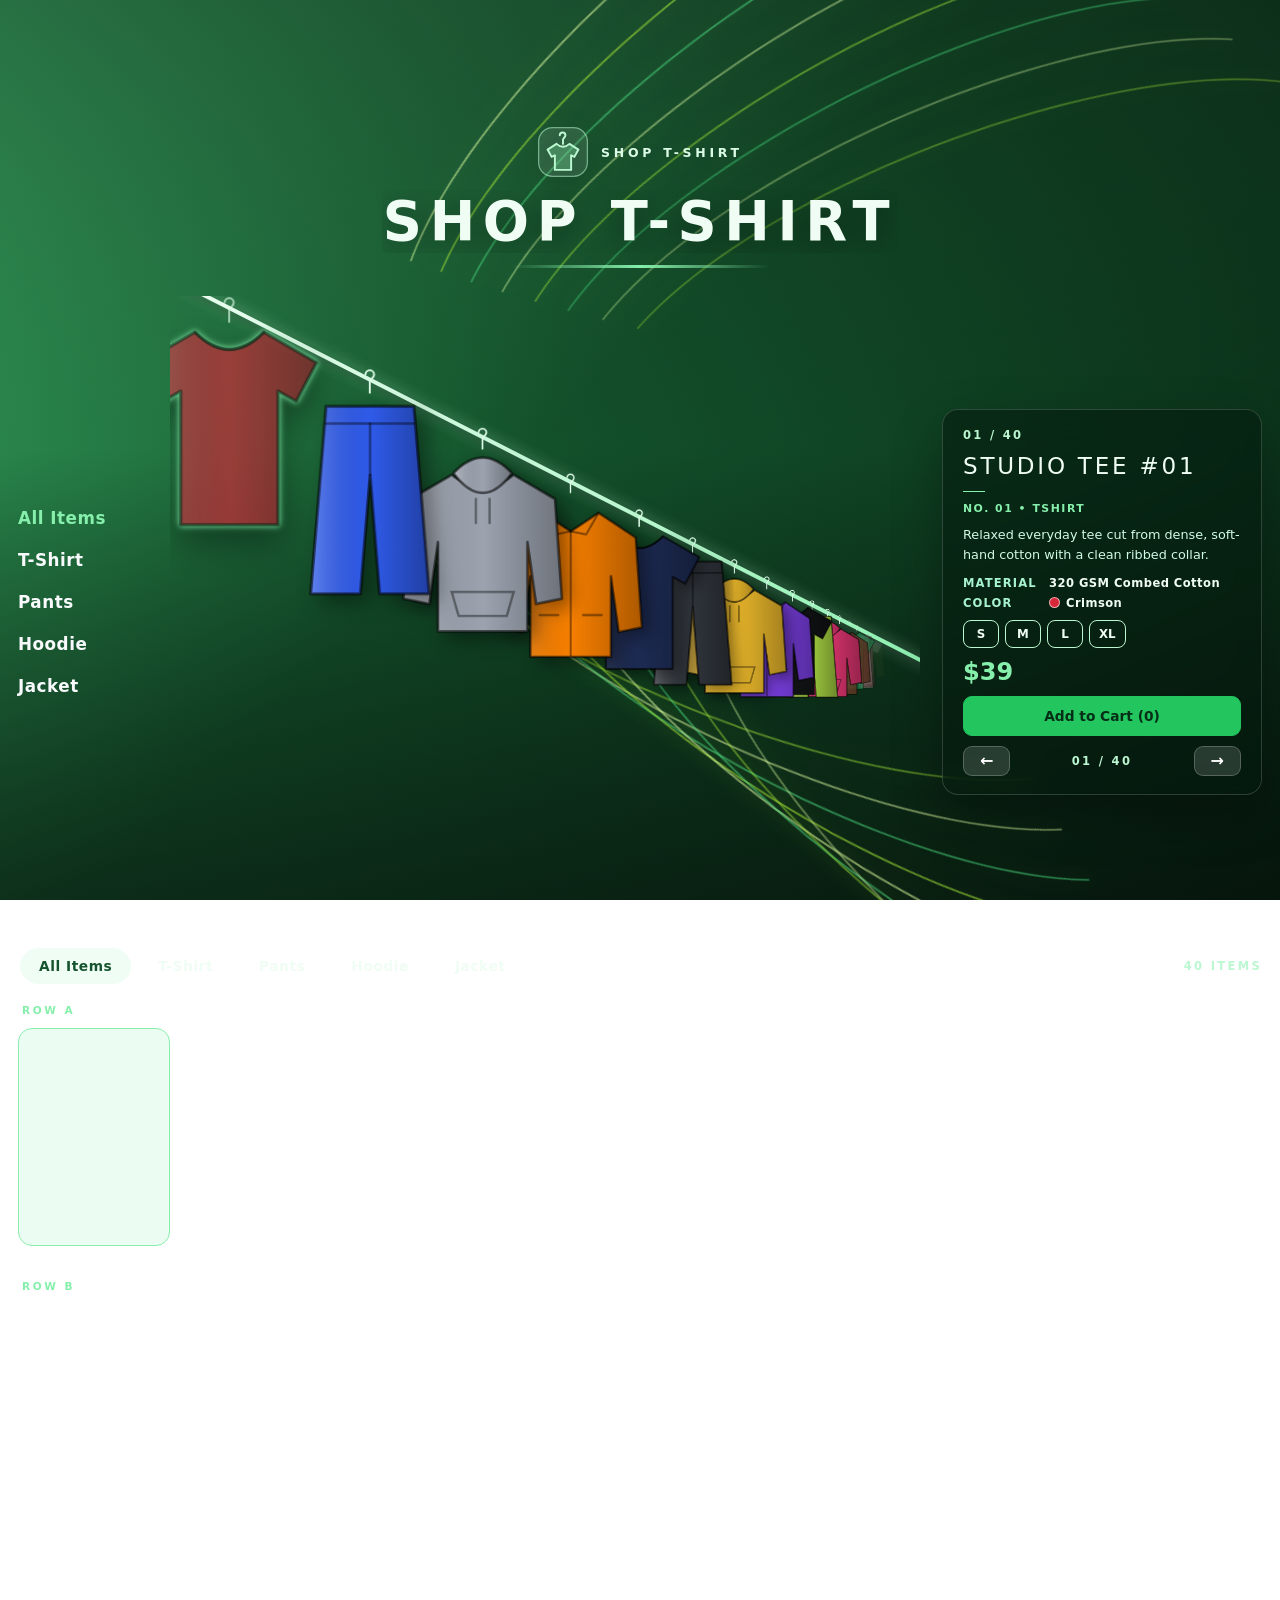
==== commit 1913fcd6: "Update index.html" ====
--- a/templates/ecommerce/Shop T-Shirt/index.html
+++ b/templates/ecommerce/Shop T-Shirt/index.html
@@ -136,7 +136,7 @@
 
         .rack-hanger-card .gm {
             display: block; width: 100%; height: calc(var(--tw, 200px) * 1.1); margin-top: 12px;
-            object-fit: contain; transition: transform .22s ease, filter .25s ease; pointer-events: none;
+            object-fit: contain; border-radius: 12px; transition: transform .22s ease, filter .25s ease; pointer-events: none;
         }
         .rack-hanger-card.near .gm { filter: drop-shadow(10px 8px 11px rgba(0, 0, 0, 0.4)); }
         .rack-hanger-card:hover .gm { transform: translateY(-6px); }
@@ -214,7 +214,7 @@
         .mini:hover { transform: translateY(-3px); background: rgba(255, 255, 255, 0.14); }
         .mini.active { border-color: #86efac; background: rgba(134, 239, 172, 0.16); transform: translateY(-4px); }
         .mini-img { aspect-ratio: 1; display: grid; place-items: center; }
-        .mini .gm { width: 82%; height: 100%; object-fit: contain; filter: drop-shadow(0 8px 8px rgba(0, 0, 0, 0.35)); pointer-events: none; }
+        .mini .gm { width: 82%; height: 100%; object-fit: contain; border-radius: 8px; filter: drop-shadow(0 8px 8px rgba(0, 0, 0, 0.35)); pointer-events: none; }
         .mini-idx { font-size: 0.64rem; font-weight: 900; color: #86efac; letter-spacing: 0.1em; }
         .mini-name { font-size: 0.74rem; font-weight: 800; white-space: nowrap; overflow: hidden; text-overflow: ellipsis; }
         .mini-row { display: flex; align-items: center; justify-content: space-between; gap: 6px; }
@@ -252,7 +252,7 @@
     </style>
 </head>
 
-<body data-template="shop-tshirt" data-template-version="1.3.0" data-manifest="assets/images/image-manifest.json">
+<body data-template="shop-tshirt" data-template-version="1.4.1" data-manifest="assets/images/image-manifest.json">
 
     <div class="site-wires-bg" aria-hidden="true">
         <span class="wire-wave w-1"></span><span class="wire-wave w-2"></span><span class="wire-wave w-3"></span><span class="wire-wave w-4"></span>
@@ -357,8 +357,7 @@
                 ['Black', '#111214'], ['Chocolate', '#6b3f2a'], ['Olive', '#707a2f'], ['Burgundy', '#7a1f35']
             ];
 
-            /* الصور الافتراضية لصنف Jacket (مفتاح المانيفست -> المسار).
-               أضف هنا أي صور أخرى بنفس الطريقة؛ أي منتج غير موجود هنا يعرض رسم SVG. */
+            /* الصور الافتراضية لصنف Jacket داخل assets/images/Jacket/ */
             const DEFAULT_IMAGES = {
                 'image-4':  'assets/images/Jacket/jackt1.webp',
                 'image-8':  'assets/images/Jacket/jackt2.png',
@@ -378,6 +377,10 @@
             const clamp = (v, a, b) => Math.max(a, Math.min(b, v));
             const smooth = () => (RM ? 'auto' : 'smooth');
             const hasOwn = (o, k) => Object.prototype.hasOwnProperty.call(o, k);
+
+            function toAbsUrl(rel) {
+                try { return new URL(rel, location.href).href; } catch (_) { return rel; }
+            }
 
             /* ---------- Garment silhouettes (SVG fallback sprite) ---------- */
             const SHAPES = {
@@ -427,10 +430,15 @@
                     color: col[0],
                     colorHex: col[1],
                     description: DESCRIPTIONS[category],
-                    image: DEFAULT_IMAGES[manifestKey] || '',  // الجاكيتات الأربع مربوطة افتراضياً
-                    _manualOverride: false,                    // true = تعديل يدوي لا يمسحه المانيفست
-                    _badImage: ''                              // آخر رابط صورة فشل تحميله (يُعرض SVG بدلاً منه)
+                    image: DEFAULT_IMAGES[manifestKey] || '',
+                    _manualOverride: false,
+                    _badImage: ''
                 };
+            });
+
+            /* طباعة روابط الجاكيتات الافتراضية في Console لتشخيص أي 404 */
+            Object.entries(DEFAULT_IMAGES).forEach(([k, rel]) => {
+                console.warn('[ShopTshirtApp] Default image:', k, '->', rel, '| resolved:', toAbsUrl(rel));
             });
 
             /* ---------- Manifest Loader (assets/images/image-manifest.json) ---------- */
@@ -454,11 +462,9 @@
                     let updated = 0;
 
                     items.forEach(item => {
-                        // نقرأ فقط المفاتيح الموجودة فعلاً في data.products
                         const raw = [item.manifestKey, item.id, String(item.index)]
                             .map(k => (hasOwn(productsMap, k) ? productsMap[k] : null))
                             .find(v => typeof v === 'string' && v.trim());
-                        // لا نمسح أي صورة عُدّلت يدوياً / عبر updateItem / postMessage
                         if (raw && !item._manualOverride) {
                             const url = resolveManifestImageUrl(manifestUrl, raw);
                             if (url !== item.image) {
@@ -471,8 +477,7 @@
 
                     if (updated > 0) renderRack();
                     return true;
-                } catch (err) {
-                    console.warn('Image manifest not loaded (using current images / SVG fallback):', err);
+                } catch (_) {
                     return false;
                 }
             }
@@ -618,7 +623,6 @@
                 return `<svg class="${cls}" viewBox="0 0 100 110" style="color:${esc(it.colorHex)}" aria-hidden="true"><use href="#g-${shapeOf(it)}"/></svg>`;
             }
 
-            /* صورة صالحة => <img> ، غير ذلك (فارغة / فشلت سابقاً) => رسم SVG الملوّن */
             function garmentHTML(it, cls) {
                 const img = it.image && String(it.image).trim();
                 if (img && img !== it._badImage) {
@@ -627,12 +631,13 @@
                 return svgGarment(it, cls);
             }
 
-            /* استبدال صورة مكسورة برسم SVG وتذكّر الرابط الفاشل حتى لا يُعاد تحميله */
             function fallbackImg(img) {
                 if (!img || !img.isConnected || !img.dataset) return;
                 const it = items.find(x => x.id === img.dataset.fb);
                 if (!it) return;
-                it._badImage = img.getAttribute('src') || '';
+                const failedSrc = img.getAttribute('src') || '';
+                console.warn('[ShopTshirtApp] Image failed -> SVG fallback:', it.id, it.manifestKey, '| failed url:', toAbsUrl(failedSrc));
+                it._badImage = failedSrc;
                 const holder = document.createElement('div');
                 holder.innerHTML = svgGarment(it, img.className);
                 img.replaceWith(holder.firstElementChild);
@@ -643,7 +648,6 @@
                 if (t && t.tagName === 'IMG' && t.dataset && t.dataset.fb) fallbackImg(t);
             }, true);
 
-            /* حالة صور فشلت قبل ربط الحدث (مثلاً من الكاش) */
             function checkBrokenImages() {
                 document.querySelectorAll('img[data-fb]').forEach(img => {
                     if (img.complete && img.naturalWidth === 0) fallbackImg(img);
@@ -885,13 +889,12 @@
                 if (e.target.closest('#addTeeBtn')) { addToCart(items.find(x => x.id === selectedId)); return; }
                 if (e.target.closest('#imgReplaceBtn')) { $('#imgInput').click(); return; }
                 if (e.target.closest('#imgClearBtn')) {
-                    // Remove image: تفريغ الصورة + _manualOverride=true (يتم داخل applyChanges) + العودة فوراً لرسم SVG
                     const it = items.find(x => x.id === selectedId);
                     if (it) { applyChanges(it, { image: '' }); notifyImageChanged(it); }
                 }
             });
 
-            /* ---------- Editing (كل تعديل لحقل image => _manualOverride = true) ---------- */
+            /* ---------- Editing ---------- */
             function applyChanges(item, changes) {
                 if (!item || !changes || typeof changes !== 'object') return null;
                 Object.keys(changes).forEach(k => {
@@ -904,7 +907,6 @@
                     else if (k === 'sizes' && Array.isArray(v)) v = v.map(String).join(', ');
                     item[k] = v;
                 });
-                // أي تعديل على image (يدوي / postMessage / updateItem) يحميه من المانيفست
                 if (hasOwn(changes, 'image') && !hasOwn(changes, '_manualOverride')) item._manualOverride = true;
                 renderRack();
                 return item;
@@ -916,7 +918,7 @@
                 if (!file || !item) return;
                 const fr = new FileReader();
                 fr.onload = () => {
-                    applyChanges(item, { image: String(fr.result) }); // يضبط _manualOverride = true
+                    applyChanges(item, { image: String(fr.result) });
                     notifyImageChanged(item);
                 };
                 fr.readAsDataURL(file);
@@ -938,7 +940,7 @@
                     else if (msg.type === 'SET_PRODUCT' && msg.changes) applyChanges(t, msg.changes);
                     else if (msg.type === 'SET_PRODUCT_IMAGE') applyChanges(t, { image: msg.value || msg.image || '' });
                     else if (msg.type === 'SELECT_PRODUCT') window.ShopTshirtApp.select(t.id);
-                } catch (err) { console.warn('ShopTshirtApp message error', err); }
+                } catch (_) { /* ignore */ }
             });
 
             /* ---------- Public API ---------- */
@@ -1004,7 +1006,6 @@
 
             renderRack(RM ? undefined : 950);
             if (!RM) intro();
-            // تحميل المانيفست تلقائياً بعد فتح الصفحة (لا يمسح أي تعديل يدوي)
             loadImageManifest();
         })();
     </script>
